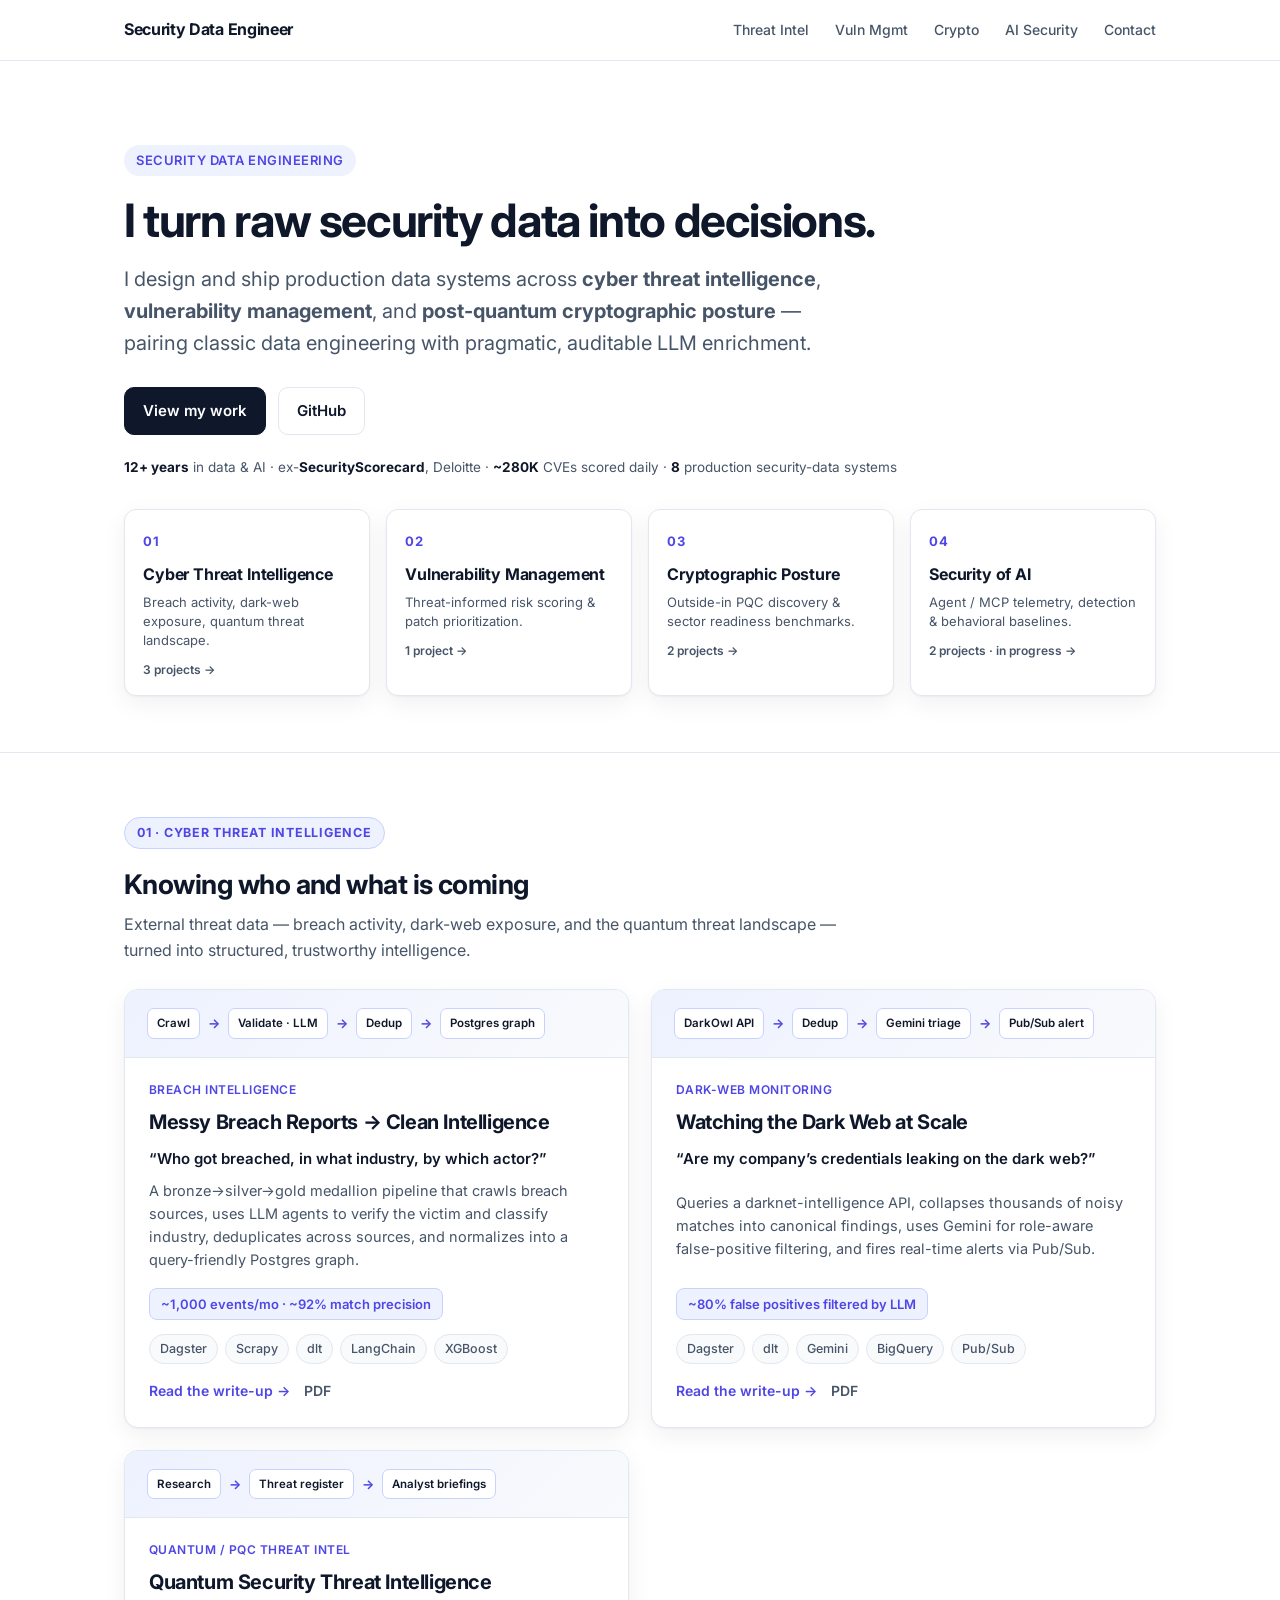
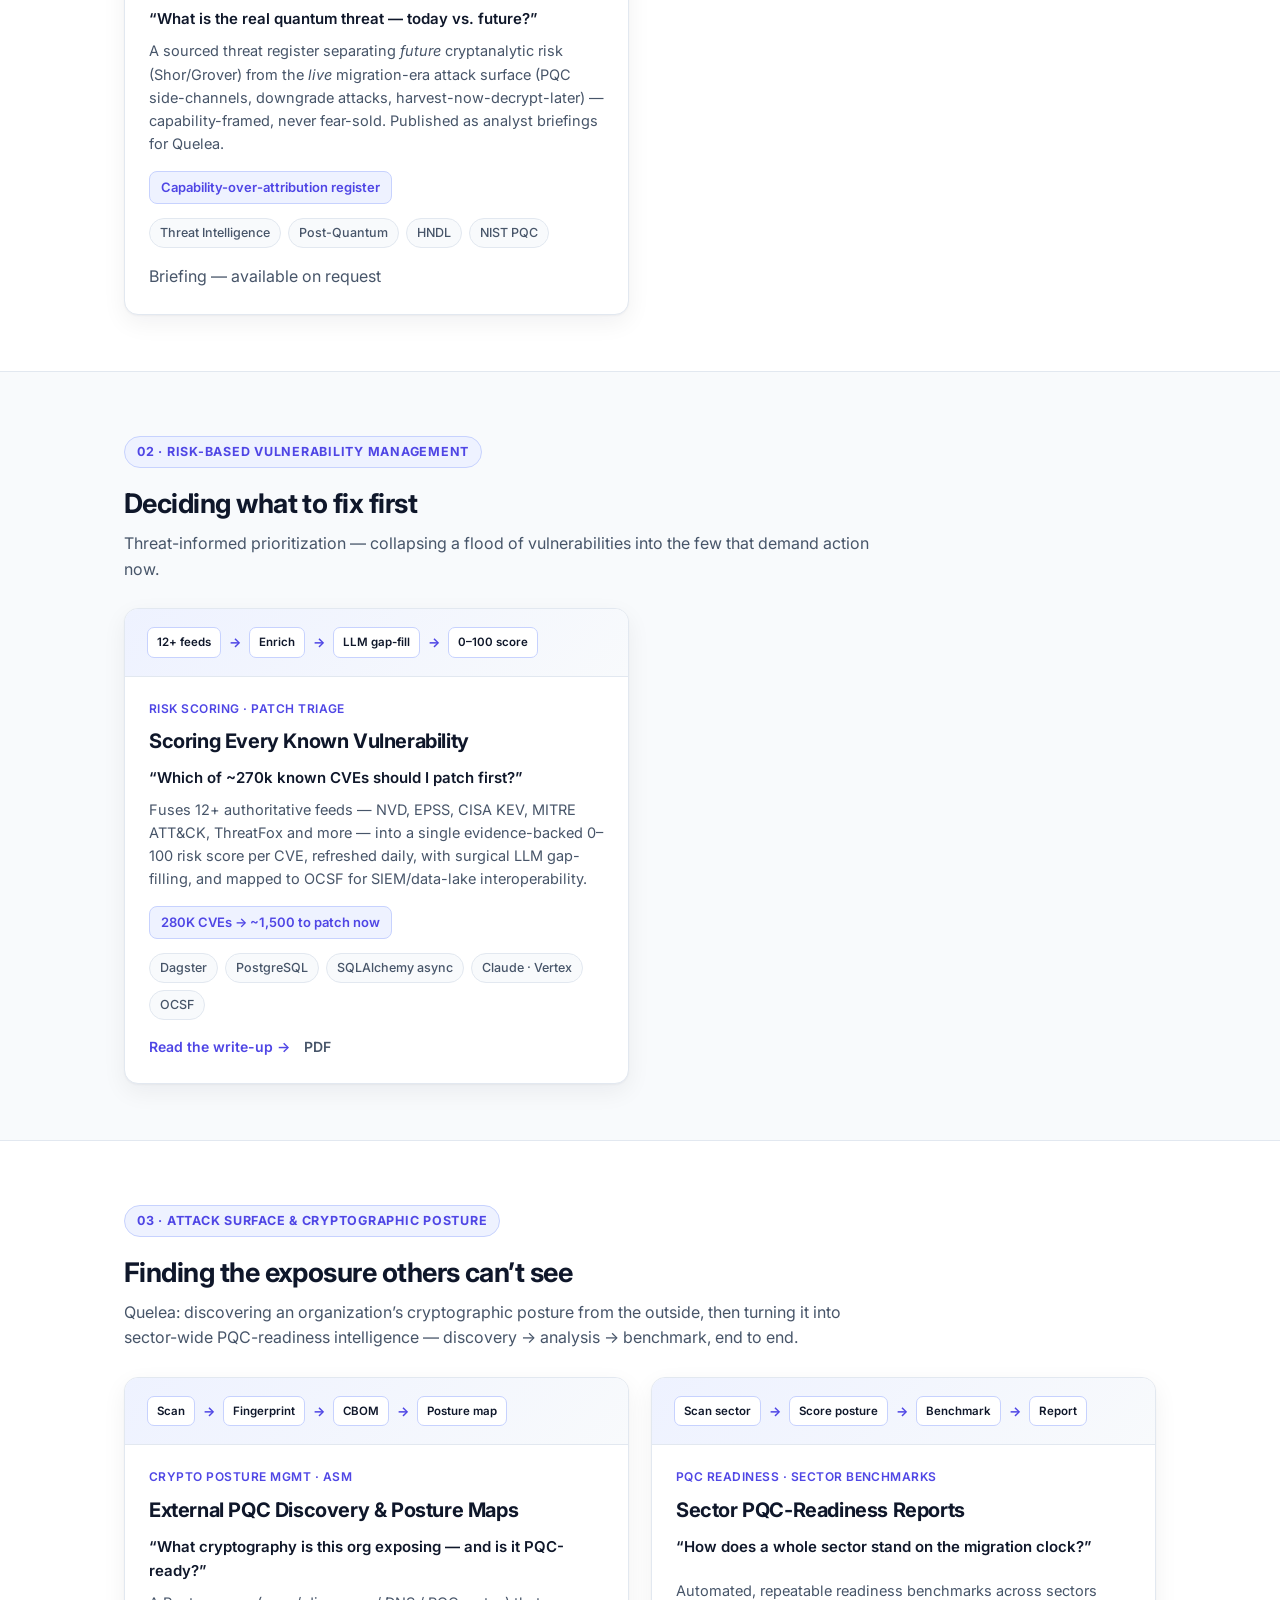
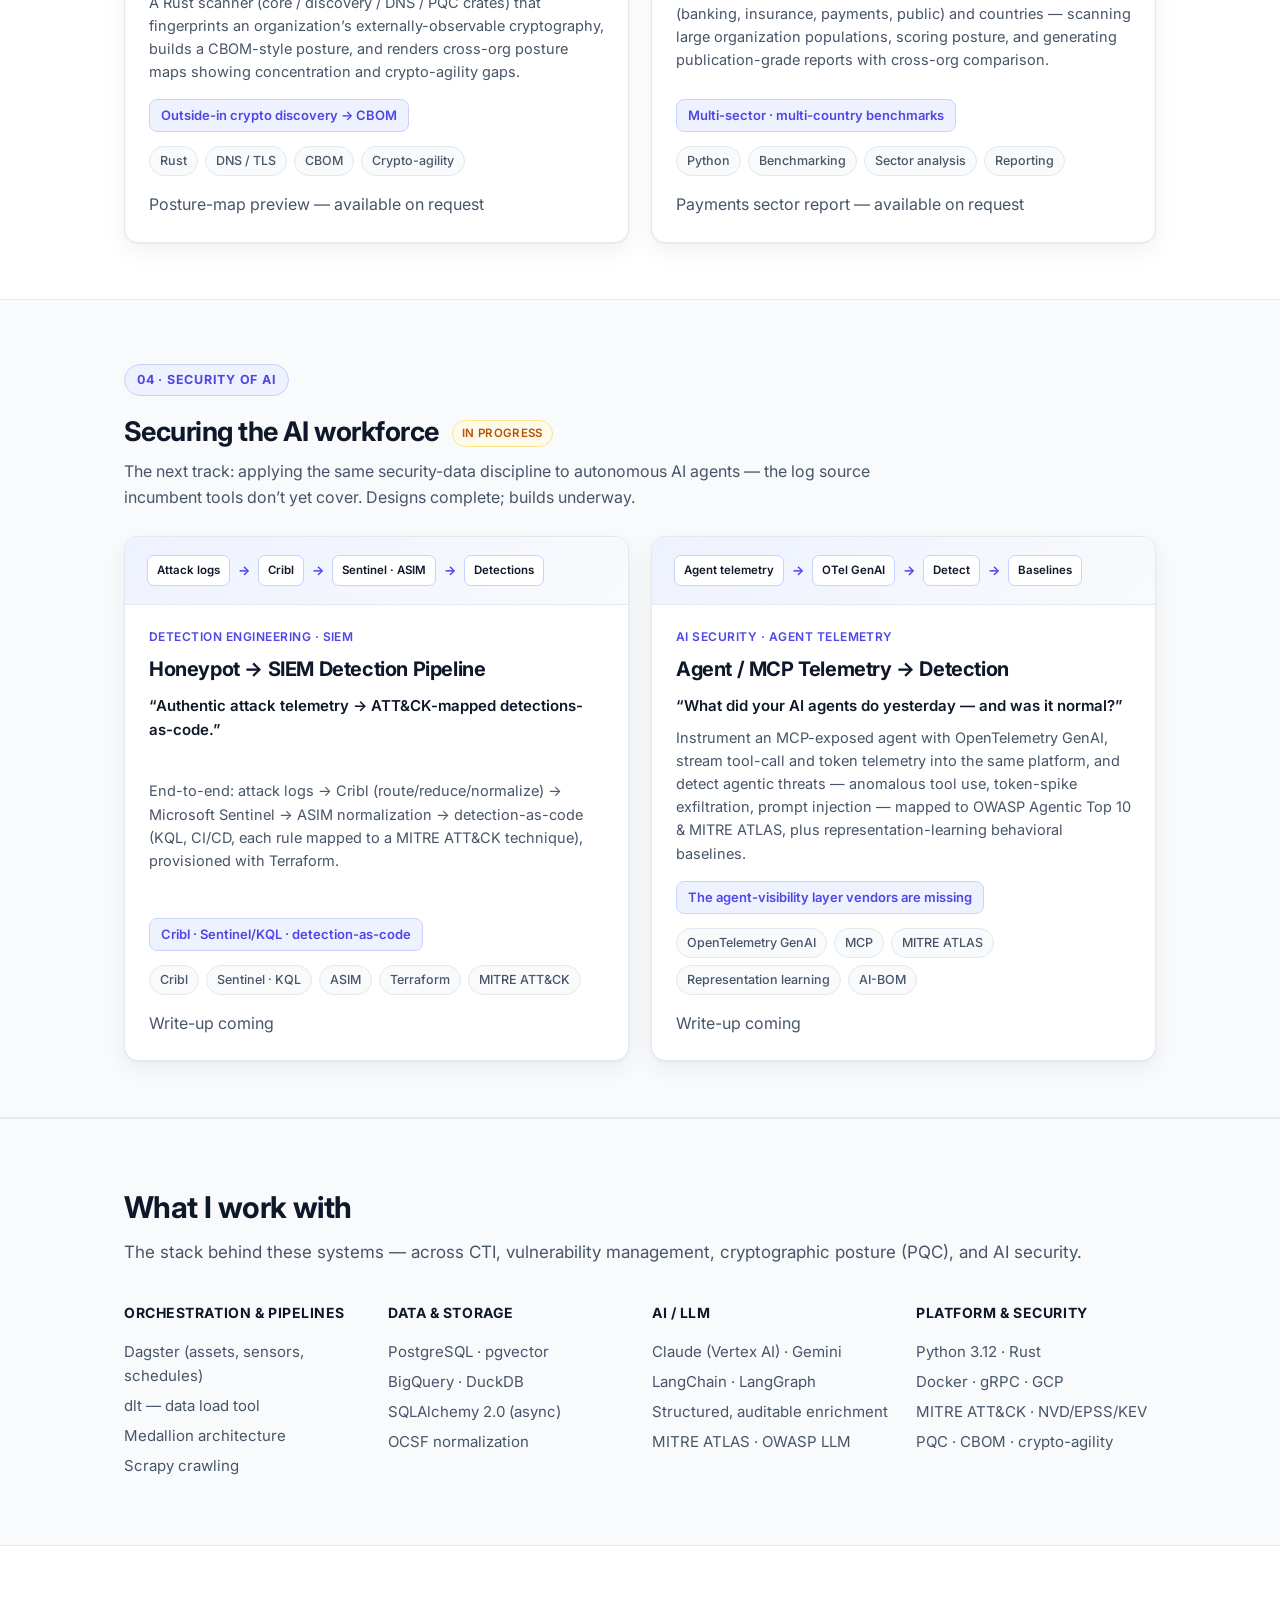
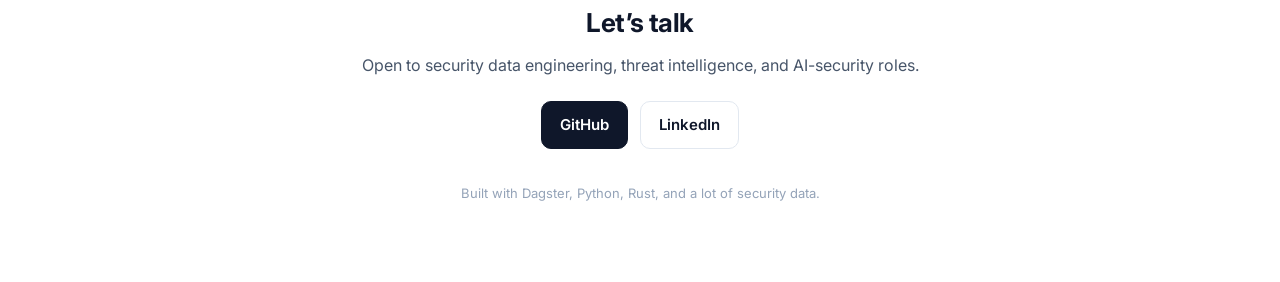
==== index.html @ 12ab4ff9 "Security data engineering portfolio Co-Authored-By: Claude Opus 4.8 (1M context) <noreply@anthropic." ====
<!DOCTYPE html>
<html lang="en">
<head>
<meta charset="utf-8" />
<meta name="viewport" content="width=device-width, initial-scale=1" />
<title>Security Data Engineer — Portfolio</title>
<meta name="description" content="Security data engineer building production pipelines across threat intelligence, vulnerability management, post-quantum cryptographic posture, and the security of AI systems — with pragmatic, auditable LLM enrichment." />
<link rel="preconnect" href="https://fonts.googleapis.com" />
<link rel="preconnect" href="https://fonts.gstatic.com" crossorigin />
<link href="https://fonts.googleapis.com/css2?family=Inter:wght@400;500;600;700&display=swap" rel="stylesheet" />
<link rel="stylesheet" href="style.css" />
</head>
<body>

<nav class="nav">
  <div class="wrap">
    <span class="brand">Security Data Engineer</span>
    <span class="links">
      <a href="#cti">Threat Intel</a>
      <a href="#vm">Vuln Mgmt</a>
      <a href="#cpm">Crypto</a>
      <a href="#aisec">AI Security</a>
      <a class="contact" href="#contact">Contact</a>
    </span>
  </div>
</nav>

<header class="hero">
  <div class="wrap">
    <span class="eyebrow">Security Data Engineering</span>
    <h1>I turn raw security data into decisions.</h1>
    <p class="lead">
      I design and ship production data systems across <strong>cyber threat intelligence</strong>,
      <strong>vulnerability management</strong>, and <strong>post-quantum cryptographic posture</strong> —
      pairing classic data engineering with pragmatic, auditable LLM enrichment.
    </p>
    <div class="cta">
      <a class="btn primary" href="#cti">View my work</a>
      <a class="btn" href="https://github.com/kavi0207" target="_blank" rel="noopener">GitHub</a>
    </div>
    <p class="trust">
      <strong>12+ years</strong> in data &amp; AI · ex-<strong>SecurityScorecard</strong>, Deloitte ·
      <strong>~280K</strong> CVEs scored daily · <strong>8</strong> production security-data systems
    </p>

    <!-- domain overview: the four buckets, up front -->
    <div class="domains">
      <a class="domain" href="#cti">
        <span class="n">01</span>
        <h4>Cyber Threat Intelligence</h4>
        <p>Breach activity, dark-web exposure, quantum threat landscape.</p>
        <span class="count">3 projects →</span>
      </a>
      <a class="domain" href="#vm">
        <span class="n">02</span>
        <h4>Vulnerability Management</h4>
        <p>Threat-informed risk scoring &amp; patch prioritization.</p>
        <span class="count">1 project →</span>
      </a>
      <a class="domain" href="#cpm">
        <span class="n">03</span>
        <h4>Cryptographic Posture</h4>
        <p>Outside-in PQC discovery &amp; sector readiness benchmarks.</p>
        <span class="count">2 projects →</span>
      </a>
      <a class="domain" href="#aisec">
        <span class="n">04</span>
        <h4>Security of AI</h4>
        <p>Agent / MCP telemetry, detection &amp; behavioral baselines.</p>
        <span class="count">2 projects · in progress →</span>
      </a>
    </div>
  </div>
</header>

<!-- ============ BUCKET 1 — CTI ============ -->
<section id="cti" class="domain-section">
  <div class="wrap">
    <div class="cat">
      <span class="cat-label">01 · Cyber Threat Intelligence</span>
      <h2 class="cat-title">Knowing who and what is coming</h2>
      <p class="cat-desc">External threat data — breach activity, dark-web exposure, and the quantum threat landscape — turned into structured, trustworthy intelligence.</p>
    </div>
    <div class="grid">

      <article class="tile">
        <div class="pipe">
          <span class="stage">Crawl</span><span class="arrow">→</span>
          <span class="stage">Validate · LLM</span><span class="arrow">→</span>
          <span class="stage">Dedup</span><span class="arrow">→</span>
          <span class="stage">Postgres graph</span>
        </div>
        <div class="tile-body">
          <span class="kicker">Breach Intelligence</span>
          <h3>Messy Breach Reports → Clean Intelligence</h3>
          <p class="usecase">“Who got breached, in what industry, by which actor?”</p>
          <p>A bronze→silver→gold medallion pipeline that crawls breach sources, uses LLM agents to verify the victim and classify industry, deduplicates across sources, and normalizes into a query-friendly Postgres graph.</p>
          <span class="card-stat">~1,000 events/mo · ~92% match precision</span>
          <div class="chips">
            <span class="chip">Dagster</span><span class="chip">Scrapy</span><span class="chip">dlt</span>
            <span class="chip">LangChain</span><span class="chip">XGBoost</span>
          </div>
          <div class="card-links">
            <a href="threat-event.html">Read the write-up →</a>
            <a class="pdf" href="pdf/threat-event.pdf" target="_blank" rel="noopener">PDF</a>
          </div>
        </div>
      </article>

      <article class="tile">
        <div class="pipe">
          <span class="stage">DarkOwl API</span><span class="arrow">→</span>
          <span class="stage">Dedup</span><span class="arrow">→</span>
          <span class="stage">Gemini triage</span><span class="arrow">→</span>
          <span class="stage">Pub/Sub alert</span>
        </div>
        <div class="tile-body">
          <span class="kicker">Dark-Web Monitoring</span>
          <h3>Watching the Dark Web at Scale</h3>
          <p class="usecase">“Are my company’s credentials leaking on the dark web?”</p>
          <p>Queries a darknet-intelligence API, collapses thousands of noisy matches into canonical findings, uses Gemini for role-aware false-positive filtering, and fires real-time alerts via Pub/Sub.</p>
          <span class="card-stat">~80% false positives filtered by LLM</span>
          <div class="chips">
            <span class="chip">Dagster</span><span class="chip">dlt</span><span class="chip">Gemini</span>
            <span class="chip">BigQuery</span><span class="chip">Pub/Sub</span>
          </div>
          <div class="card-links">
            <a href="dark-owl.html">Read the write-up →</a>
            <a class="pdf" href="pdf/dark-owl.pdf" target="_blank" rel="noopener">PDF</a>
          </div>
        </div>
      </article>

      <article class="tile">
        <div class="pipe">
          <span class="stage">Research</span><span class="arrow">→</span>
          <span class="stage">Threat register</span><span class="arrow">→</span>
          <span class="stage">Analyst briefings</span>
        </div>
        <div class="tile-body">
          <span class="kicker">Quantum / PQC Threat Intel</span>
          <h3>Quantum Security Threat Intelligence</h3>
          <p class="usecase">“What is the real quantum threat — today vs. future?”</p>
          <p>A sourced threat register separating <em>future</em> cryptanalytic risk (Shor/Grover) from the <em>live</em> migration-era attack surface (PQC side-channels, downgrade attacks, harvest-now-decrypt-later) — capability-framed, never fear-sold. Published as analyst briefings for Quelea.</p>
          <span class="card-stat">Capability-over-attribution register</span>
          <div class="chips">
            <span class="chip">Threat Intelligence</span><span class="chip">Post-Quantum</span>
            <span class="chip">HNDL</span><span class="chip">NIST PQC</span>
          </div>
          <div class="card-links">
            <span class="pdf">Briefing — available on request</span>
          </div>
        </div>
      </article>

    </div>
  </div>
</section>

<!-- ============ BUCKET 2 — VULN MGMT ============ -->
<section id="vm" class="domain-section alt">
  <div class="wrap">
    <div class="cat">
      <span class="cat-label">02 · Risk-Based Vulnerability Management</span>
      <h2 class="cat-title">Deciding what to fix first</h2>
      <p class="cat-desc">Threat-informed prioritization — collapsing a flood of vulnerabilities into the few that demand action now.</p>
    </div>
    <div class="grid">

      <article class="tile">
        <div class="pipe">
          <span class="stage">12+ feeds</span><span class="arrow">→</span>
          <span class="stage">Enrich</span><span class="arrow">→</span>
          <span class="stage">LLM gap-fill</span><span class="arrow">→</span>
          <span class="stage">0–100 score</span>
        </div>
        <div class="tile-body">
          <span class="kicker">Risk Scoring · Patch Triage</span>
          <h3>Scoring Every Known Vulnerability</h3>
          <p class="usecase">“Which of ~270k known CVEs should I patch first?”</p>
          <p>Fuses 12+ authoritative feeds — NVD, EPSS, CISA KEV, MITRE ATT&amp;CK, ThreatFox and more — into a single evidence-backed 0–100 risk score per CVE, refreshed daily, with surgical LLM gap-filling, and mapped to OCSF for SIEM/data-lake interoperability.</p>
          <span class="card-stat">280K CVEs → ~1,500 to patch now</span>
          <div class="chips">
            <span class="chip">Dagster</span><span class="chip">PostgreSQL</span><span class="chip">SQLAlchemy async</span>
            <span class="chip">Claude · Vertex</span><span class="chip">OCSF</span>
          </div>
          <div class="card-links">
            <a href="threat-intel.html">Read the write-up →</a>
            <a class="pdf" href="pdf/threat-intel.pdf" target="_blank" rel="noopener">PDF</a>
          </div>
        </div>
      </article>

    </div>
  </div>
</section>

<!-- ============ BUCKET 3 — CPM / PQC ============ -->
<section id="cpm" class="domain-section">
  <div class="wrap">
    <div class="cat">
      <span class="cat-label">03 · Attack Surface &amp; Cryptographic Posture</span>
      <h2 class="cat-title">Finding the exposure others can’t see</h2>
      <p class="cat-desc">Quelea: discovering an organization’s cryptographic posture from the outside, then turning it into sector-wide PQC-readiness intelligence — discovery → analysis → benchmark, end to end.</p>
    </div>
    <div class="grid">

      <article class="tile">
        <div class="pipe">
          <span class="stage">Scan</span><span class="arrow">→</span>
          <span class="stage">Fingerprint</span><span class="arrow">→</span>
          <span class="stage">CBOM</span><span class="arrow">→</span>
          <span class="stage">Posture map</span>
        </div>
        <div class="tile-body">
          <span class="kicker">Crypto Posture Mgmt · ASM</span>
          <h3>External PQC Discovery &amp; Posture Maps</h3>
          <p class="usecase">“What cryptography is this org exposing — and is it PQC-ready?”</p>
          <p>A Rust scanner (core / discovery / DNS / PQC crates) that fingerprints an organization’s externally-observable cryptography, builds a CBOM-style posture, and renders cross-org posture maps showing concentration and crypto-agility gaps.</p>
          <span class="card-stat">Outside-in crypto discovery → CBOM</span>
          <div class="chips">
            <span class="chip">Rust</span><span class="chip">DNS / TLS</span><span class="chip">CBOM</span>
            <span class="chip">Crypto-agility</span>
          </div>
          <div class="card-links">
            <span class="pdf">Posture-map preview — available on request</span>
          </div>
        </div>
      </article>

      <article class="tile">
        <div class="pipe">
          <span class="stage">Scan sector</span><span class="arrow">→</span>
          <span class="stage">Score posture</span><span class="arrow">→</span>
          <span class="stage">Benchmark</span><span class="arrow">→</span>
          <span class="stage">Report</span>
        </div>
        <div class="tile-body">
          <span class="kicker">PQC Readiness · Sector Benchmarks</span>
          <h3>Sector PQC-Readiness Reports</h3>
          <p class="usecase">“How does a whole sector stand on the migration clock?”</p>
          <p>Automated, repeatable readiness benchmarks across sectors (banking, insurance, payments, public) and countries — scanning large organization populations, scoring posture, and generating publication-grade reports with cross-org comparison.</p>
          <span class="card-stat">Multi-sector · multi-country benchmarks</span>
          <div class="chips">
            <span class="chip">Python</span><span class="chip">Benchmarking</span>
            <span class="chip">Sector analysis</span><span class="chip">Reporting</span>
          </div>
          <div class="card-links">
            <span class="pdf">Payments sector report — available on request</span>
          </div>
        </div>
      </article>

    </div>
  </div>
</section>

<!-- ============ BUCKET 4 — SECURITY OF AI ============ -->
<section id="aisec" class="domain-section alt">
  <div class="wrap">
    <div class="cat">
      <span class="cat-label">04 · Security of AI</span>
      <h2 class="cat-title">Securing the AI workforce <span class="badge">In progress</span></h2>
      <p class="cat-desc">The next track: applying the same security-data discipline to autonomous AI agents — the log source incumbent tools don’t yet cover. Designs complete; builds underway.</p>
    </div>
    <div class="grid">

      <article class="tile">
        <div class="pipe">
          <span class="stage">Attack logs</span><span class="arrow">→</span>
          <span class="stage">Cribl</span><span class="arrow">→</span>
          <span class="stage">Sentinel · ASIM</span><span class="arrow">→</span>
          <span class="stage">Detections</span>
        </div>
        <div class="tile-body">
          <span class="kicker">Detection Engineering · SIEM</span>
          <h3>Honeypot → SIEM Detection Pipeline</h3>
          <p class="usecase">“Authentic attack telemetry → ATT&amp;CK-mapped detections-as-code.”</p>
          <p>End-to-end: attack logs → Cribl (route/reduce/normalize) → Microsoft Sentinel → ASIM normalization → detection-as-code (KQL, CI/CD, each rule mapped to a MITRE ATT&amp;CK technique), provisioned with Terraform.</p>
          <span class="card-stat">Cribl · Sentinel/KQL · detection-as-code</span>
          <div class="chips">
            <span class="chip">Cribl</span><span class="chip">Sentinel · KQL</span><span class="chip">ASIM</span>
            <span class="chip">Terraform</span><span class="chip">MITRE ATT&amp;CK</span>
          </div>
          <div class="card-links"><span class="pdf">Write-up coming</span></div>
        </div>
      </article>

      <article class="tile">
        <div class="pipe">
          <span class="stage">Agent telemetry</span><span class="arrow">→</span>
          <span class="stage">OTel GenAI</span><span class="arrow">→</span>
          <span class="stage">Detect</span><span class="arrow">→</span>
          <span class="stage">Baselines</span>
        </div>
        <div class="tile-body">
          <span class="kicker">AI Security · Agent Telemetry</span>
          <h3>Agent / MCP Telemetry → Detection</h3>
          <p class="usecase">“What did your AI agents do yesterday — and was it normal?”</p>
          <p>Instrument an MCP-exposed agent with OpenTelemetry GenAI, stream tool-call and token telemetry into the same platform, and detect agentic threats — anomalous tool use, token-spike exfiltration, prompt injection — mapped to OWASP Agentic Top 10 &amp; MITRE ATLAS, plus representation-learning behavioral baselines.</p>
          <span class="card-stat">The agent-visibility layer vendors are missing</span>
          <div class="chips">
            <span class="chip">OpenTelemetry GenAI</span><span class="chip">MCP</span><span class="chip">MITRE ATLAS</span>
            <span class="chip">Representation learning</span><span class="chip">AI-BOM</span>
          </div>
          <div class="card-links"><span class="pdf">Write-up coming</span></div>
        </div>
      </article>

    </div>
  </div>
</section>

<section id="skills" class="skills">
  <div class="wrap">
    <div class="section-head">
      <h2>What I work with</h2>
      <p>The stack behind these systems — across CTI, vulnerability management, cryptographic posture (PQC), and AI security.</p>
    </div>
    <div class="skill-grid">
      <div>
        <h4>Orchestration &amp; Pipelines</h4>
        <ul>
          <li>Dagster (assets, sensors, schedules)</li>
          <li>dlt — data load tool</li>
          <li>Medallion architecture</li>
          <li>Scrapy crawling</li>
        </ul>
      </div>
      <div>
        <h4>Data &amp; Storage</h4>
        <ul>
          <li>PostgreSQL · pgvector</li>
          <li>BigQuery · DuckDB</li>
          <li>SQLAlchemy 2.0 (async)</li>
          <li>OCSF normalization</li>
        </ul>
      </div>
      <div>
        <h4>AI / LLM</h4>
        <ul>
          <li>Claude (Vertex AI) · Gemini</li>
          <li>LangChain · LangGraph</li>
          <li>Structured, auditable enrichment</li>
          <li>MITRE ATLAS · OWASP LLM</li>
        </ul>
      </div>
      <div>
        <h4>Platform &amp; Security</h4>
        <ul>
          <li>Python 3.12 · Rust</li>
          <li>Docker · gRPC · GCP</li>
          <li>MITRE ATT&amp;CK · NVD/EPSS/KEV</li>
          <li>PQC · CBOM · crypto-agility</li>
        </ul>
      </div>
    </div>
  </div>
</section>

<footer id="contact">
  <div class="wrap">
    <h2>Let’s talk</h2>
    <p>Open to security data engineering, threat intelligence, and AI-security roles.</p>
    <div class="cta" style="justify-content:center;">
      <a class="btn primary" href="https://github.com/kavi0207" target="_blank" rel="noopener">GitHub</a>
      <a class="btn" href="https://www.linkedin.com/" target="_blank" rel="noopener">LinkedIn</a>
    </div>
    <p class="muted">Built with Dagster, Python, Rust, and a lot of security data.</p>
  </div>
</footer>

</body>
</html>
---- style.css ----
:root {
  --bg: #ffffff;
  --bg-soft: #f8fafc;
  --ink: #0f172a;
  --ink-soft: #475569;
  --line: #e2e8f0;
  --accent: #4f46e5;
  --accent-soft: #eef2ff;
  --maxw: 1080px;
  --radius: 14px;
  --shadow: 0 1px 2px rgba(15,23,42,.04), 0 8px 24px rgba(15,23,42,.06);
}

* { box-sizing: border-box; }
html { scroll-behavior: smooth; }
body {
  margin: 0;
  font-family: "Inter", -apple-system, BlinkMacSystemFont, "Segoe UI", Roboto, Helvetica, Arial, sans-serif;
  color: var(--ink);
  background: var(--bg);
  line-height: 1.6;
  -webkit-font-smoothing: antialiased;
}
a { color: var(--accent); text-decoration: none; }
a:hover { text-decoration: underline; }

.wrap { max-width: var(--maxw); margin: 0 auto; padding: 0 24px; }

/* ---- nav ---- */
.nav {
  position: sticky; top: 0; z-index: 20;
  background: rgba(255,255,255,.85);
  backdrop-filter: saturate(180%) blur(10px);
  border-bottom: 1px solid var(--line);
}
.nav .wrap { display: flex; align-items: center; justify-content: space-between; height: 60px; }
.nav .brand { font-weight: 700; letter-spacing: -.02em; color: var(--ink); }
.nav .links a { color: var(--ink-soft); margin-left: 22px; font-size: 14px; font-weight: 500; }
.nav .links a:hover { color: var(--accent); text-decoration: none; }

/* ---- hero ---- */
.hero { padding: 84px 0 56px; border-bottom: 1px solid var(--line); }
.hero .eyebrow {
  display: inline-block; font-size: 13px; font-weight: 600; letter-spacing: .04em;
  text-transform: uppercase; color: var(--accent);
  background: var(--accent-soft); padding: 5px 12px; border-radius: 999px; margin-bottom: 20px;
}
.hero h1 { font-size: 46px; line-height: 1.08; letter-spacing: -.03em; margin: 0 0 18px; }
.hero p.lead { font-size: 20px; color: var(--ink-soft); max-width: 720px; margin: 0 0 28px; }
.cta { display: flex; gap: 12px; flex-wrap: wrap; }
.btn {
  display: inline-flex; align-items: center; gap: 8px;
  padding: 11px 18px; border-radius: 10px; font-weight: 600; font-size: 15px;
  border: 1px solid var(--line); color: var(--ink); background: #fff;
}
.btn:hover { text-decoration: none; border-color: var(--accent); color: var(--accent); }
.btn.primary { background: var(--ink); color: #fff; border-color: var(--ink); }
.btn.primary:hover { background: var(--accent); border-color: var(--accent); color: #fff; }

/* ---- sections ---- */
section { padding: 64px 0; }
.section-head { margin-bottom: 36px; }
.section-head h2 { font-size: 30px; letter-spacing: -.02em; margin: 0 0 8px; }
.section-head p { color: var(--ink-soft); margin: 0; font-size: 17px; }

/* ---- category groups ---- */
.cat { margin: 44px 0 22px; }
.cat:first-of-type { margin-top: 8px; }
.cat .cat-label {
  display: inline-block; font-size: 12.5px; font-weight: 700; letter-spacing: .06em;
  text-transform: uppercase; color: var(--accent);
  background: var(--accent-soft); border: 1px solid #c7d2fe;
  padding: 5px 12px; border-radius: 999px;
}
.cat h3.cat-title { font-size: 22px; letter-spacing: -.02em; margin: 14px 0 4px; }
.cat p.cat-desc { color: var(--ink-soft); margin: 0; font-size: 15.5px; max-width: 760px; }
.badge {
  display: inline-block; font-size: 11.5px; font-weight: 600; letter-spacing: .03em;
  text-transform: uppercase; color: #b45309; background: #fffbeb; border: 1px solid #fde68a;
  padding: 3px 9px; border-radius: 999px; vertical-align: middle; margin-left: 8px;
}

/* ---- domain overview tiles ---- */
.domains { display: grid; grid-template-columns: repeat(4, 1fr); gap: 16px; margin-top: 30px; }
.domain {
  display: block; border: 1px solid var(--line); border-radius: 12px; padding: 18px 18px 16px;
  background: #fff; box-shadow: var(--shadow); color: var(--ink);
}
.domain:hover { border-color: var(--accent); text-decoration: none; transform: translateY(-2px); transition: .15s; }
.domain .n { font-size: 13px; font-weight: 700; color: var(--accent); letter-spacing: .04em; }
.domain h4 { margin: 8px 0 6px; font-size: 16px; letter-spacing: -.01em; }
.domain p { margin: 0; font-size: 13px; color: var(--ink-soft); line-height: 1.45; }
.domain .count { display: block; margin-top: 10px; font-size: 12px; font-weight: 600; color: var(--ink-soft); }

/* ---- domain sections (the buckets) ---- */
.domain-section { padding: 56px 0; border-bottom: 1px solid var(--line); }
.domain-section.alt { background: var(--bg-soft); }
.cat { margin: 0 0 26px; }
.cat .cat-label {
  display: inline-block; font-size: 12.5px; font-weight: 700; letter-spacing: .06em;
  text-transform: uppercase; color: var(--accent);
  background: var(--accent-soft); border: 1px solid #c7d2fe;
  padding: 5px 12px; border-radius: 999px;
}
.cat h2.cat-title { font-size: 27px; letter-spacing: -.02em; margin: 14px 0 6px; }
.cat p.cat-desc { color: var(--ink-soft); margin: 0; font-size: 16px; max-width: 760px; }
.badge {
  display: inline-block; font-size: 11.5px; font-weight: 600; letter-spacing: .03em;
  text-transform: uppercase; color: #b45309; background: #fffbeb; border: 1px solid #fde68a;
  padding: 3px 9px; border-radius: 999px; vertical-align: middle; margin-left: 8px;
}

/* ---- uniform project tiles (inside a bucket) ---- */
.grid { display: grid; grid-template-columns: repeat(2, 1fr); gap: 22px; }
.tile {
  display: flex; flex-direction: column; overflow: hidden;
  border: 1px solid var(--line); border-radius: var(--radius);
  background: #fff; box-shadow: var(--shadow); transition: .15s;
}
.tile:hover { transform: translateY(-3px); box-shadow: 0 2px 6px rgba(15,23,42,.06), 0 16px 40px rgba(15,23,42,.10); }

/* visual entry point: a "pipeline strip" showing the architecture at a glance */
.pipe {
  display: flex; align-items: center; gap: 8px; flex-wrap: wrap;
  padding: 18px 22px; background: linear-gradient(135deg, #eef2ff 0%, #f8fafc 100%);
  border-bottom: 1px solid var(--line);
}
.pipe .stage {
  font-size: 11.5px; font-weight: 600; color: var(--ink);
  background: #fff; border: 1px solid #c7d2fe; border-radius: 7px; padding: 5px 9px; white-space: nowrap;
}
.pipe .arrow { color: var(--accent); font-weight: 700; font-size: 13px; }

.tile-body { padding: 22px 24px 24px; display: flex; flex-direction: column; flex: 1 1 auto; }
.tile .kicker { font-size: 12px; font-weight: 600; color: var(--accent); text-transform: uppercase; letter-spacing: .04em; }
.tile h3 { font-size: 20px; letter-spacing: -.02em; margin: 7px 0 9px; }
.tile .usecase { font-weight: 600; color: var(--ink); margin: 0 0 8px; font-size: 15px; }
.tile p { color: var(--ink-soft); margin: 0 0 16px; font-size: 14.5px; flex: 1 1 auto; }
.tile .card-stat {
  display: inline-block; align-self: flex-start; font-size: 13px; font-weight: 600; color: var(--accent);
  background: var(--accent-soft); border: 1px solid #c7d2fe; padding: 5px 11px; border-radius: 8px; margin: 0 0 14px;
}
.tile .chips { display: flex; flex-wrap: wrap; gap: 7px; margin: 0 0 16px; }
.tile .card-links { display: flex; gap: 14px; flex-wrap: wrap; margin-top: auto; }
.tile .card-links a { font-size: 14px; font-weight: 600; }
.tile .card-links a.pdf, .tile .card-links .pdf { color: var(--ink-soft); }

/* hero trust line */
.trust { margin: 22px 0 0; font-size: 13.5px; color: var(--ink-soft); }
.trust strong { color: var(--ink); }

/* ---- (legacy) project cards ---- */
.cards { display: grid; gap: 28px; }
.card.no-media, .card.no-media:nth-child(even) { grid-template-columns: 1fr; }
.card {
  border: 1px solid var(--line); border-radius: var(--radius); overflow: hidden;
  background: #fff; box-shadow: var(--shadow); display: grid;
  grid-template-columns: 1.15fr 1fr; align-items: stretch;
}
.card:nth-child(even) { grid-template-columns: 1fr 1.15fr; }
.card:nth-child(even) .card-media { order: 2; border-left: 1px solid var(--line); border-right: 0; }
.card-media {
  background: var(--bg-soft); border-right: 1px solid var(--line);
  display: flex; align-items: center; justify-content: center; padding: 22px;
}
.card-media img { width: 100%; height: auto; max-height: 240px; object-fit: contain; }
.card-body { padding: 30px 32px; }
.card-body .kicker { font-size: 13px; font-weight: 600; color: var(--accent); text-transform: uppercase; letter-spacing: .04em; }
.card-body h3 { font-size: 23px; letter-spacing: -.02em; margin: 6px 0 10px; }
.card-body .usecase { font-weight: 600; color: var(--ink); margin: 0 0 8px; }
.card-body p { color: var(--ink-soft); margin: 0 0 16px; font-size: 15.5px; }
.chips { display: flex; flex-wrap: wrap; gap: 7px; margin: 0 0 20px; }
.chip {
  font-size: 12.5px; font-weight: 500; color: var(--ink-soft);
  background: var(--bg-soft); border: 1px solid var(--line);
  padding: 4px 10px; border-radius: 999px;
}
.card-stat {
  display: inline-block; font-size: 13.5px; font-weight: 600; color: var(--accent);
  background: var(--accent-soft); border: 1px solid #c7d2fe;
  padding: 6px 12px; border-radius: 8px; margin: 0 0 16px;
}
.card-links { display: flex; gap: 10px; flex-wrap: wrap; }
.card-links a { font-size: 14px; font-weight: 600; }
.card-links a.pdf { color: var(--ink-soft); }

/* ---- stat strip (article "by the numbers") ---- */
.stats {
  display: grid; grid-template-columns: repeat(4, 1fr); gap: 14px;
  margin: 28px 0; padding: 0;
}
.stats .stat {
  background: var(--bg-soft); border: 1px solid var(--line);
  border-radius: 12px; padding: 18px 16px; text-align: center;
}
.stats .stat .num { display: block; font-size: 26px; font-weight: 700; letter-spacing: -.02em; color: var(--ink); line-height: 1.1; }
.stats .stat .lab { display: block; font-size: 13px; color: var(--ink-soft); margin-top: 6px; line-height: 1.35; }
@media (max-width: 640px) { .stats { grid-template-columns: repeat(2, 1fr); } }

/* ---- skills ---- */
.skills { background: var(--bg-soft); border-top: 1px solid var(--line); border-bottom: 1px solid var(--line); }
.skill-grid { display: grid; grid-template-columns: repeat(4, 1fr); gap: 24px; }
.skill-grid h4 { margin: 0 0 12px; font-size: 14px; text-transform: uppercase; letter-spacing: .04em; color: var(--ink); }
.skill-grid ul { list-style: none; margin: 0; padding: 0; }
.skill-grid li { color: var(--ink-soft); font-size: 15px; padding: 3px 0; }

/* ---- footer ---- */
footer { padding: 56px 0; text-align: center; }
footer h2 { font-size: 26px; letter-spacing: -.02em; margin: 0 0 10px; }
footer p { color: var(--ink-soft); margin: 0 0 22px; }
footer .muted { margin-top: 34px; font-size: 13px; color: #94a3b8; }

/* ---- article pages ---- */
.article { max-width: 760px; margin: 0 auto; padding: 48px 24px 80px; }
.article .back { font-size: 14px; font-weight: 600; color: var(--ink-soft); display: inline-block; margin-bottom: 28px; }
.article h1 { font-size: 36px; line-height: 1.12; letter-spacing: -.03em; margin: 0 0 18px; }
.article h2 { font-size: 25px; letter-spacing: -.02em; margin: 44px 0 14px; }
.article h3 { font-size: 19px; margin: 30px 0 10px; }
.article p, .article li { font-size: 17px; color: #1e293b; }
.article blockquote {
  border-left: 3px solid var(--accent); background: var(--accent-soft);
  margin: 24px 0; padding: 14px 20px; border-radius: 0 10px 10px 0; color: var(--ink);
}
.article blockquote p { margin: 6px 0; }
.article img { width: 100%; height: auto; border: 1px solid var(--line); border-radius: 10px; margin: 24px 0; background: #fff; }
.article table { width: 100%; border-collapse: collapse; margin: 22px 0; font-size: 15px; }
.article th, .article td { border: 1px solid var(--line); padding: 9px 12px; text-align: left; vertical-align: top; }
.article th { background: var(--bg-soft); font-weight: 600; }
.article code { background: var(--bg-soft); border: 1px solid var(--line); border-radius: 5px; padding: 1px 6px; font-size: 14px; }
.article pre { background: #0f172a; color: #e2e8f0; padding: 18px 20px; border-radius: 10px; overflow-x: auto; font-size: 14px; }
.article pre code { background: none; border: 0; color: inherit; padding: 0; }
.article hr { border: 0; border-top: 1px solid var(--line); margin: 36px 0; }
.article em { color: var(--ink-soft); }

/* ---- responsive ---- */
@media (max-width: 820px) {
  .card, .card:nth-child(even) { grid-template-columns: 1fr; }
  .card:nth-child(even) .card-media { order: 0; border-left: 0; border-bottom: 1px solid var(--line); }
  .card-media { border-right: 0; border-bottom: 1px solid var(--line); }
  .skill-grid { grid-template-columns: repeat(2, 1fr); }
  .domains { grid-template-columns: repeat(2, 1fr); }
  .grid { grid-template-columns: 1fr; }
  .hero h1 { font-size: 36px; }
  .nav .links a { margin-left: 14px; }
}
@media (max-width: 480px) {
  .skill-grid { grid-template-columns: 1fr; }
  .domains { grid-template-columns: 1fr; }
  .nav .links a:not(.contact) { display: none; }
}
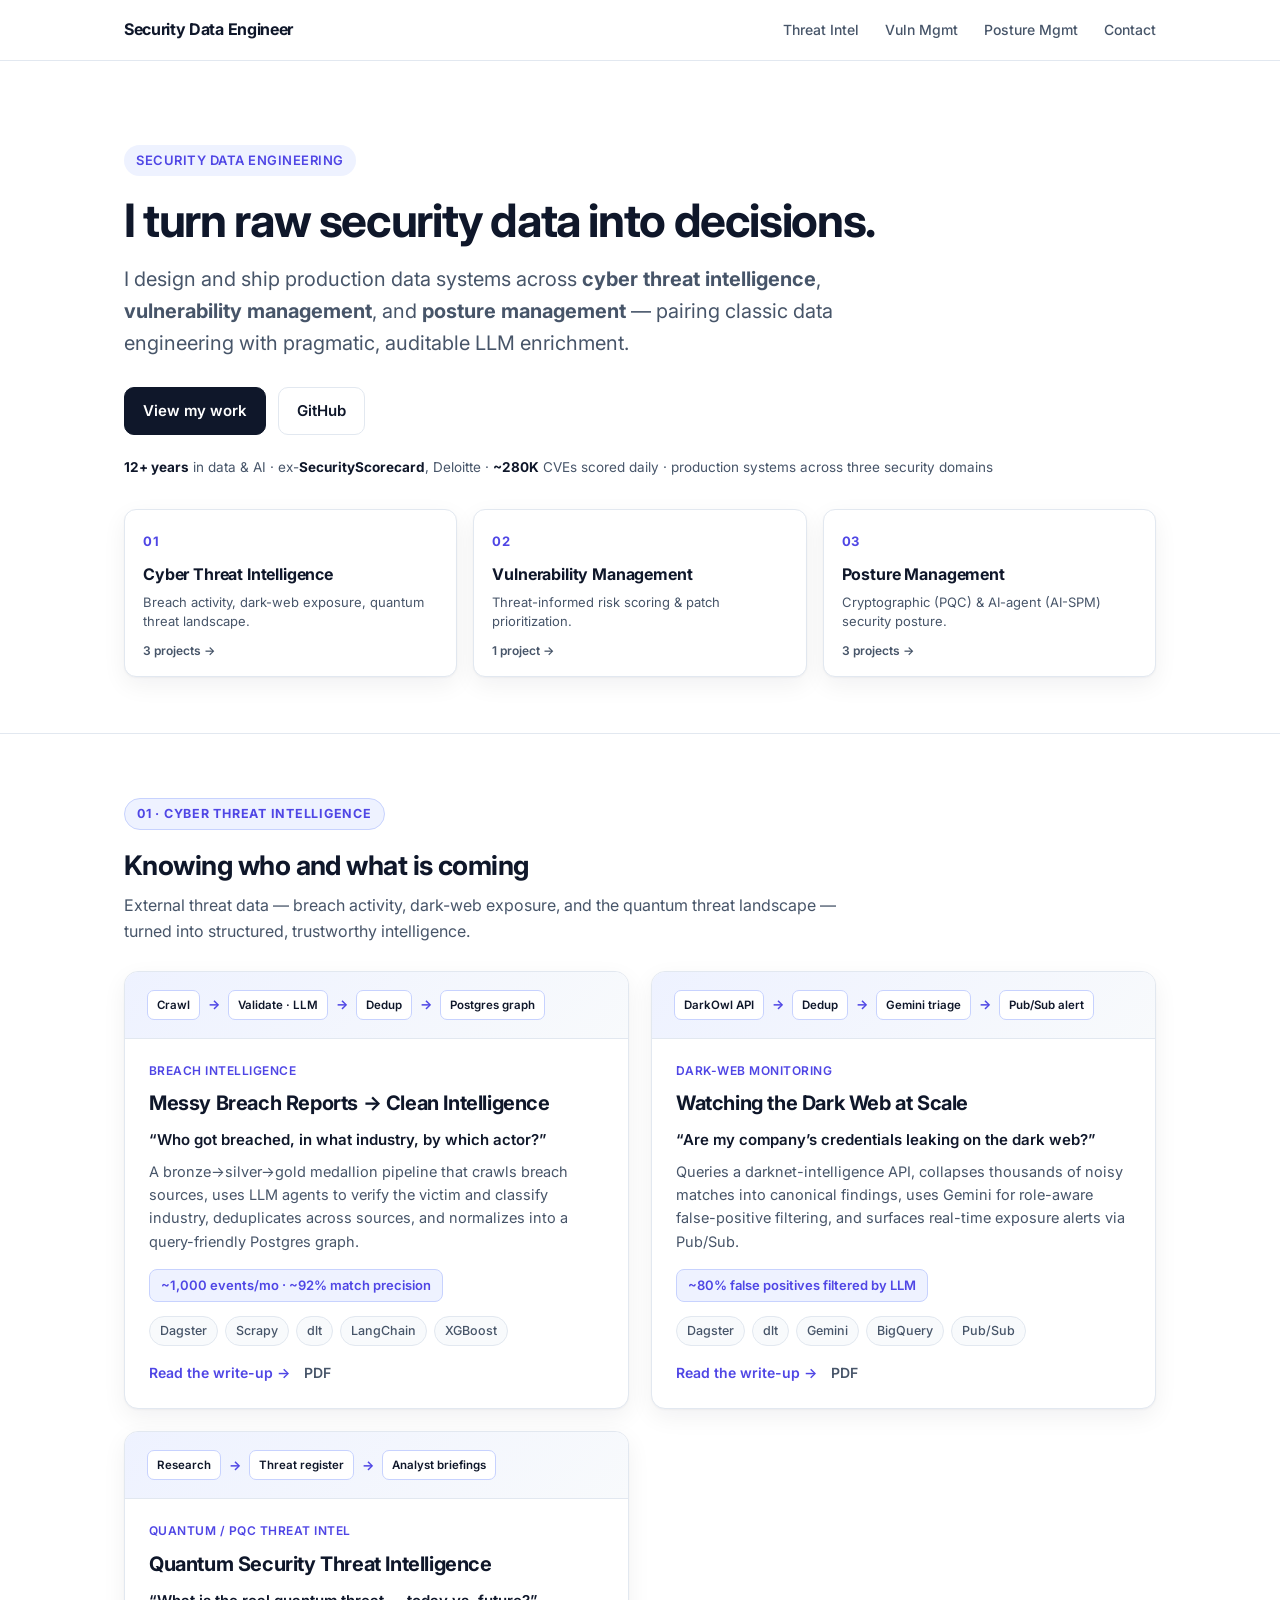
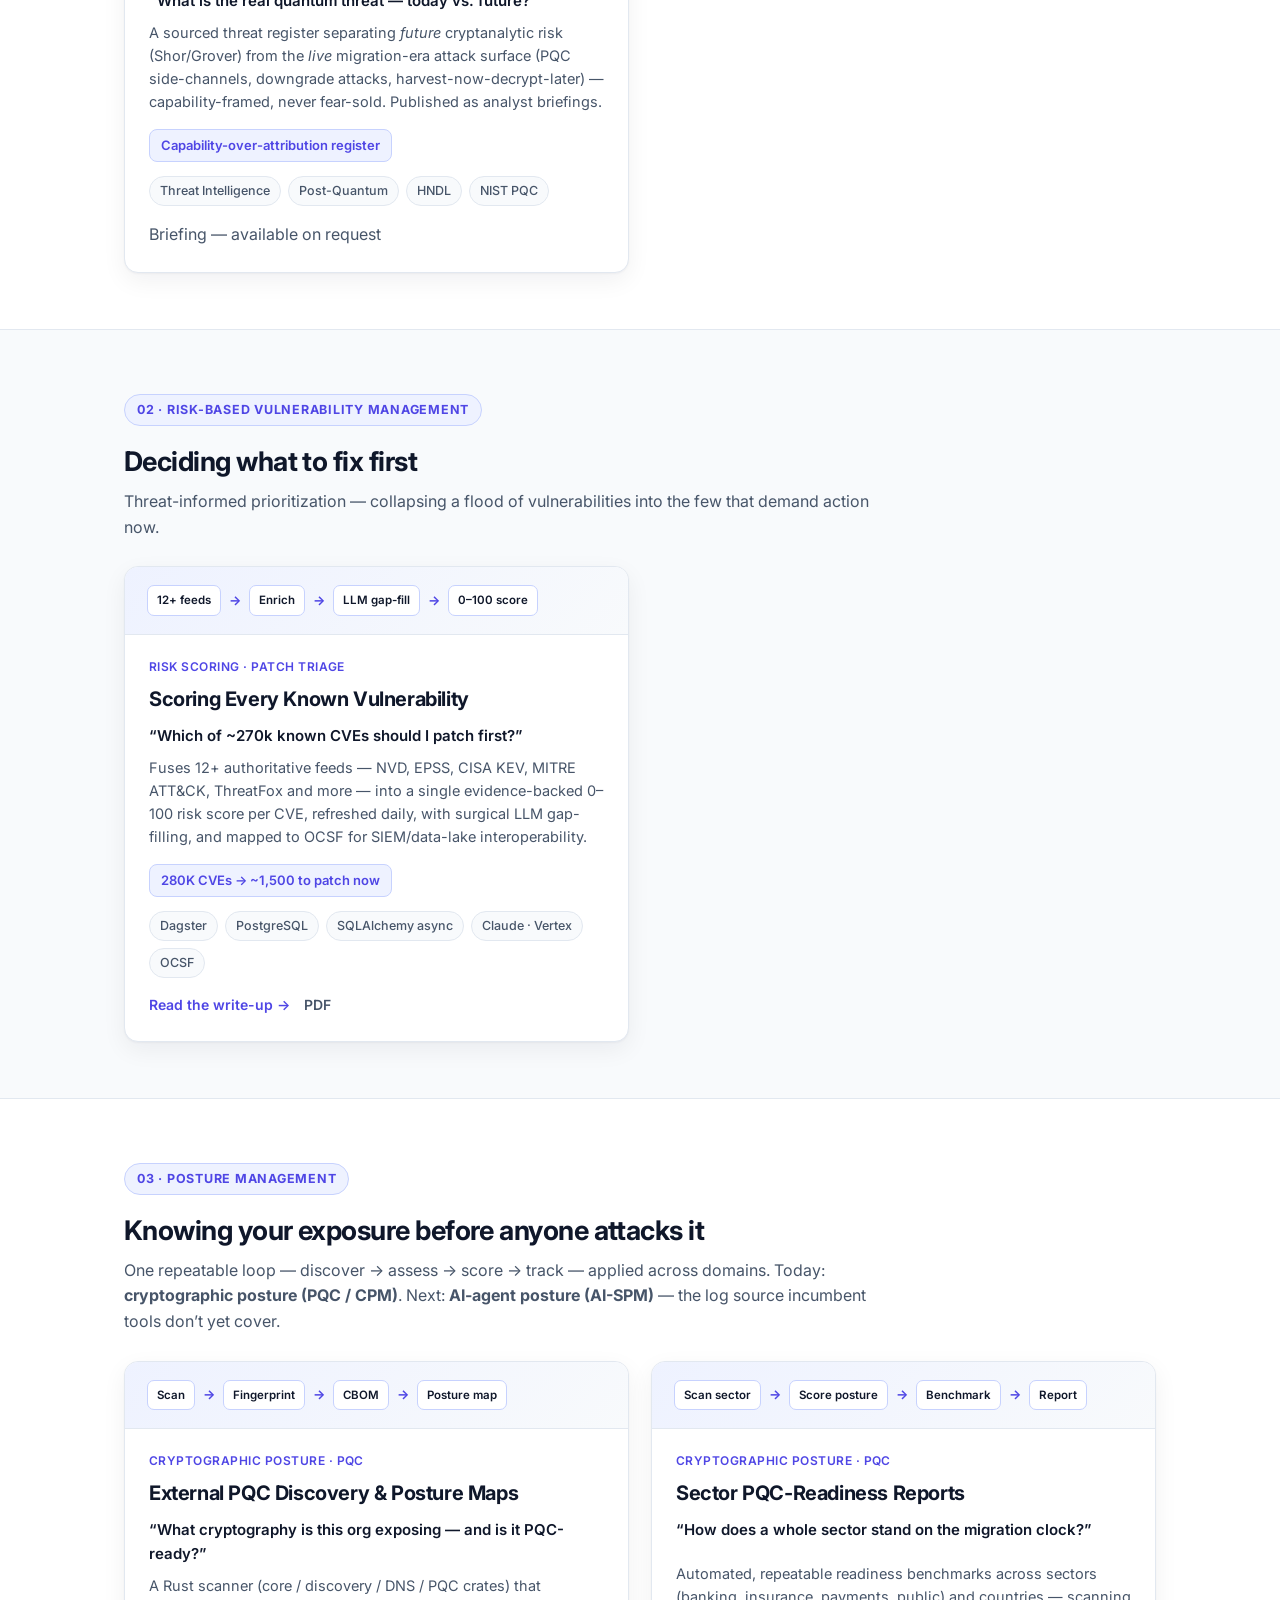
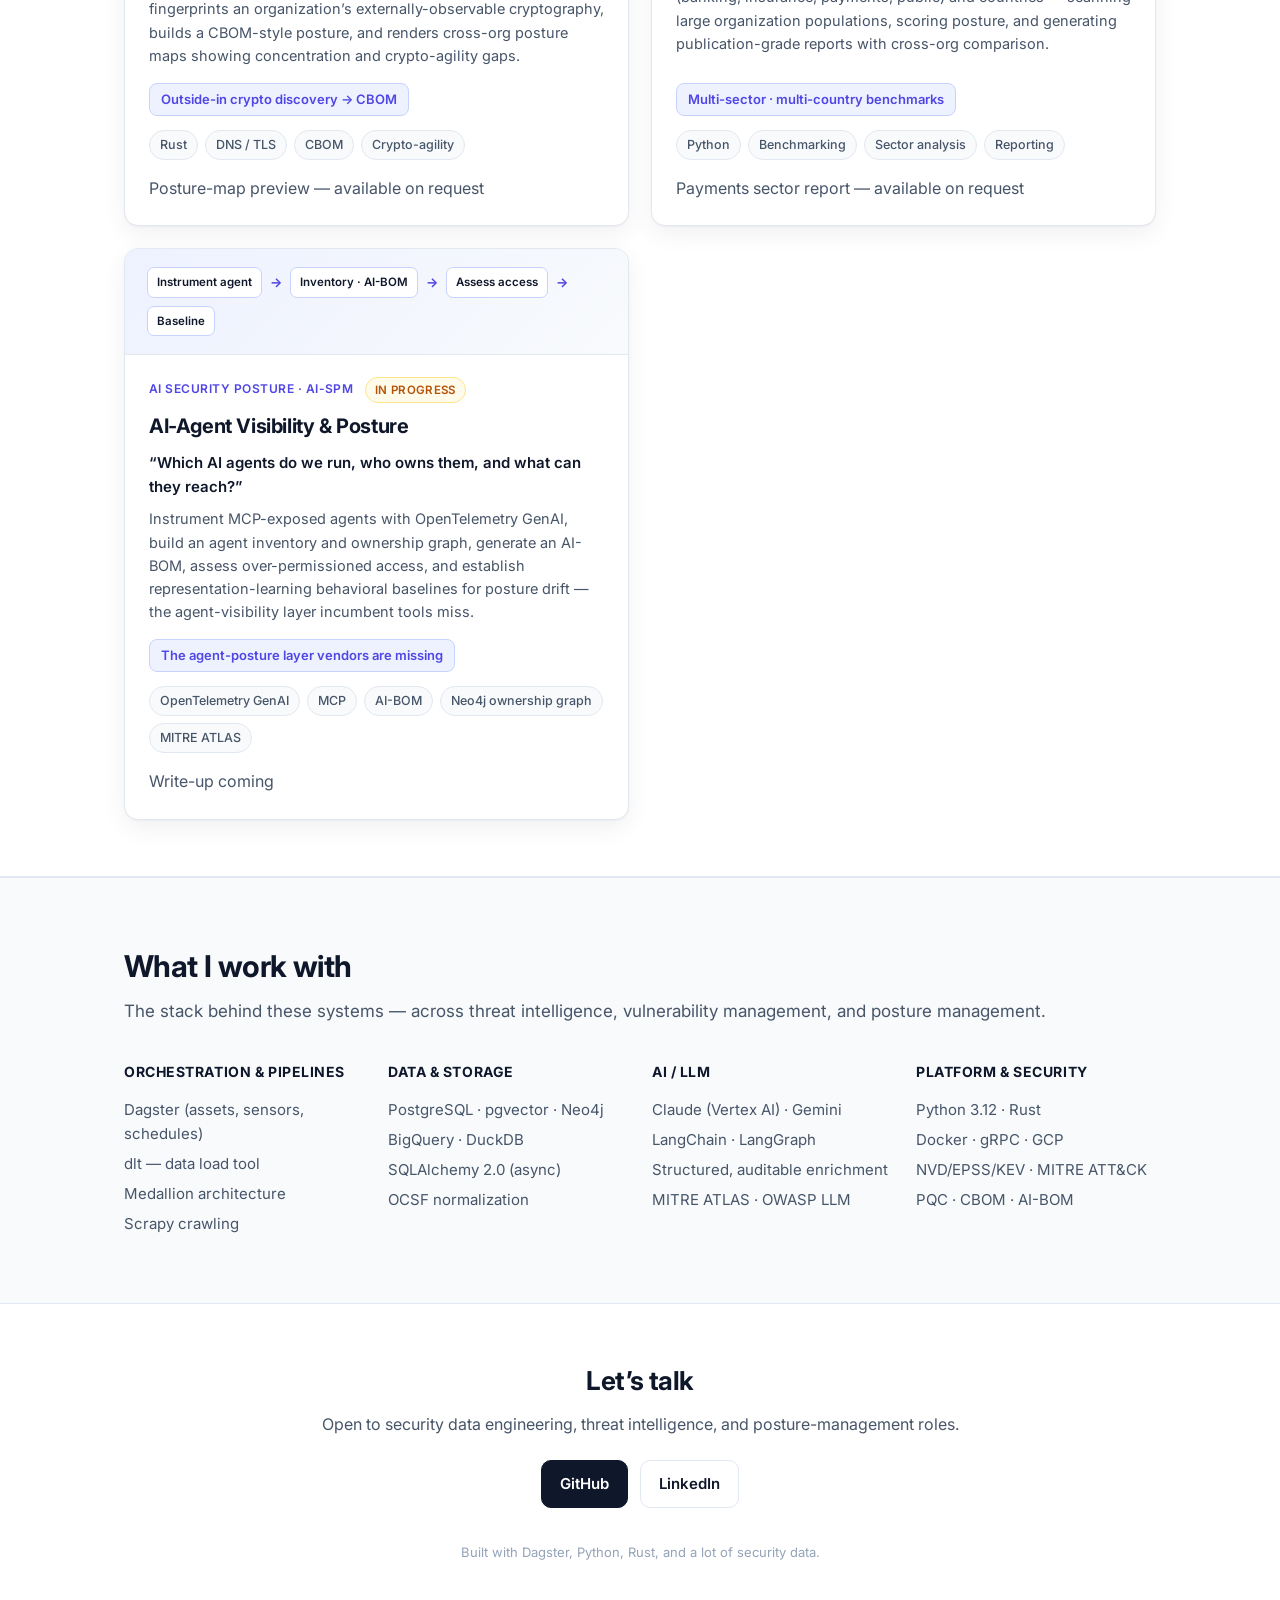
==== commit ca28afd1: "Restructure to three domains: CTI, vuln mgmt, posture mgmt (PQC + AI-SPM) Co-Authored-By: Claude Opu" ====
--- a/index.html
+++ b/index.html
@@ -4,7 +4,7 @@
 <meta charset="utf-8" />
 <meta name="viewport" content="width=device-width, initial-scale=1" />
 <title>Security Data Engineer — Portfolio</title>
-<meta name="description" content="Security data engineer building production pipelines across threat intelligence, vulnerability management, post-quantum cryptographic posture, and the security of AI systems — with pragmatic, auditable LLM enrichment." />
+<meta name="description" content="Security data engineer building production pipelines across cyber threat intelligence, vulnerability management, and posture management (cryptographic / PQC and AI agents) — with pragmatic, auditable LLM enrichment." />
 <link rel="preconnect" href="https://fonts.googleapis.com" />
 <link rel="preconnect" href="https://fonts.gstatic.com" crossorigin />
 <link href="https://fonts.googleapis.com/css2?family=Inter:wght@400;500;600;700&display=swap" rel="stylesheet" />
@@ -18,8 +18,7 @@
     <span class="links">
       <a href="#cti">Threat Intel</a>
       <a href="#vm">Vuln Mgmt</a>
-      <a href="#cpm">Crypto</a>
-      <a href="#aisec">AI Security</a>
+      <a href="#posture">Posture Mgmt</a>
       <a class="contact" href="#contact">Contact</a>
     </span>
   </div>
@@ -31,7 +30,7 @@
     <h1>I turn raw security data into decisions.</h1>
     <p class="lead">
       I design and ship production data systems across <strong>cyber threat intelligence</strong>,
-      <strong>vulnerability management</strong>, and <strong>post-quantum cryptographic posture</strong> —
+      <strong>vulnerability management</strong>, and <strong>posture management</strong> —
       pairing classic data engineering with pragmatic, auditable LLM enrichment.
     </p>
     <div class="cta">
@@ -40,10 +39,10 @@
     </div>
     <p class="trust">
       <strong>12+ years</strong> in data &amp; AI · ex-<strong>SecurityScorecard</strong>, Deloitte ·
-      <strong>~280K</strong> CVEs scored daily · <strong>8</strong> production security-data systems
+      <strong>~280K</strong> CVEs scored daily · production systems across three security domains
     </p>
 
-    <!-- domain overview: the four buckets, up front -->
+    <!-- domain overview: the three buckets, up front -->
     <div class="domains">
       <a class="domain" href="#cti">
         <span class="n">01</span>
@@ -57,17 +56,11 @@
         <p>Threat-informed risk scoring &amp; patch prioritization.</p>
         <span class="count">1 project →</span>
       </a>
-      <a class="domain" href="#cpm">
+      <a class="domain" href="#posture">
         <span class="n">03</span>
-        <h4>Cryptographic Posture</h4>
-        <p>Outside-in PQC discovery &amp; sector readiness benchmarks.</p>
-        <span class="count">2 projects →</span>
-      </a>
-      <a class="domain" href="#aisec">
-        <span class="n">04</span>
-        <h4>Security of AI</h4>
-        <p>Agent / MCP telemetry, detection &amp; behavioral baselines.</p>
-        <span class="count">2 projects · in progress →</span>
+        <h4>Posture Management</h4>
+        <p>Cryptographic (PQC) &amp; AI-agent (AI-SPM) security posture.</p>
+        <span class="count">3 projects →</span>
       </a>
     </div>
   </div>
@@ -118,7 +111,7 @@
           <span class="kicker">Dark-Web Monitoring</span>
           <h3>Watching the Dark Web at Scale</h3>
           <p class="usecase">“Are my company’s credentials leaking on the dark web?”</p>
-          <p>Queries a darknet-intelligence API, collapses thousands of noisy matches into canonical findings, uses Gemini for role-aware false-positive filtering, and fires real-time alerts via Pub/Sub.</p>
+          <p>Queries a darknet-intelligence API, collapses thousands of noisy matches into canonical findings, uses Gemini for role-aware false-positive filtering, and surfaces real-time exposure alerts via Pub/Sub.</p>
           <span class="card-stat">~80% false positives filtered by LLM</span>
           <div class="chips">
             <span class="chip">Dagster</span><span class="chip">dlt</span><span class="chip">Gemini</span>
@@ -141,7 +134,7 @@
           <span class="kicker">Quantum / PQC Threat Intel</span>
           <h3>Quantum Security Threat Intelligence</h3>
           <p class="usecase">“What is the real quantum threat — today vs. future?”</p>
-          <p>A sourced threat register separating <em>future</em> cryptanalytic risk (Shor/Grover) from the <em>live</em> migration-era attack surface (PQC side-channels, downgrade attacks, harvest-now-decrypt-later) — capability-framed, never fear-sold. Published as analyst briefings for Quelea.</p>
+          <p>A sourced threat register separating <em>future</em> cryptanalytic risk (Shor/Grover) from the <em>live</em> migration-era attack surface (PQC side-channels, downgrade attacks, harvest-now-decrypt-later) — capability-framed, never fear-sold. Published as analyst briefings.</p>
           <span class="card-stat">Capability-over-attribution register</span>
           <div class="chips">
             <span class="chip">Threat Intelligence</span><span class="chip">Post-Quantum</span>
@@ -195,16 +188,17 @@
   </div>
 </section>
 
-<!-- ============ BUCKET 3 — CPM / PQC ============ -->
-<section id="cpm" class="domain-section">
+<!-- ============ BUCKET 3 — POSTURE MANAGEMENT (PQC + AI-SPM) ============ -->
+<section id="posture" class="domain-section">
   <div class="wrap">
     <div class="cat">
-      <span class="cat-label">03 · Attack Surface &amp; Cryptographic Posture</span>
-      <h2 class="cat-title">Finding the exposure others can’t see</h2>
-      <p class="cat-desc">Quelea: discovering an organization’s cryptographic posture from the outside, then turning it into sector-wide PQC-readiness intelligence — discovery → analysis → benchmark, end to end.</p>
+      <span class="cat-label">03 · Posture Management</span>
+      <h2 class="cat-title">Knowing your exposure before anyone attacks it</h2>
+      <p class="cat-desc">One repeatable loop — discover → assess → score → track — applied across domains. Today: <strong>cryptographic posture (PQC / CPM)</strong>. Next: <strong>AI-agent posture (AI-SPM)</strong> — the log source incumbent tools don’t yet cover.</p>
     </div>
     <div class="grid">
 
+      <!-- Cryptographic posture: scanner -->
       <article class="tile">
         <div class="pipe">
           <span class="stage">Scan</span><span class="arrow">→</span>
@@ -213,7 +207,7 @@
           <span class="stage">Posture map</span>
         </div>
         <div class="tile-body">
-          <span class="kicker">Crypto Posture Mgmt · ASM</span>
+          <span class="kicker">Cryptographic Posture · PQC</span>
           <h3>External PQC Discovery &amp; Posture Maps</h3>
           <p class="usecase">“What cryptography is this org exposing — and is it PQC-ready?”</p>
           <p>A Rust scanner (core / discovery / DNS / PQC crates) that fingerprints an organization’s externally-observable cryptography, builds a CBOM-style posture, and renders cross-org posture maps showing concentration and crypto-agility gaps.</p>
@@ -228,6 +222,7 @@
         </div>
       </article>
 
+      <!-- Cryptographic posture: sector benchmarks -->
       <article class="tile">
         <div class="pipe">
           <span class="stage">Scan sector</span><span class="arrow">→</span>
@@ -236,7 +231,7 @@
           <span class="stage">Report</span>
         </div>
         <div class="tile-body">
-          <span class="kicker">PQC Readiness · Sector Benchmarks</span>
+          <span class="kicker">Cryptographic Posture · PQC</span>
           <h3>Sector PQC-Readiness Reports</h3>
           <p class="usecase">“How does a whole sector stand on the migration clock?”</p>
           <p>Automated, repeatable readiness benchmarks across sectors (banking, insurance, payments, public) and countries — scanning large organization populations, scoring posture, and generating publication-grade reports with cross-org comparison.</p>
@@ -251,57 +246,23 @@
         </div>
       </article>
 
-    </div>
-  </div>
-</section>
-
-<!-- ============ BUCKET 4 — SECURITY OF AI ============ -->
-<section id="aisec" class="domain-section alt">
-  <div class="wrap">
-    <div class="cat">
-      <span class="cat-label">04 · Security of AI</span>
-      <h2 class="cat-title">Securing the AI workforce <span class="badge">In progress</span></h2>
-      <p class="cat-desc">The next track: applying the same security-data discipline to autonomous AI agents — the log source incumbent tools don’t yet cover. Designs complete; builds underway.</p>
-    </div>
-    <div class="grid">
-
-      <article class="tile">
-        <div class="pipe">
-          <span class="stage">Attack logs</span><span class="arrow">→</span>
-          <span class="stage">Cribl</span><span class="arrow">→</span>
-          <span class="stage">Sentinel · ASIM</span><span class="arrow">→</span>
-          <span class="stage">Detections</span>
-        </div>
-        <div class="tile-body">
-          <span class="kicker">Detection Engineering · SIEM</span>
-          <h3>Honeypot → SIEM Detection Pipeline</h3>
-          <p class="usecase">“Authentic attack telemetry → ATT&amp;CK-mapped detections-as-code.”</p>
-          <p>End-to-end: attack logs → Cribl (route/reduce/normalize) → Microsoft Sentinel → ASIM normalization → detection-as-code (KQL, CI/CD, each rule mapped to a MITRE ATT&amp;CK technique), provisioned with Terraform.</p>
-          <span class="card-stat">Cribl · Sentinel/KQL · detection-as-code</span>
-          <div class="chips">
-            <span class="chip">Cribl</span><span class="chip">Sentinel · KQL</span><span class="chip">ASIM</span>
-            <span class="chip">Terraform</span><span class="chip">MITRE ATT&amp;CK</span>
-          </div>
-          <div class="card-links"><span class="pdf">Write-up coming</span></div>
-        </div>
-      </article>
-
-      <article class="tile">
-        <div class="pipe">
-          <span class="stage">Agent telemetry</span><span class="arrow">→</span>
-          <span class="stage">OTel GenAI</span><span class="arrow">→</span>
-          <span class="stage">Detect</span><span class="arrow">→</span>
-          <span class="stage">Baselines</span>
-        </div>
-        <div class="tile-body">
-          <span class="kicker">AI Security · Agent Telemetry</span>
-          <h3>Agent / MCP Telemetry → Detection</h3>
-          <p class="usecase">“What did your AI agents do yesterday — and was it normal?”</p>
-          <p>Instrument an MCP-exposed agent with OpenTelemetry GenAI, stream tool-call and token telemetry into the same platform, and detect agentic threats — anomalous tool use, token-spike exfiltration, prompt injection — mapped to OWASP Agentic Top 10 &amp; MITRE ATLAS, plus representation-learning behavioral baselines.</p>
-          <span class="card-stat">The agent-visibility layer vendors are missing</span>
-          <div class="chips">
-            <span class="chip">OpenTelemetry GenAI</span><span class="chip">MCP</span><span class="chip">MITRE ATLAS</span>
-            <span class="chip">Representation learning</span><span class="chip">AI-BOM</span>
+      <!-- AI posture: AI-SPM -->
+      <article class="tile">
+        <div class="pipe">
+          <span class="stage">Instrument agent</span><span class="arrow">→</span>
+          <span class="stage">Inventory · AI-BOM</span><span class="arrow">→</span>
+          <span class="stage">Assess access</span><span class="arrow">→</span>
+          <span class="stage">Baseline</span>
+        </div>
+        <div class="tile-body">
+          <span class="kicker">AI Security Posture · AI-SPM <span class="badge">In progress</span></span>
+          <h3>AI-Agent Visibility &amp; Posture</h3>
+          <p class="usecase">“Which AI agents do we run, who owns them, and what can they reach?”</p>
+          <p>Instrument MCP-exposed agents with OpenTelemetry GenAI, build an agent inventory and ownership graph, generate an AI-BOM, assess over-permissioned access, and establish representation-learning behavioral baselines for posture drift — the agent-visibility layer incumbent tools miss.</p>
+          <span class="card-stat">The agent-posture layer vendors are missing</span>
+          <div class="chips">
+            <span class="chip">OpenTelemetry GenAI</span><span class="chip">MCP</span><span class="chip">AI-BOM</span>
+            <span class="chip">Neo4j ownership graph</span><span class="chip">MITRE ATLAS</span>
           </div>
           <div class="card-links"><span class="pdf">Write-up coming</span></div>
         </div>
@@ -315,7 +276,7 @@
   <div class="wrap">
     <div class="section-head">
       <h2>What I work with</h2>
-      <p>The stack behind these systems — across CTI, vulnerability management, cryptographic posture (PQC), and AI security.</p>
+      <p>The stack behind these systems — across threat intelligence, vulnerability management, and posture management.</p>
     </div>
     <div class="skill-grid">
       <div>
@@ -330,7 +291,7 @@
       <div>
         <h4>Data &amp; Storage</h4>
         <ul>
-          <li>PostgreSQL · pgvector</li>
+          <li>PostgreSQL · pgvector · Neo4j</li>
           <li>BigQuery · DuckDB</li>
           <li>SQLAlchemy 2.0 (async)</li>
           <li>OCSF normalization</li>
@@ -350,8 +311,8 @@
         <ul>
           <li>Python 3.12 · Rust</li>
           <li>Docker · gRPC · GCP</li>
-          <li>MITRE ATT&amp;CK · NVD/EPSS/KEV</li>
-          <li>PQC · CBOM · crypto-agility</li>
+          <li>NVD/EPSS/KEV · MITRE ATT&amp;CK</li>
+          <li>PQC · CBOM · AI-BOM</li>
         </ul>
       </div>
     </div>
@@ -361,7 +322,7 @@
 <footer id="contact">
   <div class="wrap">
     <h2>Let’s talk</h2>
-    <p>Open to security data engineering, threat intelligence, and AI-security roles.</p>
+    <p>Open to security data engineering, threat intelligence, and posture-management roles.</p>
     <div class="cta" style="justify-content:center;">
       <a class="btn primary" href="https://github.com/kavi0207" target="_blank" rel="noopener">GitHub</a>
       <a class="btn" href="https://www.linkedin.com/" target="_blank" rel="noopener">LinkedIn</a>
--- a/style.css
+++ b/style.css
@@ -81,7 +81,7 @@
 }
 
 /* ---- domain overview tiles ---- */
-.domains { display: grid; grid-template-columns: repeat(4, 1fr); gap: 16px; margin-top: 30px; }
+.domains { display: grid; grid-template-columns: repeat(3, 1fr); gap: 16px; margin-top: 30px; }
 .domain {
   display: block; border: 1px solid var(--line); border-radius: 12px; padding: 18px 18px 16px;
   background: #fff; box-shadow: var(--shadow); color: var(--ink);
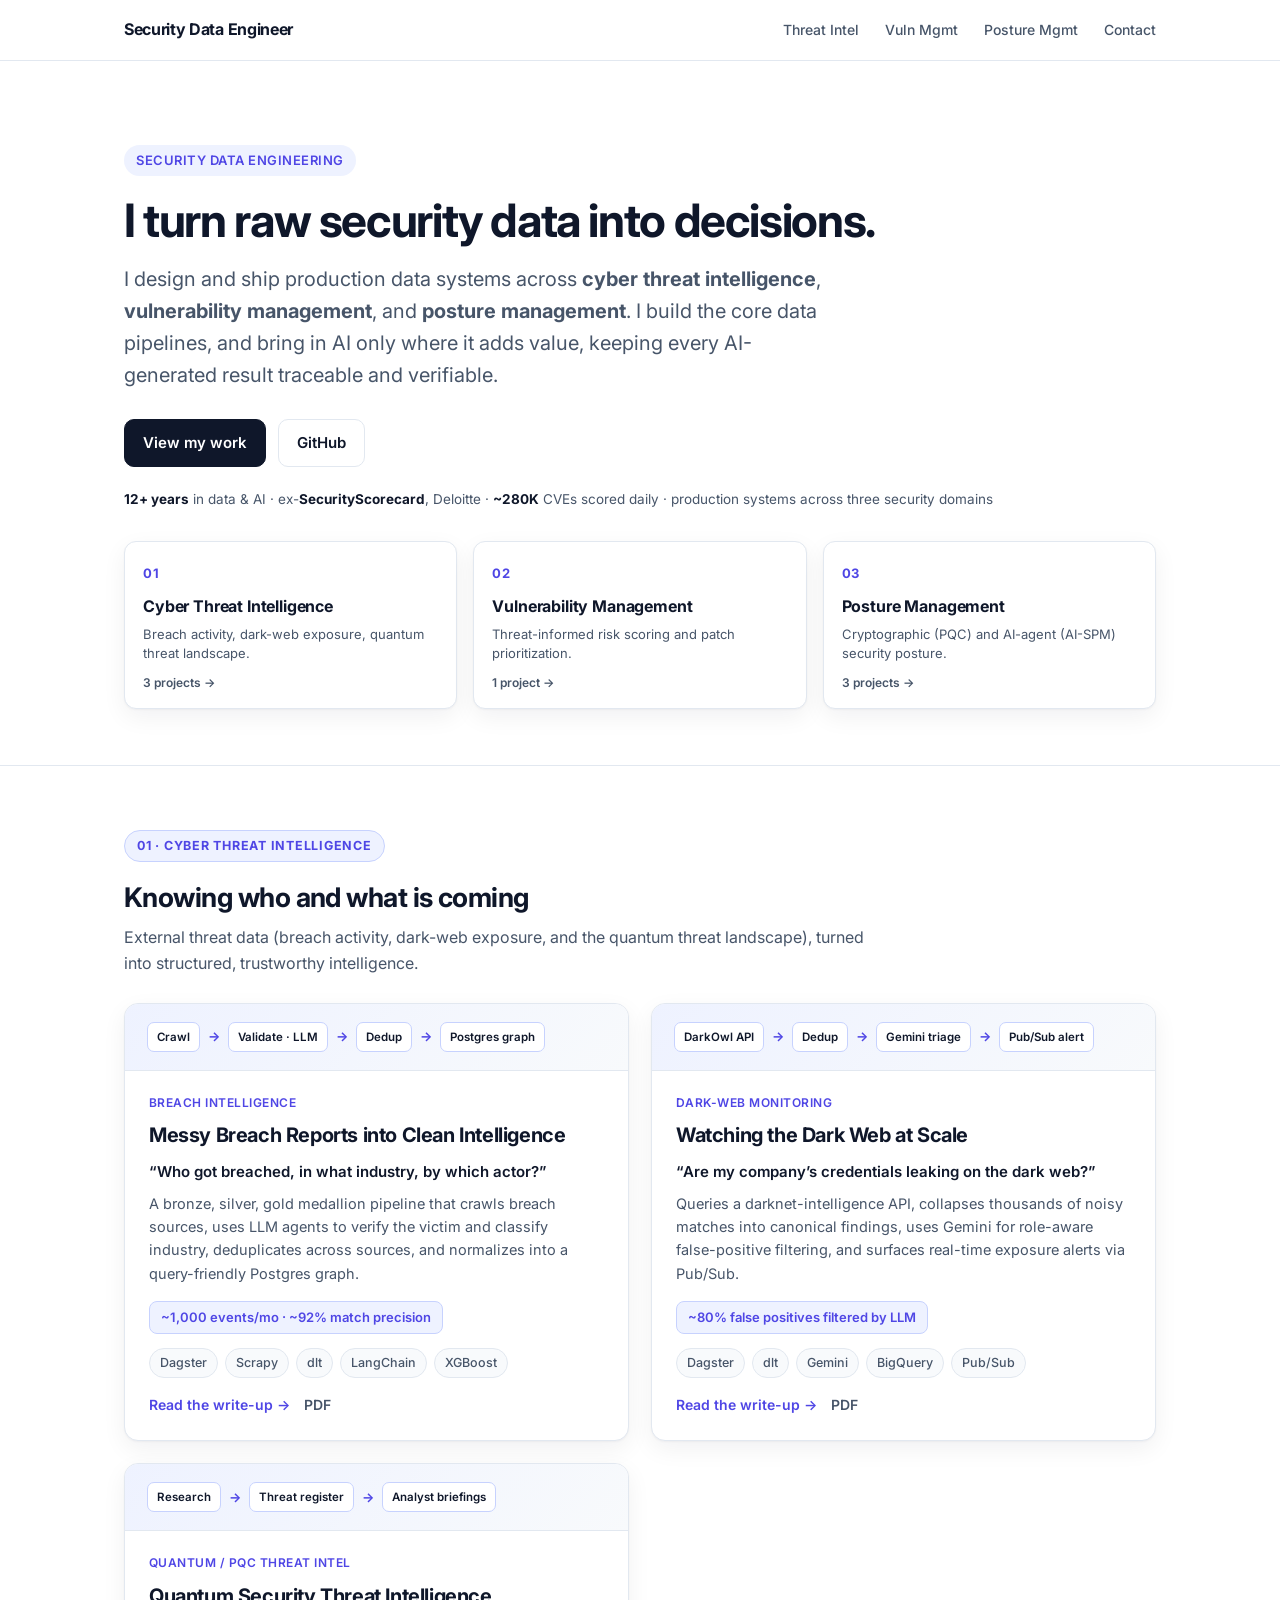
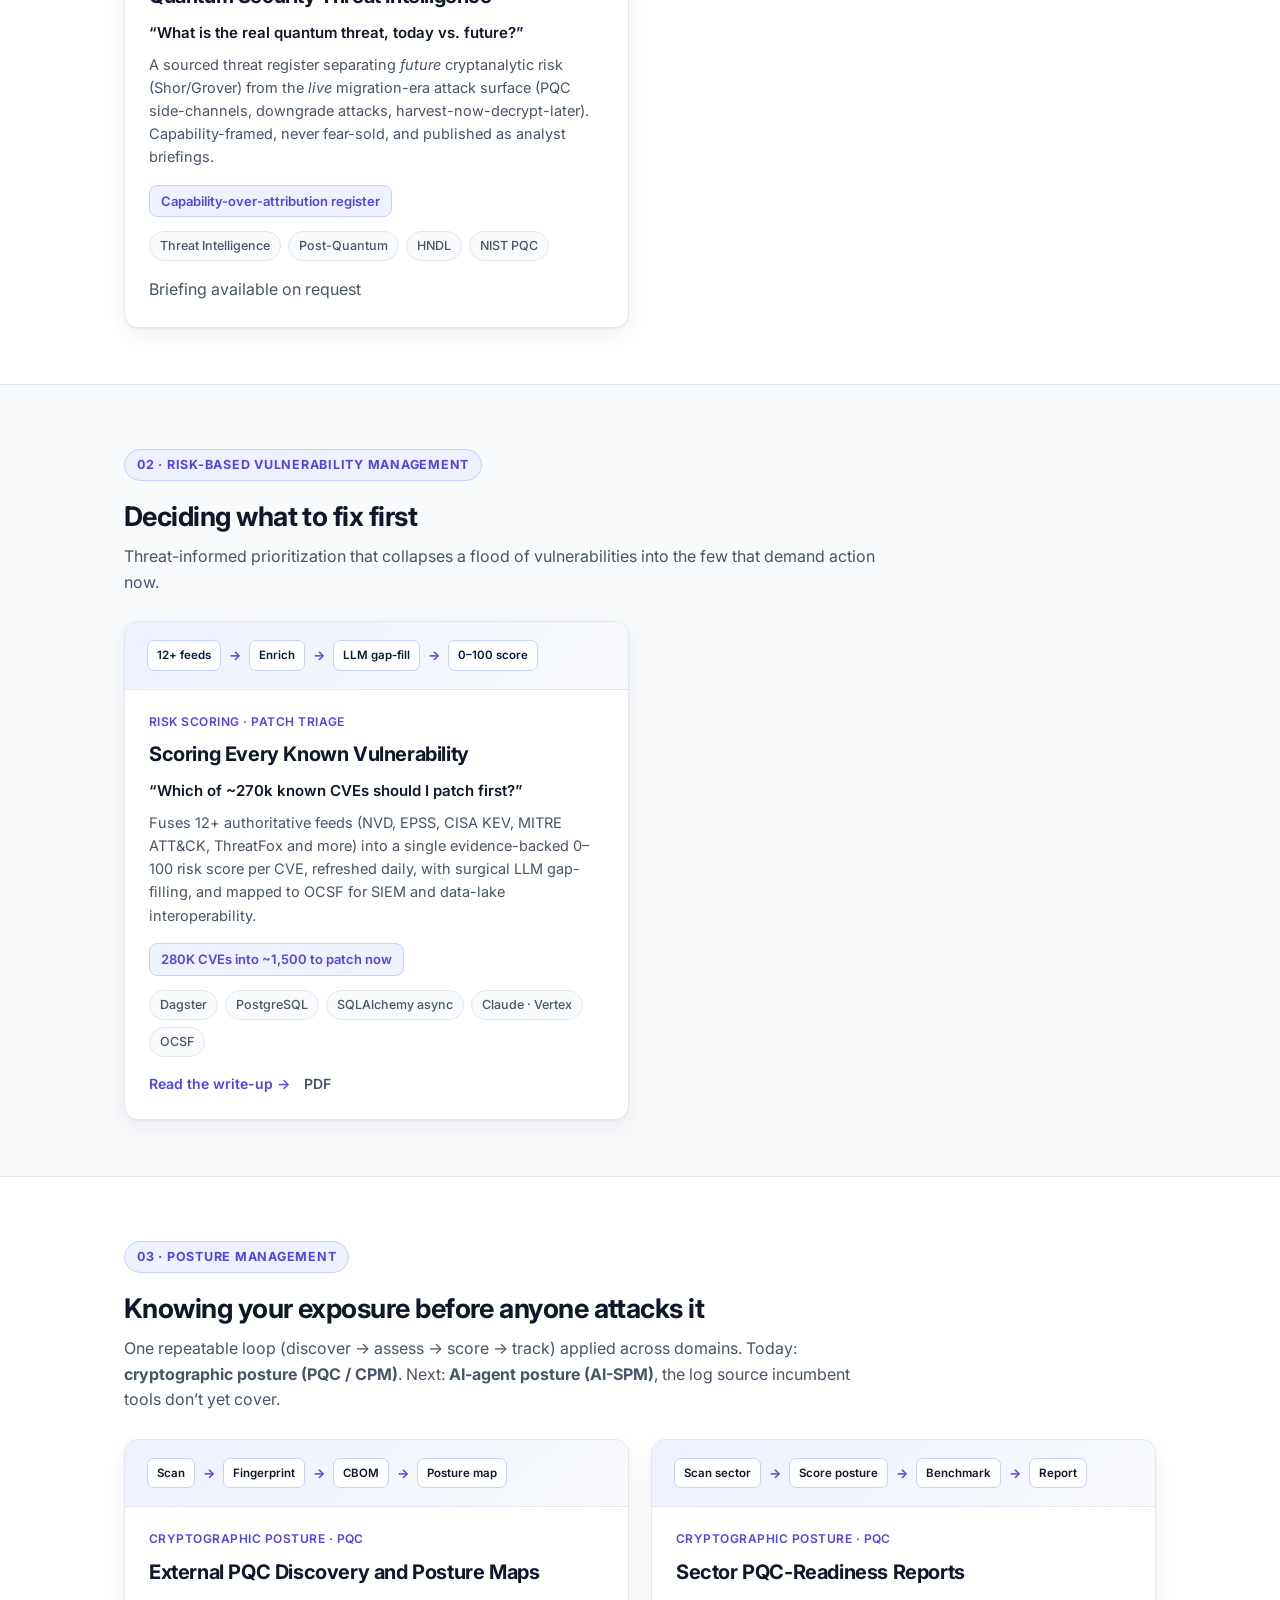
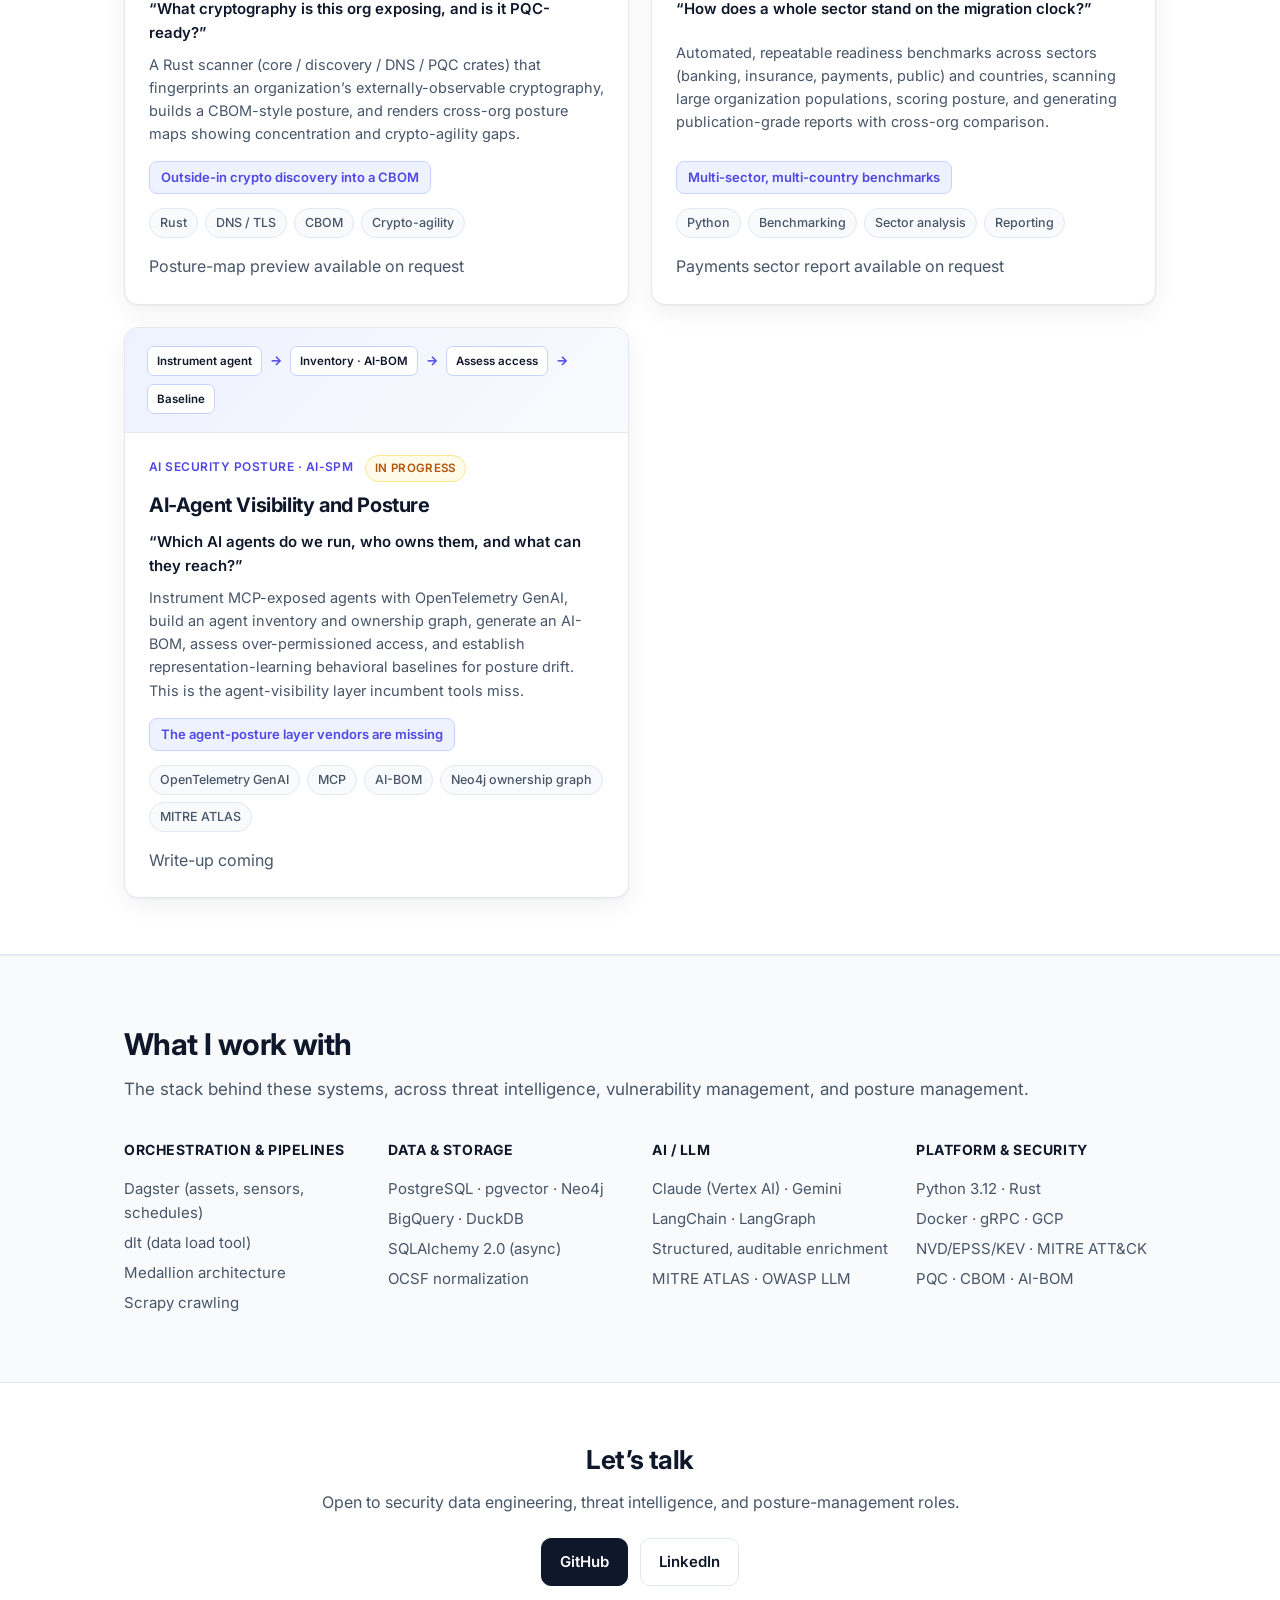
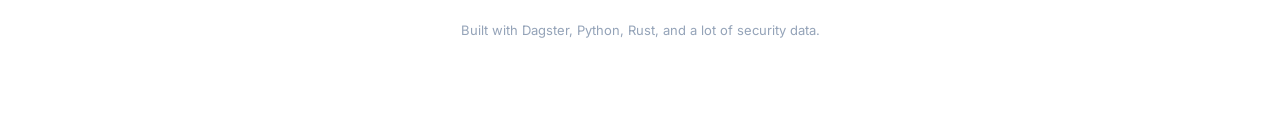
==== commit 9e1c377a: "Remove em-dashes everywhere; plainer hero copy (de-jargoned) Co-Authored-By: Claude Opus 4.8 (1M con" ====
--- a/index.html
+++ b/index.html
@@ -3,8 +3,8 @@
 <head>
 <meta charset="utf-8" />
 <meta name="viewport" content="width=device-width, initial-scale=1" />
-<title>Security Data Engineer — Portfolio</title>
-<meta name="description" content="Security data engineer building production pipelines across cyber threat intelligence, vulnerability management, and posture management (cryptographic / PQC and AI agents) — with pragmatic, auditable LLM enrichment." />
+<title>Security Data Engineer Portfolio</title>
+<meta name="description" content="Security data engineer building production pipelines across cyber threat intelligence, vulnerability management, and posture management (cryptographic / PQC and AI agents), with targeted, verifiable use of AI." />
 <link rel="preconnect" href="https://fonts.googleapis.com" />
 <link rel="preconnect" href="https://fonts.gstatic.com" crossorigin />
 <link href="https://fonts.googleapis.com/css2?family=Inter:wght@400;500;600;700&display=swap" rel="stylesheet" />
@@ -30,8 +30,9 @@
     <h1>I turn raw security data into decisions.</h1>
     <p class="lead">
       I design and ship production data systems across <strong>cyber threat intelligence</strong>,
-      <strong>vulnerability management</strong>, and <strong>posture management</strong> —
-      pairing classic data engineering with pragmatic, auditable LLM enrichment.
+      <strong>vulnerability management</strong>, and <strong>posture management</strong>.
+      I build the core data pipelines, and bring in AI only where it adds value, keeping every
+      AI-generated result traceable and verifiable.
     </p>
     <div class="cta">
       <a class="btn primary" href="#cti">View my work</a>
@@ -53,26 +54,26 @@
       <a class="domain" href="#vm">
         <span class="n">02</span>
         <h4>Vulnerability Management</h4>
-        <p>Threat-informed risk scoring &amp; patch prioritization.</p>
+        <p>Threat-informed risk scoring and patch prioritization.</p>
         <span class="count">1 project →</span>
       </a>
       <a class="domain" href="#posture">
         <span class="n">03</span>
         <h4>Posture Management</h4>
-        <p>Cryptographic (PQC) &amp; AI-agent (AI-SPM) security posture.</p>
+        <p>Cryptographic (PQC) and AI-agent (AI-SPM) security posture.</p>
         <span class="count">3 projects →</span>
       </a>
     </div>
   </div>
 </header>
 
-<!-- ============ BUCKET 1 — CTI ============ -->
+<!-- BUCKET 1 / CTI -->
 <section id="cti" class="domain-section">
   <div class="wrap">
     <div class="cat">
       <span class="cat-label">01 · Cyber Threat Intelligence</span>
       <h2 class="cat-title">Knowing who and what is coming</h2>
-      <p class="cat-desc">External threat data — breach activity, dark-web exposure, and the quantum threat landscape — turned into structured, trustworthy intelligence.</p>
+      <p class="cat-desc">External threat data (breach activity, dark-web exposure, and the quantum threat landscape), turned into structured, trustworthy intelligence.</p>
     </div>
     <div class="grid">
 
@@ -85,9 +86,9 @@
         </div>
         <div class="tile-body">
           <span class="kicker">Breach Intelligence</span>
-          <h3>Messy Breach Reports → Clean Intelligence</h3>
+          <h3>Messy Breach Reports into Clean Intelligence</h3>
           <p class="usecase">“Who got breached, in what industry, by which actor?”</p>
-          <p>A bronze→silver→gold medallion pipeline that crawls breach sources, uses LLM agents to verify the victim and classify industry, deduplicates across sources, and normalizes into a query-friendly Postgres graph.</p>
+          <p>A bronze, silver, gold medallion pipeline that crawls breach sources, uses LLM agents to verify the victim and classify industry, deduplicates across sources, and normalizes into a query-friendly Postgres graph.</p>
           <span class="card-stat">~1,000 events/mo · ~92% match precision</span>
           <div class="chips">
             <span class="chip">Dagster</span><span class="chip">Scrapy</span><span class="chip">dlt</span>
@@ -133,15 +134,15 @@
         <div class="tile-body">
           <span class="kicker">Quantum / PQC Threat Intel</span>
           <h3>Quantum Security Threat Intelligence</h3>
-          <p class="usecase">“What is the real quantum threat — today vs. future?”</p>
-          <p>A sourced threat register separating <em>future</em> cryptanalytic risk (Shor/Grover) from the <em>live</em> migration-era attack surface (PQC side-channels, downgrade attacks, harvest-now-decrypt-later) — capability-framed, never fear-sold. Published as analyst briefings.</p>
+          <p class="usecase">“What is the real quantum threat, today vs. future?”</p>
+          <p>A sourced threat register separating <em>future</em> cryptanalytic risk (Shor/Grover) from the <em>live</em> migration-era attack surface (PQC side-channels, downgrade attacks, harvest-now-decrypt-later). Capability-framed, never fear-sold, and published as analyst briefings.</p>
           <span class="card-stat">Capability-over-attribution register</span>
           <div class="chips">
             <span class="chip">Threat Intelligence</span><span class="chip">Post-Quantum</span>
             <span class="chip">HNDL</span><span class="chip">NIST PQC</span>
           </div>
           <div class="card-links">
-            <span class="pdf">Briefing — available on request</span>
+            <span class="pdf">Briefing available on request</span>
           </div>
         </div>
       </article>
@@ -150,13 +151,13 @@
   </div>
 </section>
 
-<!-- ============ BUCKET 2 — VULN MGMT ============ -->
+<!-- BUCKET 2 / VULN MGMT -->
 <section id="vm" class="domain-section alt">
   <div class="wrap">
     <div class="cat">
       <span class="cat-label">02 · Risk-Based Vulnerability Management</span>
       <h2 class="cat-title">Deciding what to fix first</h2>
-      <p class="cat-desc">Threat-informed prioritization — collapsing a flood of vulnerabilities into the few that demand action now.</p>
+      <p class="cat-desc">Threat-informed prioritization that collapses a flood of vulnerabilities into the few that demand action now.</p>
     </div>
     <div class="grid">
 
@@ -165,14 +166,14 @@
           <span class="stage">12+ feeds</span><span class="arrow">→</span>
           <span class="stage">Enrich</span><span class="arrow">→</span>
           <span class="stage">LLM gap-fill</span><span class="arrow">→</span>
-          <span class="stage">0–100 score</span>
+          <span class="stage">0&ndash;100 score</span>
         </div>
         <div class="tile-body">
           <span class="kicker">Risk Scoring · Patch Triage</span>
           <h3>Scoring Every Known Vulnerability</h3>
           <p class="usecase">“Which of ~270k known CVEs should I patch first?”</p>
-          <p>Fuses 12+ authoritative feeds — NVD, EPSS, CISA KEV, MITRE ATT&amp;CK, ThreatFox and more — into a single evidence-backed 0–100 risk score per CVE, refreshed daily, with surgical LLM gap-filling, and mapped to OCSF for SIEM/data-lake interoperability.</p>
-          <span class="card-stat">280K CVEs → ~1,500 to patch now</span>
+          <p>Fuses 12+ authoritative feeds (NVD, EPSS, CISA KEV, MITRE ATT&amp;CK, ThreatFox and more) into a single evidence-backed 0&ndash;100 risk score per CVE, refreshed daily, with surgical LLM gap-filling, and mapped to OCSF for SIEM and data-lake interoperability.</p>
+          <span class="card-stat">280K CVEs into ~1,500 to patch now</span>
           <div class="chips">
             <span class="chip">Dagster</span><span class="chip">PostgreSQL</span><span class="chip">SQLAlchemy async</span>
             <span class="chip">Claude · Vertex</span><span class="chip">OCSF</span>
@@ -188,13 +189,13 @@
   </div>
 </section>
 
-<!-- ============ BUCKET 3 — POSTURE MANAGEMENT (PQC + AI-SPM) ============ -->
+<!-- BUCKET 3 / POSTURE MANAGEMENT (PQC + AI-SPM) -->
 <section id="posture" class="domain-section">
   <div class="wrap">
     <div class="cat">
       <span class="cat-label">03 · Posture Management</span>
       <h2 class="cat-title">Knowing your exposure before anyone attacks it</h2>
-      <p class="cat-desc">One repeatable loop — discover → assess → score → track — applied across domains. Today: <strong>cryptographic posture (PQC / CPM)</strong>. Next: <strong>AI-agent posture (AI-SPM)</strong> — the log source incumbent tools don’t yet cover.</p>
+      <p class="cat-desc">One repeatable loop (discover → assess → score → track) applied across domains. Today: <strong>cryptographic posture (PQC / CPM)</strong>. Next: <strong>AI-agent posture (AI-SPM)</strong>, the log source incumbent tools don’t yet cover.</p>
     </div>
     <div class="grid">
 
@@ -208,16 +209,16 @@
         </div>
         <div class="tile-body">
           <span class="kicker">Cryptographic Posture · PQC</span>
-          <h3>External PQC Discovery &amp; Posture Maps</h3>
-          <p class="usecase">“What cryptography is this org exposing — and is it PQC-ready?”</p>
+          <h3>External PQC Discovery and Posture Maps</h3>
+          <p class="usecase">“What cryptography is this org exposing, and is it PQC-ready?”</p>
           <p>A Rust scanner (core / discovery / DNS / PQC crates) that fingerprints an organization’s externally-observable cryptography, builds a CBOM-style posture, and renders cross-org posture maps showing concentration and crypto-agility gaps.</p>
-          <span class="card-stat">Outside-in crypto discovery → CBOM</span>
+          <span class="card-stat">Outside-in crypto discovery into a CBOM</span>
           <div class="chips">
             <span class="chip">Rust</span><span class="chip">DNS / TLS</span><span class="chip">CBOM</span>
             <span class="chip">Crypto-agility</span>
           </div>
           <div class="card-links">
-            <span class="pdf">Posture-map preview — available on request</span>
+            <span class="pdf">Posture-map preview available on request</span>
           </div>
         </div>
       </article>
@@ -234,14 +235,14 @@
           <span class="kicker">Cryptographic Posture · PQC</span>
           <h3>Sector PQC-Readiness Reports</h3>
           <p class="usecase">“How does a whole sector stand on the migration clock?”</p>
-          <p>Automated, repeatable readiness benchmarks across sectors (banking, insurance, payments, public) and countries — scanning large organization populations, scoring posture, and generating publication-grade reports with cross-org comparison.</p>
-          <span class="card-stat">Multi-sector · multi-country benchmarks</span>
+          <p>Automated, repeatable readiness benchmarks across sectors (banking, insurance, payments, public) and countries, scanning large organization populations, scoring posture, and generating publication-grade reports with cross-org comparison.</p>
+          <span class="card-stat">Multi-sector, multi-country benchmarks</span>
           <div class="chips">
             <span class="chip">Python</span><span class="chip">Benchmarking</span>
             <span class="chip">Sector analysis</span><span class="chip">Reporting</span>
           </div>
           <div class="card-links">
-            <span class="pdf">Payments sector report — available on request</span>
+            <span class="pdf">Payments sector report available on request</span>
           </div>
         </div>
       </article>
@@ -256,9 +257,9 @@
         </div>
         <div class="tile-body">
           <span class="kicker">AI Security Posture · AI-SPM <span class="badge">In progress</span></span>
-          <h3>AI-Agent Visibility &amp; Posture</h3>
+          <h3>AI-Agent Visibility and Posture</h3>
           <p class="usecase">“Which AI agents do we run, who owns them, and what can they reach?”</p>
-          <p>Instrument MCP-exposed agents with OpenTelemetry GenAI, build an agent inventory and ownership graph, generate an AI-BOM, assess over-permissioned access, and establish representation-learning behavioral baselines for posture drift — the agent-visibility layer incumbent tools miss.</p>
+          <p>Instrument MCP-exposed agents with OpenTelemetry GenAI, build an agent inventory and ownership graph, generate an AI-BOM, assess over-permissioned access, and establish representation-learning behavioral baselines for posture drift. This is the agent-visibility layer incumbent tools miss.</p>
           <span class="card-stat">The agent-posture layer vendors are missing</span>
           <div class="chips">
             <span class="chip">OpenTelemetry GenAI</span><span class="chip">MCP</span><span class="chip">AI-BOM</span>
@@ -276,14 +277,14 @@
   <div class="wrap">
     <div class="section-head">
       <h2>What I work with</h2>
-      <p>The stack behind these systems — across threat intelligence, vulnerability management, and posture management.</p>
+      <p>The stack behind these systems, across threat intelligence, vulnerability management, and posture management.</p>
     </div>
     <div class="skill-grid">
       <div>
         <h4>Orchestration &amp; Pipelines</h4>
         <ul>
           <li>Dagster (assets, sensors, schedules)</li>
-          <li>dlt — data load tool</li>
+          <li>dlt (data load tool)</li>
           <li>Medallion architecture</li>
           <li>Scrapy crawling</li>
         </ul>
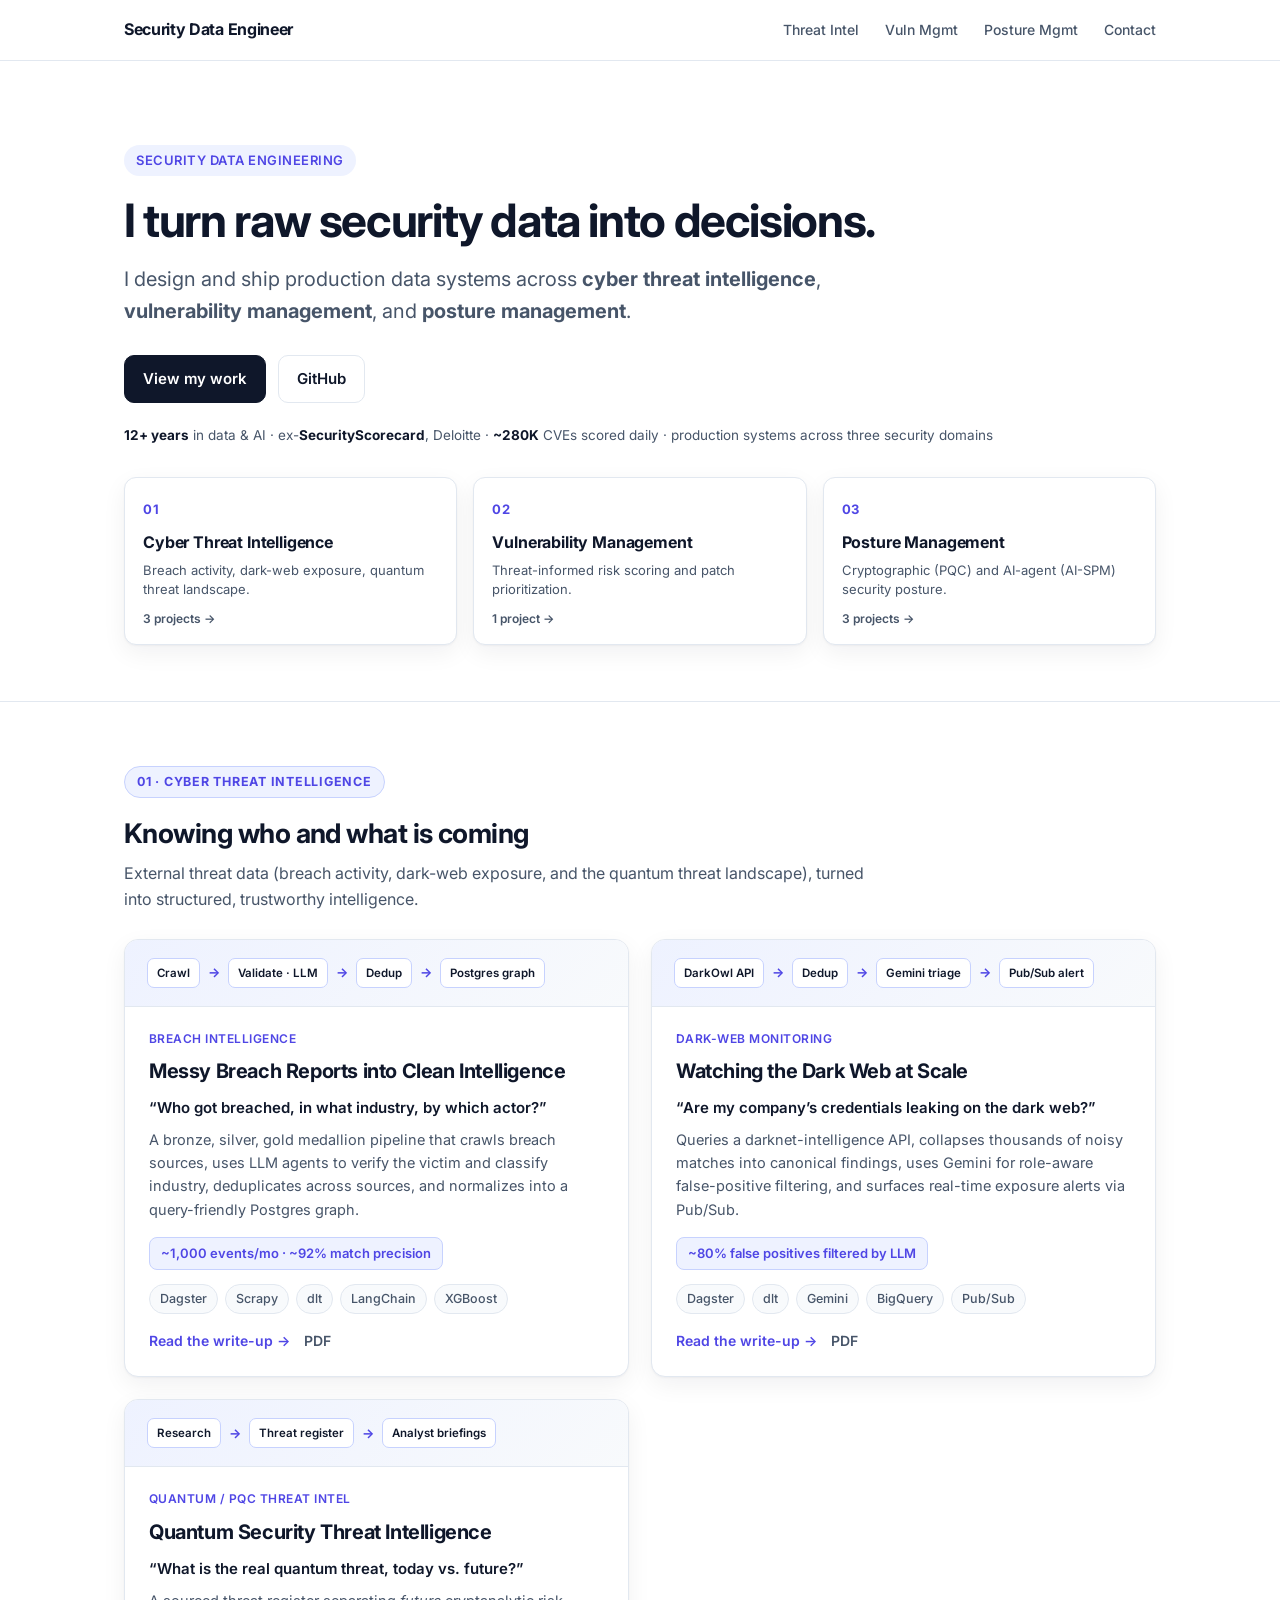
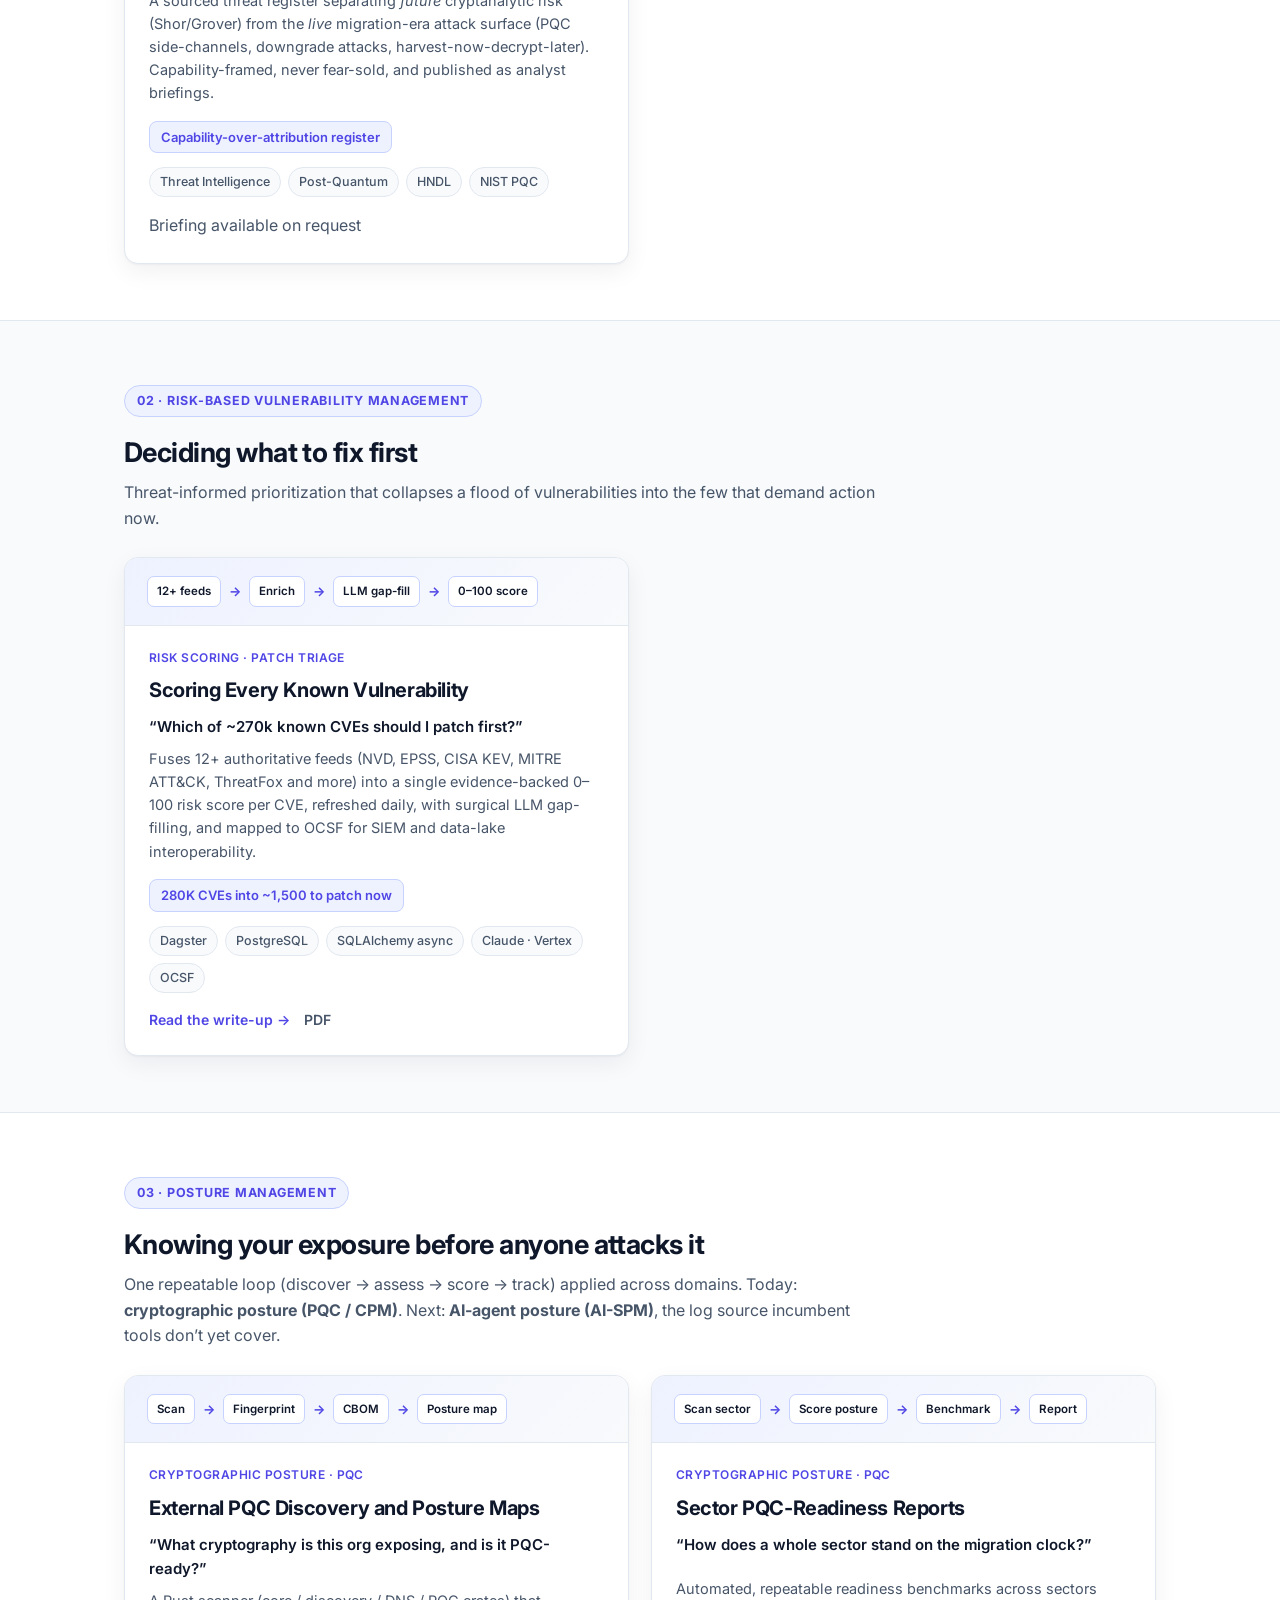
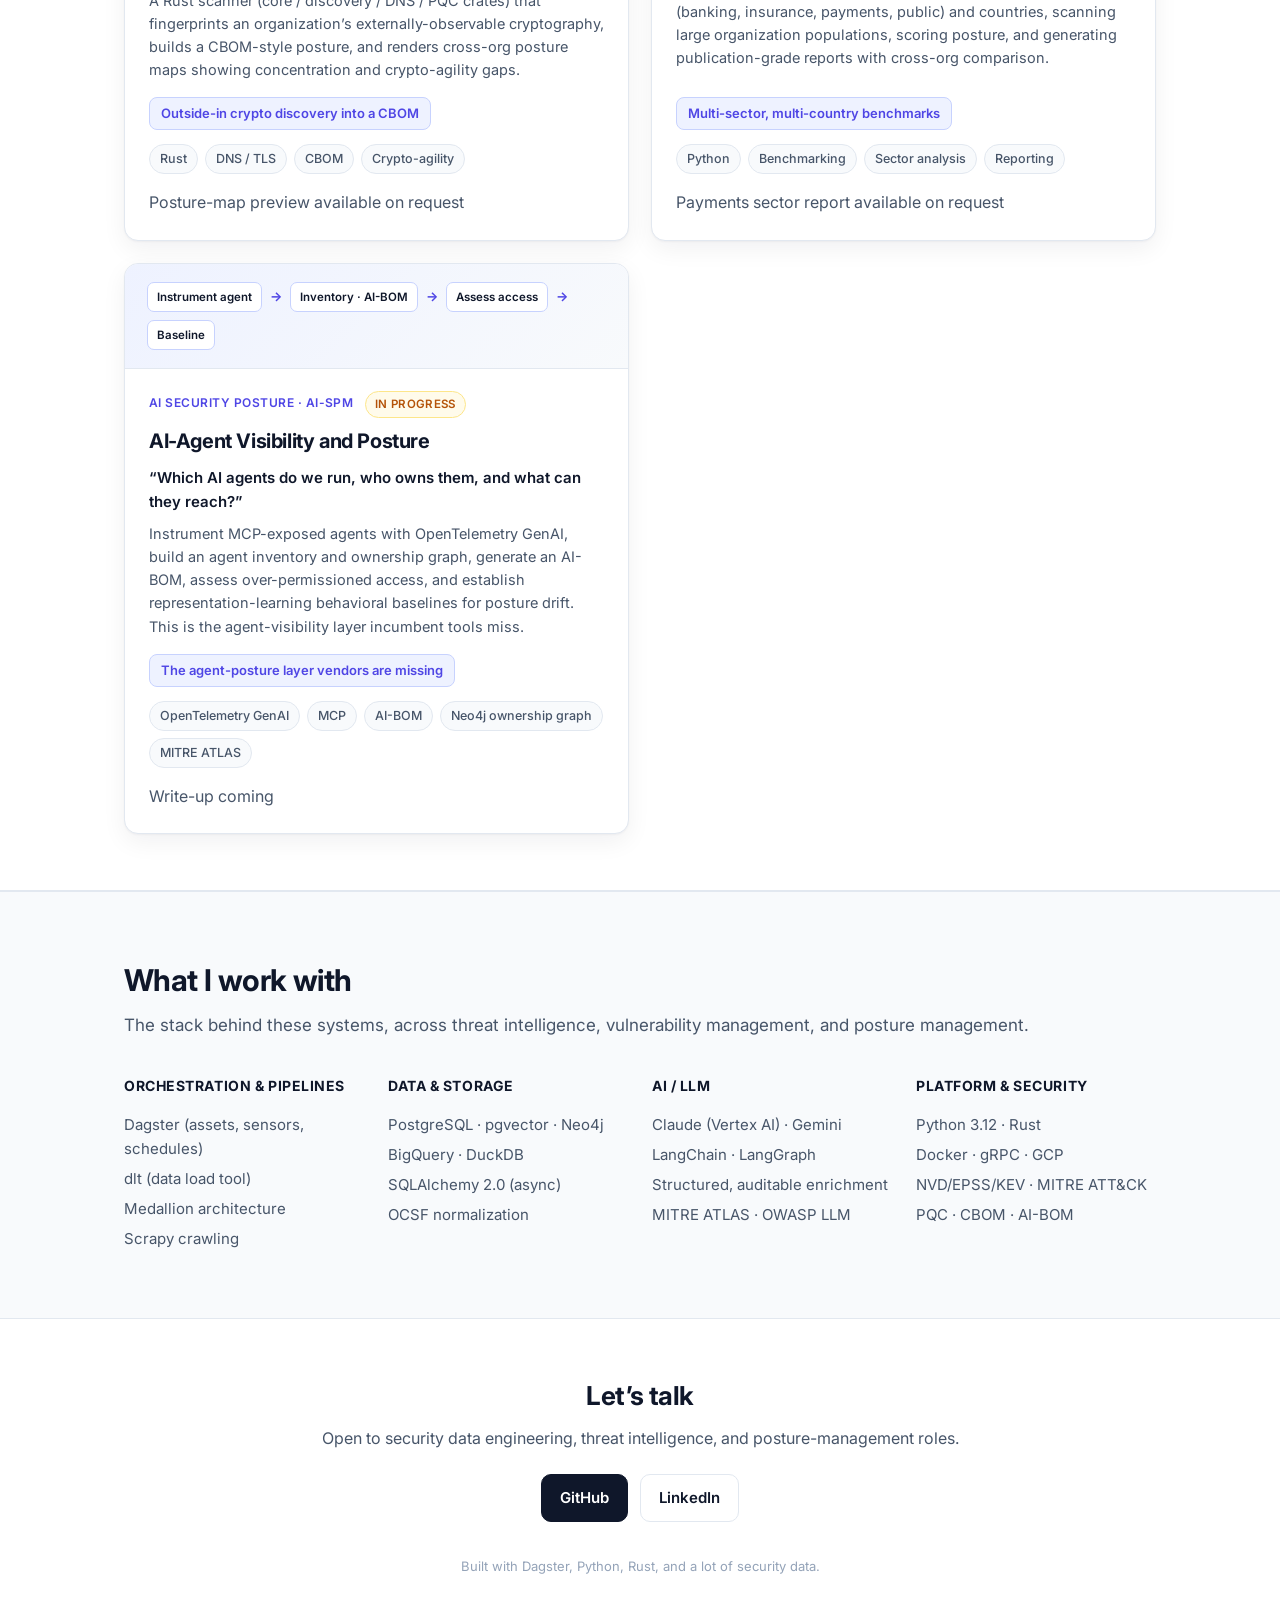
==== commit 6eb9e88d: "Cut defensive AI clause from hero" ====
--- a/index.html
+++ b/index.html
@@ -4,7 +4,7 @@
 <meta charset="utf-8" />
 <meta name="viewport" content="width=device-width, initial-scale=1" />
 <title>Security Data Engineer Portfolio</title>
-<meta name="description" content="Security data engineer building production pipelines across cyber threat intelligence, vulnerability management, and posture management (cryptographic / PQC and AI agents), with targeted, verifiable use of AI." />
+<meta name="description" content="Security data engineer building production pipelines across cyber threat intelligence, vulnerability management, and posture management (cryptographic / PQC and AI agents)." />
 <link rel="preconnect" href="https://fonts.googleapis.com" />
 <link rel="preconnect" href="https://fonts.gstatic.com" crossorigin />
 <link href="https://fonts.googleapis.com/css2?family=Inter:wght@400;500;600;700&display=swap" rel="stylesheet" />
@@ -31,8 +31,6 @@
     <p class="lead">
       I design and ship production data systems across <strong>cyber threat intelligence</strong>,
       <strong>vulnerability management</strong>, and <strong>posture management</strong>.
-      I build the core data pipelines, and bring in AI only where it adds value, keeping every
-      AI-generated result traceable and verifiable.
     </p>
     <div class="cta">
       <a class="btn primary" href="#cti">View my work</a>
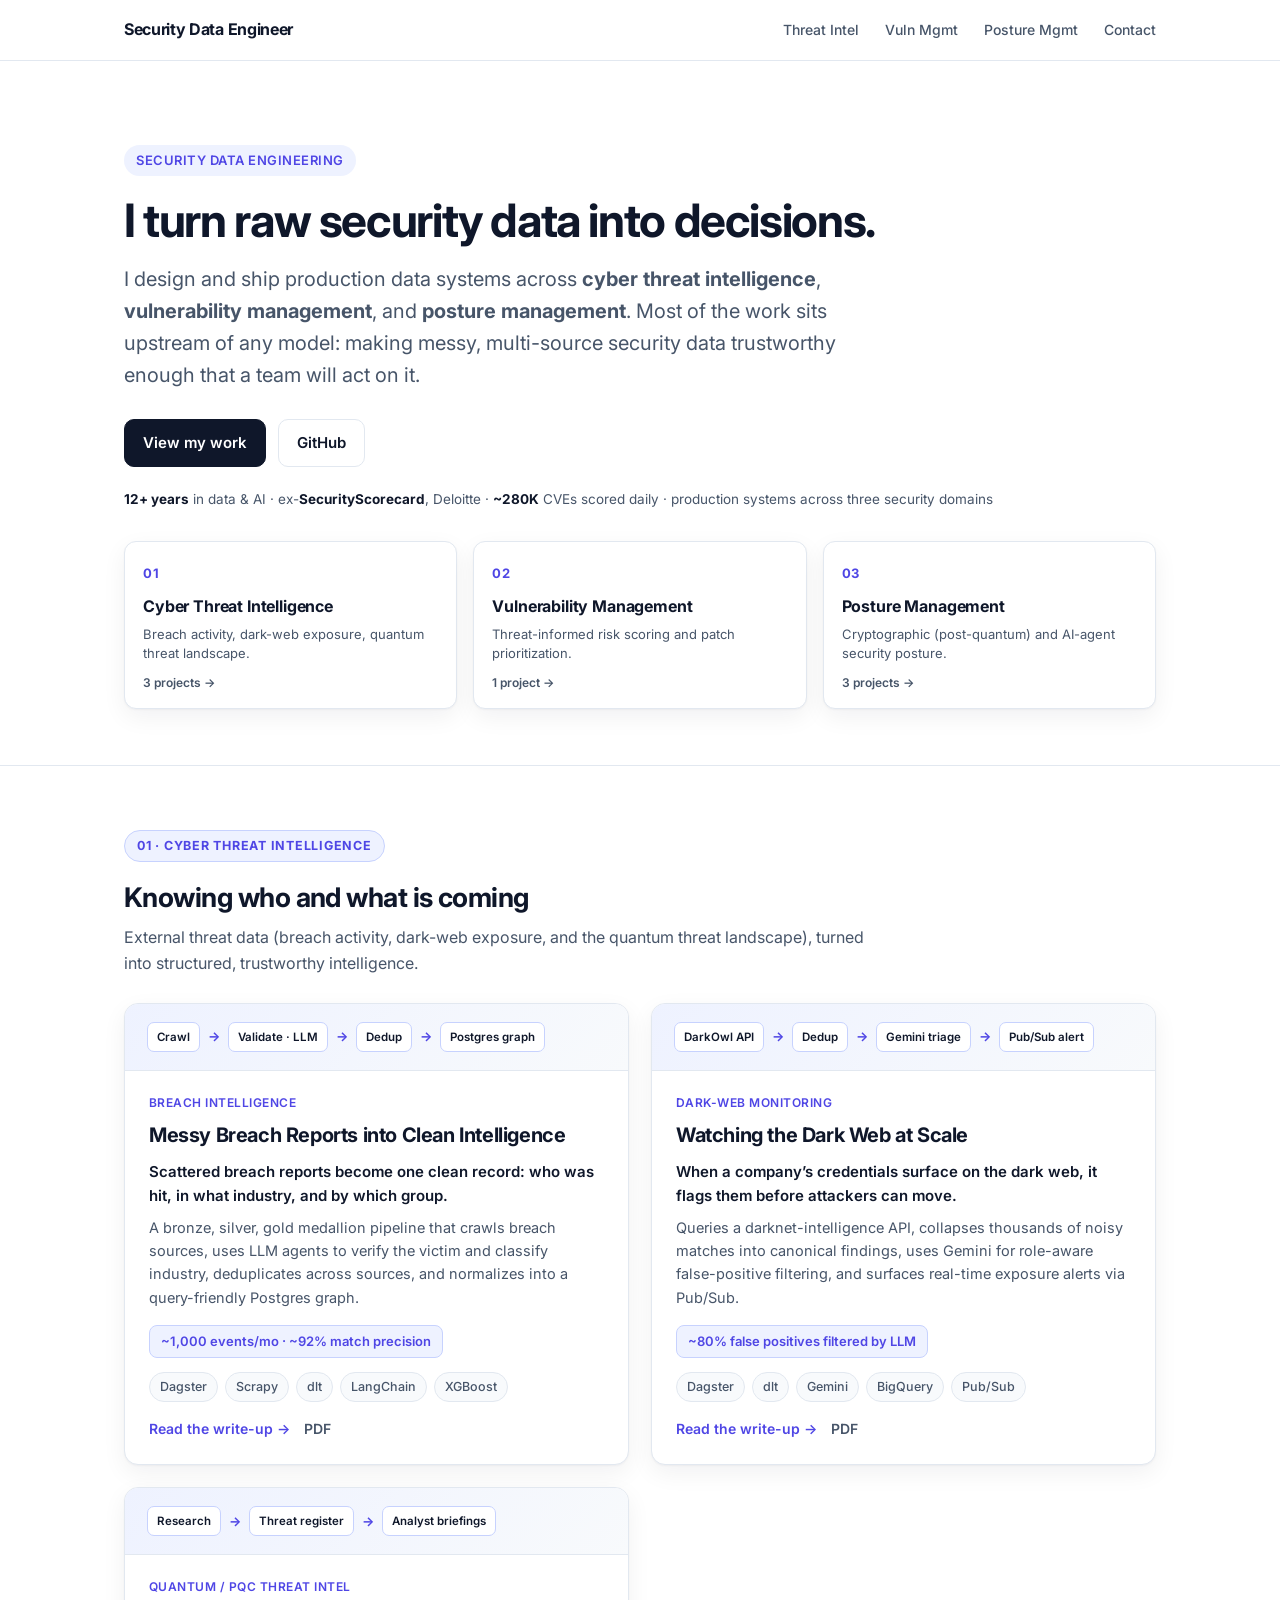
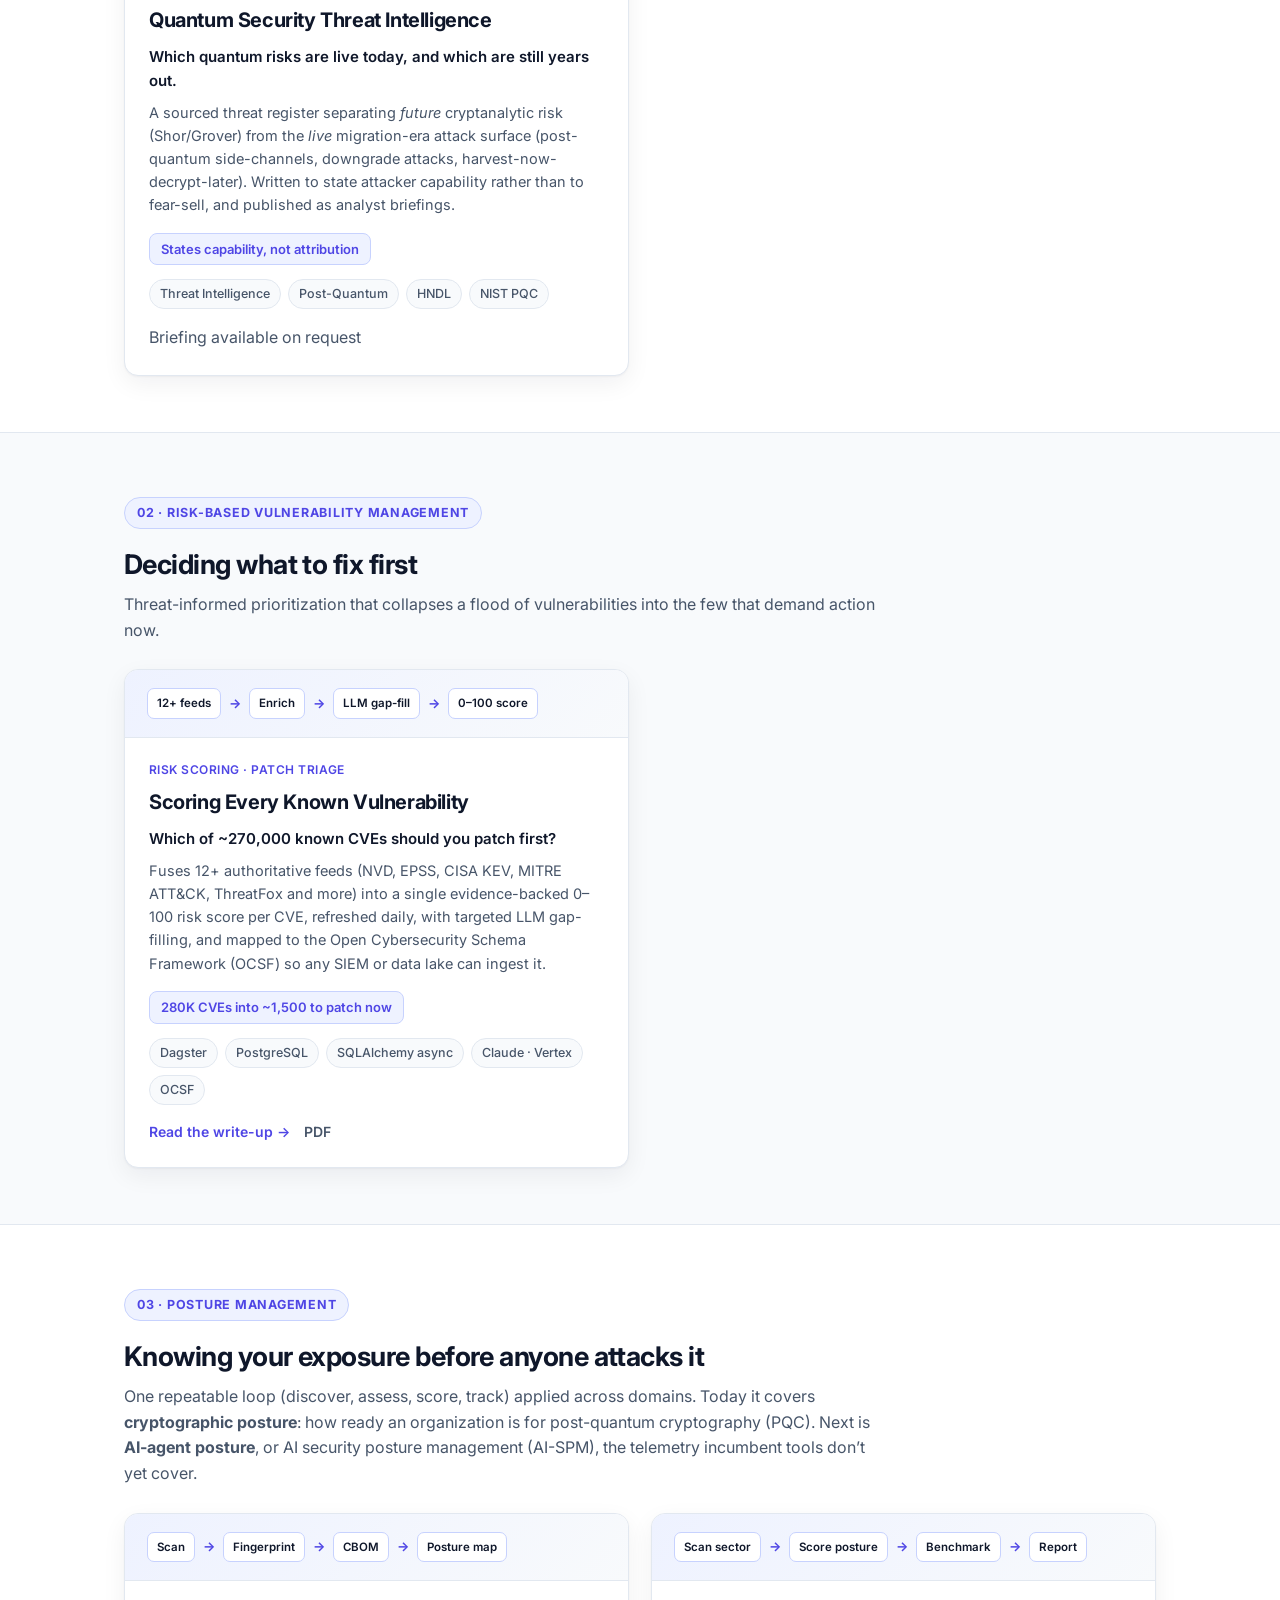
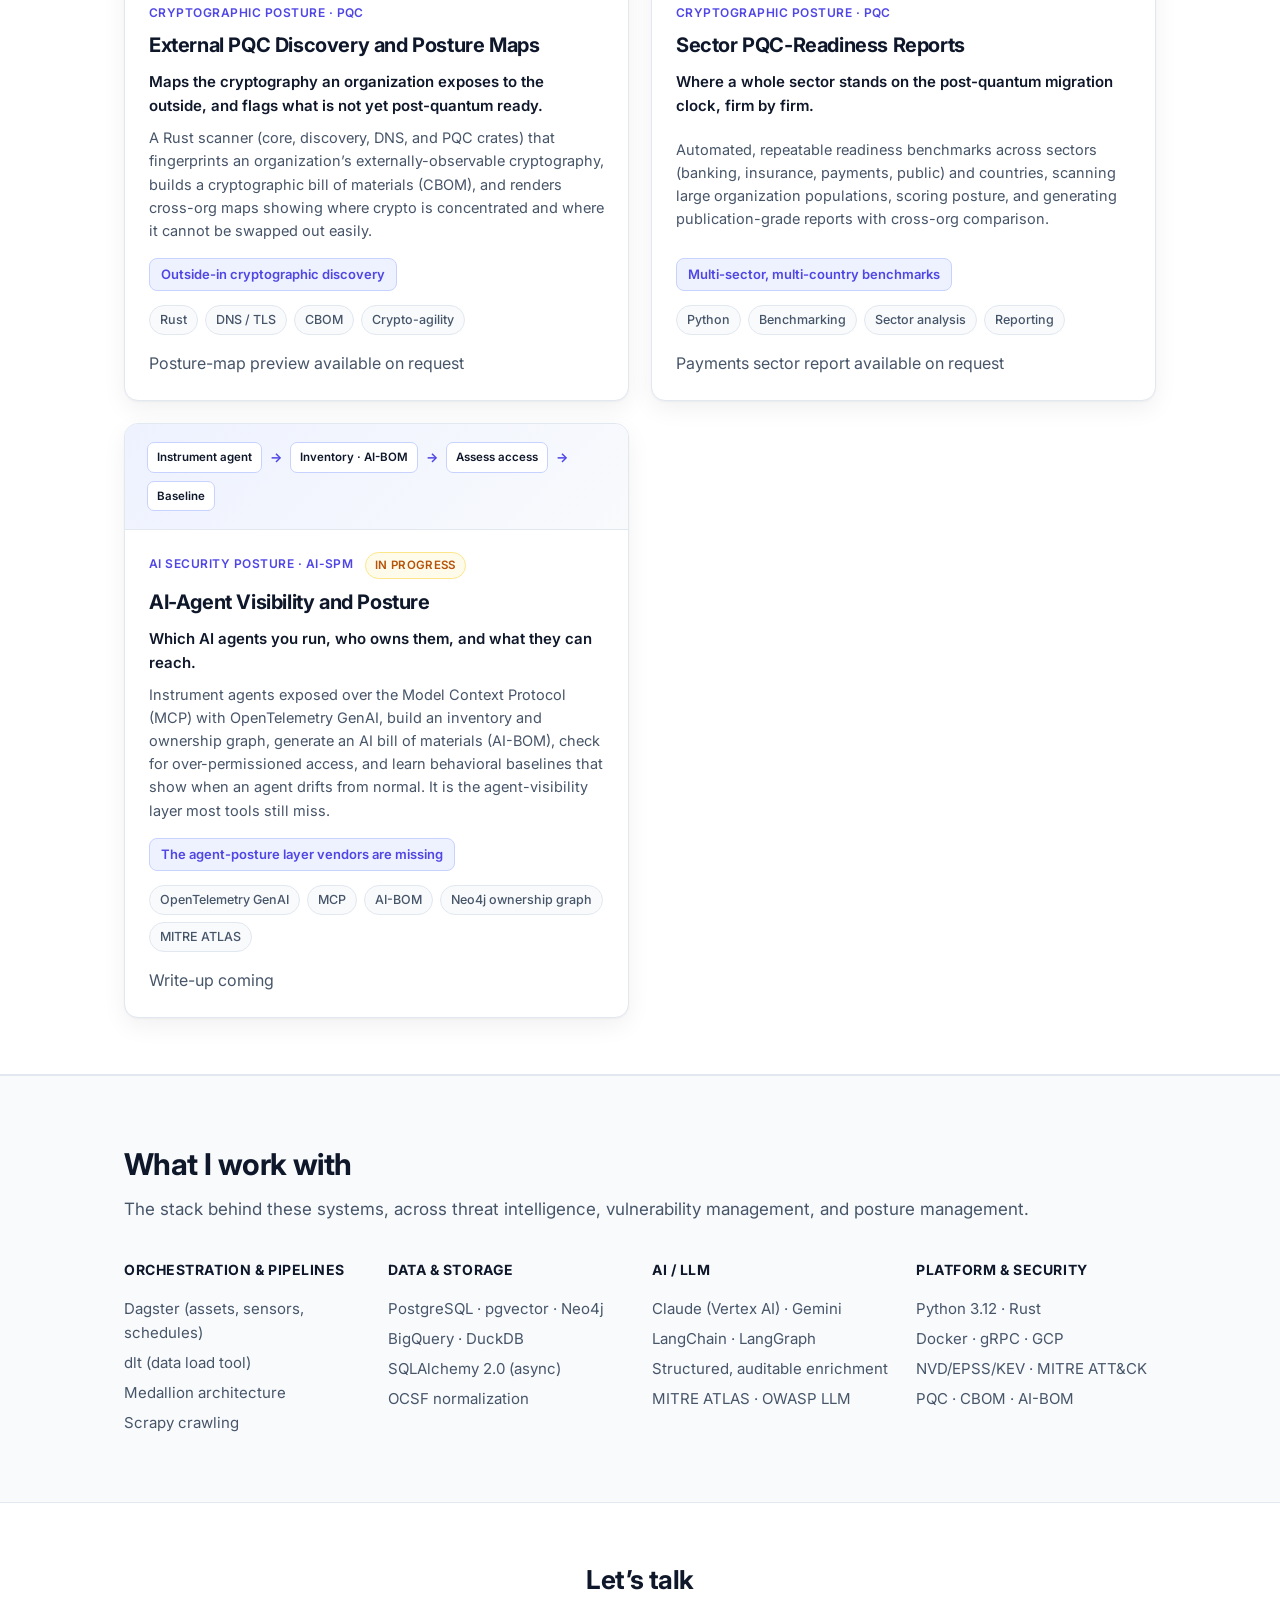
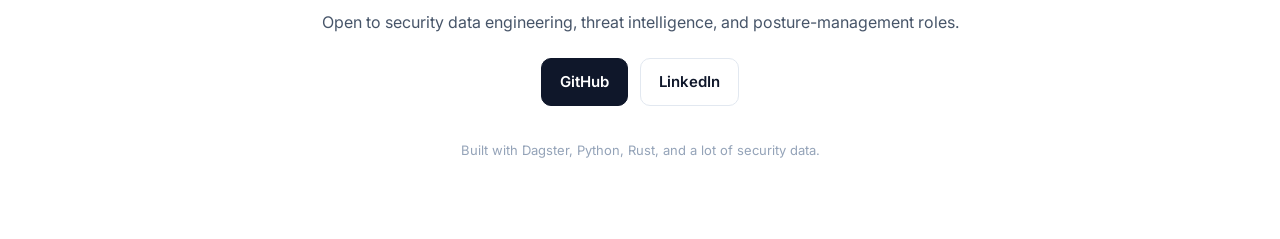
==== commit 09759e64: "Humanize portfolio copy: drop quoted-question template, gloss acronyms, add voice line" ====
--- a/index.html
+++ b/index.html
@@ -4,7 +4,7 @@
 <meta charset="utf-8" />
 <meta name="viewport" content="width=device-width, initial-scale=1" />
 <title>Security Data Engineer Portfolio</title>
-<meta name="description" content="Security data engineer building production pipelines across cyber threat intelligence, vulnerability management, and posture management (cryptographic / PQC and AI agents)." />
+<meta name="description" content="Security data engineer building production pipelines across cyber threat intelligence, vulnerability management, and posture management (cryptographic and AI-agent)." />
 <link rel="preconnect" href="https://fonts.googleapis.com" />
 <link rel="preconnect" href="https://fonts.gstatic.com" crossorigin />
 <link href="https://fonts.googleapis.com/css2?family=Inter:wght@400;500;600;700&display=swap" rel="stylesheet" />
@@ -31,6 +31,8 @@
     <p class="lead">
       I design and ship production data systems across <strong>cyber threat intelligence</strong>,
       <strong>vulnerability management</strong>, and <strong>posture management</strong>.
+      Most of the work sits upstream of any model: making messy, multi-source security data
+      trustworthy enough that a team will act on it.
     </p>
     <div class="cta">
       <a class="btn primary" href="#cti">View my work</a>
@@ -58,7 +60,7 @@
       <a class="domain" href="#posture">
         <span class="n">03</span>
         <h4>Posture Management</h4>
-        <p>Cryptographic (PQC) and AI-agent (AI-SPM) security posture.</p>
+        <p>Cryptographic (post-quantum) and AI-agent security posture.</p>
         <span class="count">3 projects →</span>
       </a>
     </div>
@@ -85,7 +87,7 @@
         <div class="tile-body">
           <span class="kicker">Breach Intelligence</span>
           <h3>Messy Breach Reports into Clean Intelligence</h3>
-          <p class="usecase">“Who got breached, in what industry, by which actor?”</p>
+          <p class="usecase">Scattered breach reports become one clean record: who was hit, in what industry, and by which group.</p>
           <p>A bronze, silver, gold medallion pipeline that crawls breach sources, uses LLM agents to verify the victim and classify industry, deduplicates across sources, and normalizes into a query-friendly Postgres graph.</p>
           <span class="card-stat">~1,000 events/mo · ~92% match precision</span>
           <div class="chips">
@@ -109,7 +111,7 @@
         <div class="tile-body">
           <span class="kicker">Dark-Web Monitoring</span>
           <h3>Watching the Dark Web at Scale</h3>
-          <p class="usecase">“Are my company’s credentials leaking on the dark web?”</p>
+          <p class="usecase">When a company’s credentials surface on the dark web, it flags them before attackers can move.</p>
           <p>Queries a darknet-intelligence API, collapses thousands of noisy matches into canonical findings, uses Gemini for role-aware false-positive filtering, and surfaces real-time exposure alerts via Pub/Sub.</p>
           <span class="card-stat">~80% false positives filtered by LLM</span>
           <div class="chips">
@@ -132,9 +134,9 @@
         <div class="tile-body">
           <span class="kicker">Quantum / PQC Threat Intel</span>
           <h3>Quantum Security Threat Intelligence</h3>
-          <p class="usecase">“What is the real quantum threat, today vs. future?”</p>
-          <p>A sourced threat register separating <em>future</em> cryptanalytic risk (Shor/Grover) from the <em>live</em> migration-era attack surface (PQC side-channels, downgrade attacks, harvest-now-decrypt-later). Capability-framed, never fear-sold, and published as analyst briefings.</p>
-          <span class="card-stat">Capability-over-attribution register</span>
+          <p class="usecase">Which quantum risks are live today, and which are still years out.</p>
+          <p>A sourced threat register separating <em>future</em> cryptanalytic risk (Shor/Grover) from the <em>live</em> migration-era attack surface (post-quantum side-channels, downgrade attacks, harvest-now-decrypt-later). Written to state attacker capability rather than to fear-sell, and published as analyst briefings.</p>
+          <span class="card-stat">States capability, not attribution</span>
           <div class="chips">
             <span class="chip">Threat Intelligence</span><span class="chip">Post-Quantum</span>
             <span class="chip">HNDL</span><span class="chip">NIST PQC</span>
@@ -169,8 +171,8 @@
         <div class="tile-body">
           <span class="kicker">Risk Scoring · Patch Triage</span>
           <h3>Scoring Every Known Vulnerability</h3>
-          <p class="usecase">“Which of ~270k known CVEs should I patch first?”</p>
-          <p>Fuses 12+ authoritative feeds (NVD, EPSS, CISA KEV, MITRE ATT&amp;CK, ThreatFox and more) into a single evidence-backed 0&ndash;100 risk score per CVE, refreshed daily, with surgical LLM gap-filling, and mapped to OCSF for SIEM and data-lake interoperability.</p>
+          <p class="usecase">Which of ~270,000 known CVEs should you patch first?</p>
+          <p>Fuses 12+ authoritative feeds (NVD, EPSS, CISA KEV, MITRE ATT&amp;CK, ThreatFox and more) into a single evidence-backed 0&ndash;100 risk score per CVE, refreshed daily, with targeted LLM gap-filling, and mapped to the Open Cybersecurity Schema Framework (OCSF) so any SIEM or data lake can ingest it.</p>
           <span class="card-stat">280K CVEs into ~1,500 to patch now</span>
           <div class="chips">
             <span class="chip">Dagster</span><span class="chip">PostgreSQL</span><span class="chip">SQLAlchemy async</span>
@@ -193,7 +195,7 @@
     <div class="cat">
       <span class="cat-label">03 · Posture Management</span>
       <h2 class="cat-title">Knowing your exposure before anyone attacks it</h2>
-      <p class="cat-desc">One repeatable loop (discover → assess → score → track) applied across domains. Today: <strong>cryptographic posture (PQC / CPM)</strong>. Next: <strong>AI-agent posture (AI-SPM)</strong>, the log source incumbent tools don’t yet cover.</p>
+      <p class="cat-desc">One repeatable loop (discover, assess, score, track) applied across domains. Today it covers <strong>cryptographic posture</strong>: how ready an organization is for post-quantum cryptography (PQC). Next is <strong>AI-agent posture</strong>, or AI security posture management (AI-SPM), the telemetry incumbent tools don’t yet cover.</p>
     </div>
     <div class="grid">
 
@@ -208,9 +210,9 @@
         <div class="tile-body">
           <span class="kicker">Cryptographic Posture · PQC</span>
           <h3>External PQC Discovery and Posture Maps</h3>
-          <p class="usecase">“What cryptography is this org exposing, and is it PQC-ready?”</p>
-          <p>A Rust scanner (core / discovery / DNS / PQC crates) that fingerprints an organization’s externally-observable cryptography, builds a CBOM-style posture, and renders cross-org posture maps showing concentration and crypto-agility gaps.</p>
-          <span class="card-stat">Outside-in crypto discovery into a CBOM</span>
+          <p class="usecase">Maps the cryptography an organization exposes to the outside, and flags what is not yet post-quantum ready.</p>
+          <p>A Rust scanner (core, discovery, DNS, and PQC crates) that fingerprints an organization’s externally-observable cryptography, builds a cryptographic bill of materials (CBOM), and renders cross-org maps showing where crypto is concentrated and where it cannot be swapped out easily.</p>
+          <span class="card-stat">Outside-in cryptographic discovery</span>
           <div class="chips">
             <span class="chip">Rust</span><span class="chip">DNS / TLS</span><span class="chip">CBOM</span>
             <span class="chip">Crypto-agility</span>
@@ -232,7 +234,7 @@
         <div class="tile-body">
           <span class="kicker">Cryptographic Posture · PQC</span>
           <h3>Sector PQC-Readiness Reports</h3>
-          <p class="usecase">“How does a whole sector stand on the migration clock?”</p>
+          <p class="usecase">Where a whole sector stands on the post-quantum migration clock, firm by firm.</p>
           <p>Automated, repeatable readiness benchmarks across sectors (banking, insurance, payments, public) and countries, scanning large organization populations, scoring posture, and generating publication-grade reports with cross-org comparison.</p>
           <span class="card-stat">Multi-sector, multi-country benchmarks</span>
           <div class="chips">
@@ -256,8 +258,8 @@
         <div class="tile-body">
           <span class="kicker">AI Security Posture · AI-SPM <span class="badge">In progress</span></span>
           <h3>AI-Agent Visibility and Posture</h3>
-          <p class="usecase">“Which AI agents do we run, who owns them, and what can they reach?”</p>
-          <p>Instrument MCP-exposed agents with OpenTelemetry GenAI, build an agent inventory and ownership graph, generate an AI-BOM, assess over-permissioned access, and establish representation-learning behavioral baselines for posture drift. This is the agent-visibility layer incumbent tools miss.</p>
+          <p class="usecase">Which AI agents you run, who owns them, and what they can reach.</p>
+          <p>Instrument agents exposed over the Model Context Protocol (MCP) with OpenTelemetry GenAI, build an inventory and ownership graph, generate an AI bill of materials (AI-BOM), check for over-permissioned access, and learn behavioral baselines that show when an agent drifts from normal. It is the agent-visibility layer most tools still miss.</p>
           <span class="card-stat">The agent-posture layer vendors are missing</span>
           <div class="chips">
             <span class="chip">OpenTelemetry GenAI</span><span class="chip">MCP</span><span class="chip">AI-BOM</span>
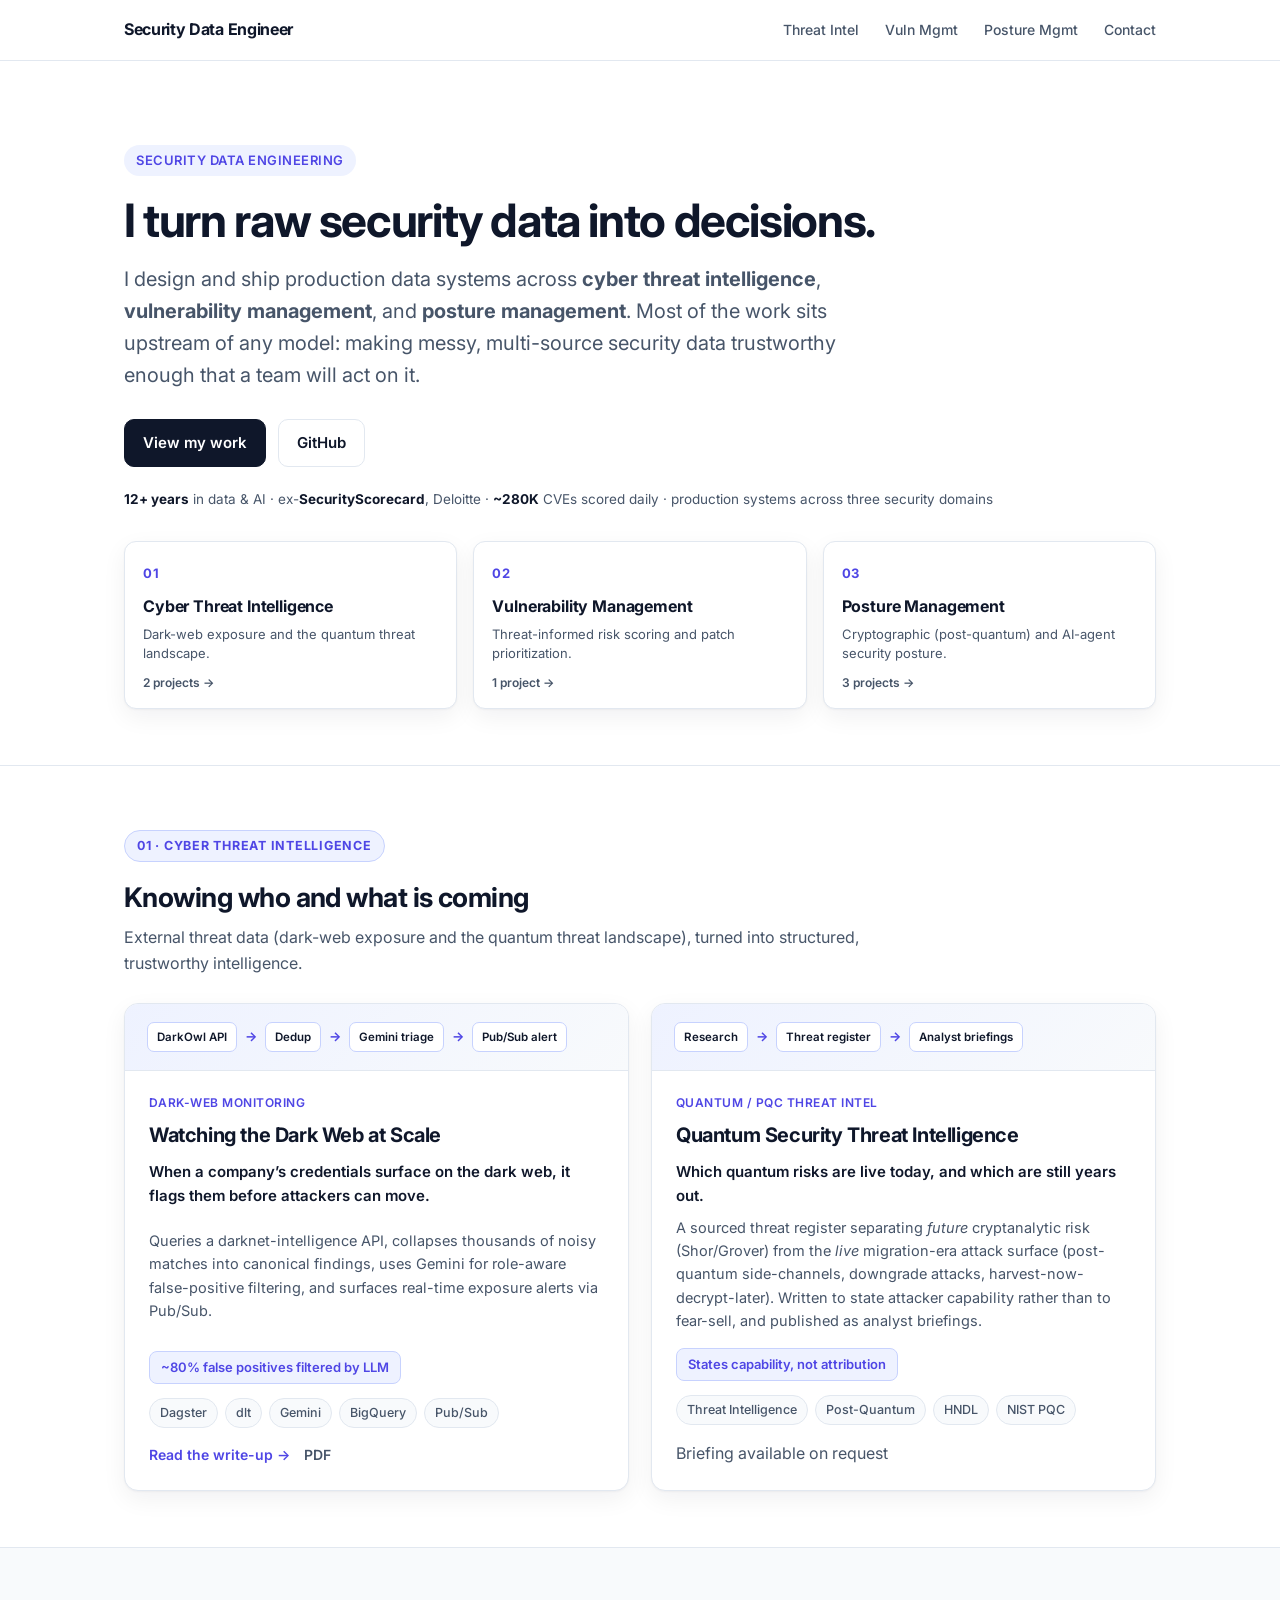
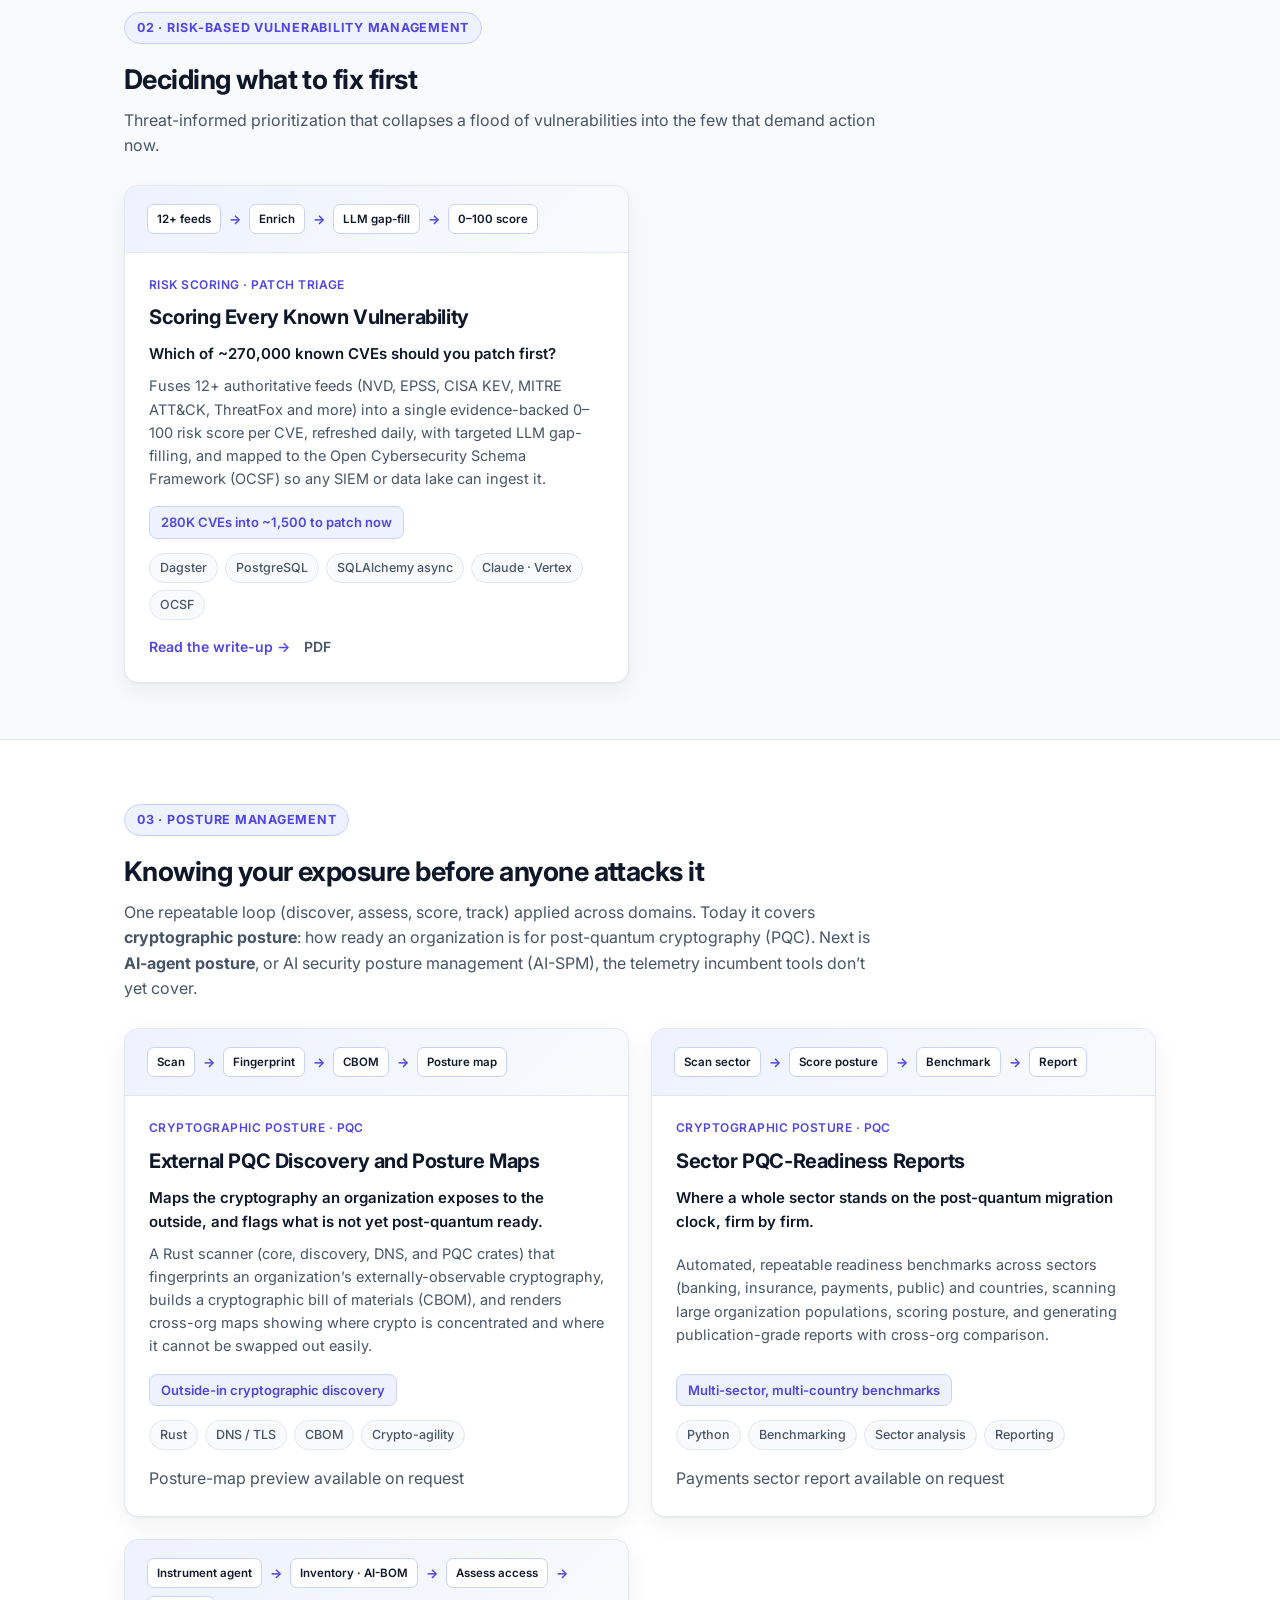
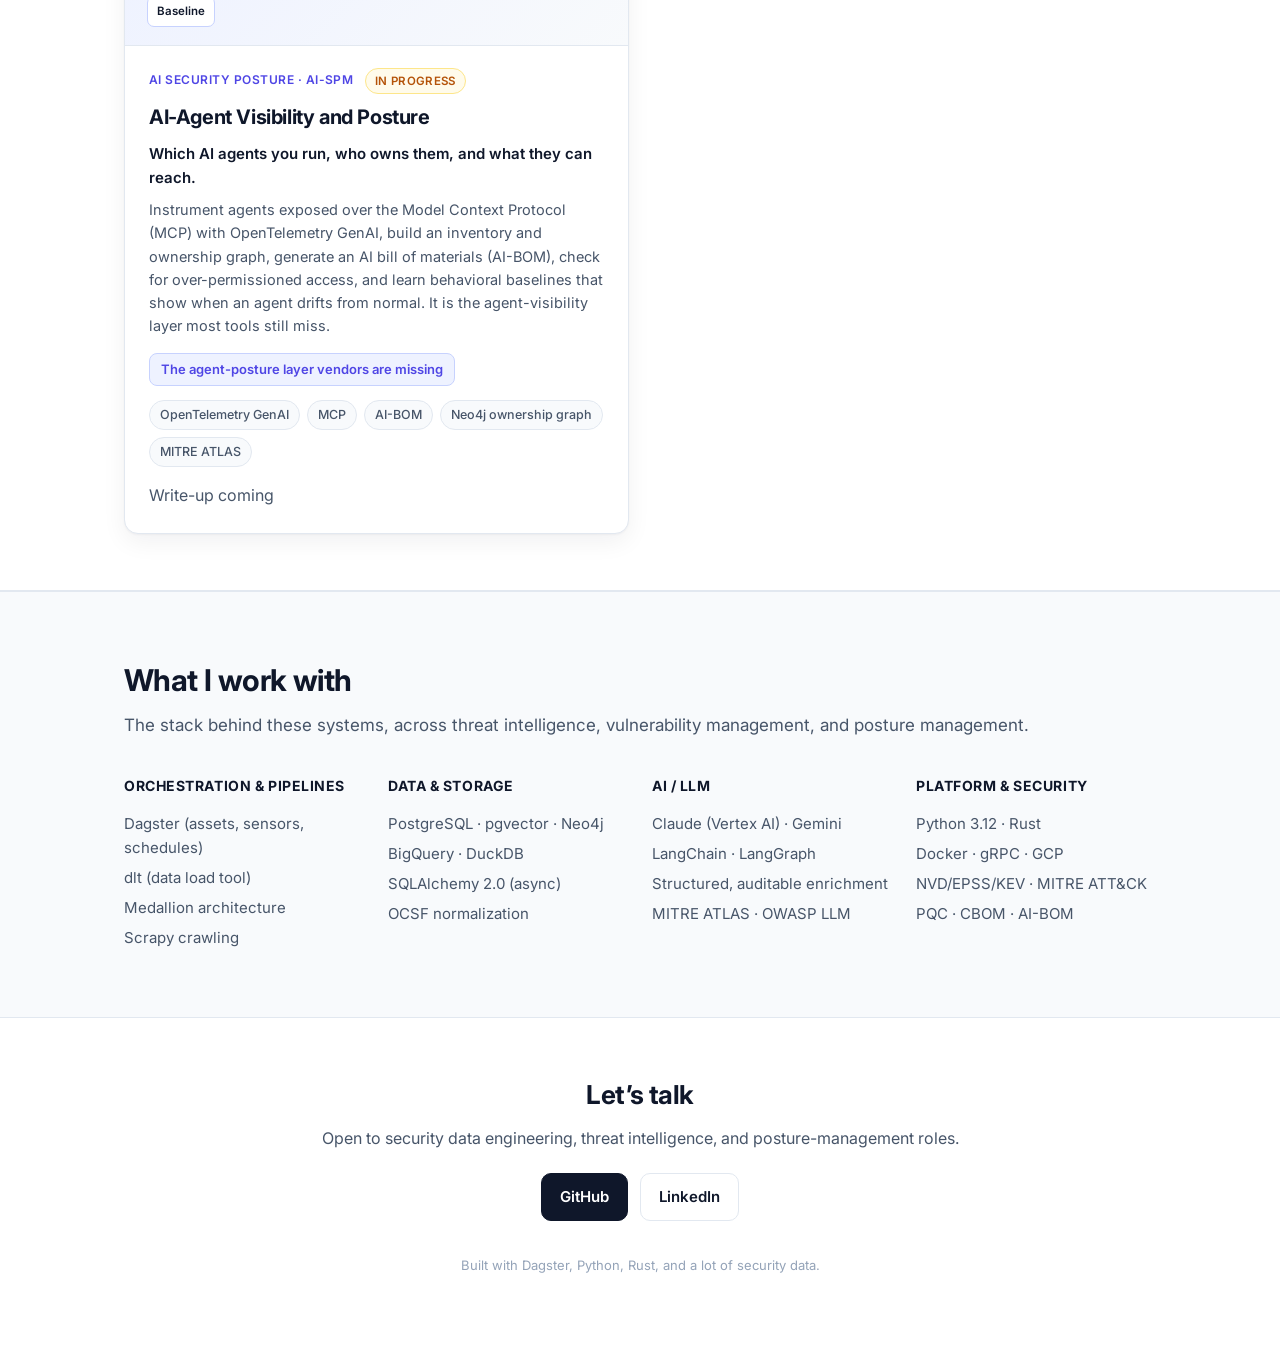
==== commit 52880d81: "Remove Threat-Event (breach reports) project: card, write-up, PDF, diagrams" ====
--- a/index.html
+++ b/index.html
@@ -48,8 +48,8 @@
       <a class="domain" href="#cti">
         <span class="n">01</span>
         <h4>Cyber Threat Intelligence</h4>
-        <p>Breach activity, dark-web exposure, quantum threat landscape.</p>
-        <span class="count">3 projects →</span>
+        <p>Dark-web exposure and the quantum threat landscape.</p>
+        <span class="count">2 projects →</span>
       </a>
       <a class="domain" href="#vm">
         <span class="n">02</span>
@@ -73,33 +73,9 @@
     <div class="cat">
       <span class="cat-label">01 · Cyber Threat Intelligence</span>
       <h2 class="cat-title">Knowing who and what is coming</h2>
-      <p class="cat-desc">External threat data (breach activity, dark-web exposure, and the quantum threat landscape), turned into structured, trustworthy intelligence.</p>
+      <p class="cat-desc">External threat data (dark-web exposure and the quantum threat landscape), turned into structured, trustworthy intelligence.</p>
     </div>
     <div class="grid">
-
-      <article class="tile">
-        <div class="pipe">
-          <span class="stage">Crawl</span><span class="arrow">→</span>
-          <span class="stage">Validate · LLM</span><span class="arrow">→</span>
-          <span class="stage">Dedup</span><span class="arrow">→</span>
-          <span class="stage">Postgres graph</span>
-        </div>
-        <div class="tile-body">
-          <span class="kicker">Breach Intelligence</span>
-          <h3>Messy Breach Reports into Clean Intelligence</h3>
-          <p class="usecase">Scattered breach reports become one clean record: who was hit, in what industry, and by which group.</p>
-          <p>A bronze, silver, gold medallion pipeline that crawls breach sources, uses LLM agents to verify the victim and classify industry, deduplicates across sources, and normalizes into a query-friendly Postgres graph.</p>
-          <span class="card-stat">~1,000 events/mo · ~92% match precision</span>
-          <div class="chips">
-            <span class="chip">Dagster</span><span class="chip">Scrapy</span><span class="chip">dlt</span>
-            <span class="chip">LangChain</span><span class="chip">XGBoost</span>
-          </div>
-          <div class="card-links">
-            <a href="threat-event.html">Read the write-up →</a>
-            <a class="pdf" href="pdf/threat-event.pdf" target="_blank" rel="noopener">PDF</a>
-          </div>
-        </div>
-      </article>
 
       <article class="tile">
         <div class="pipe">
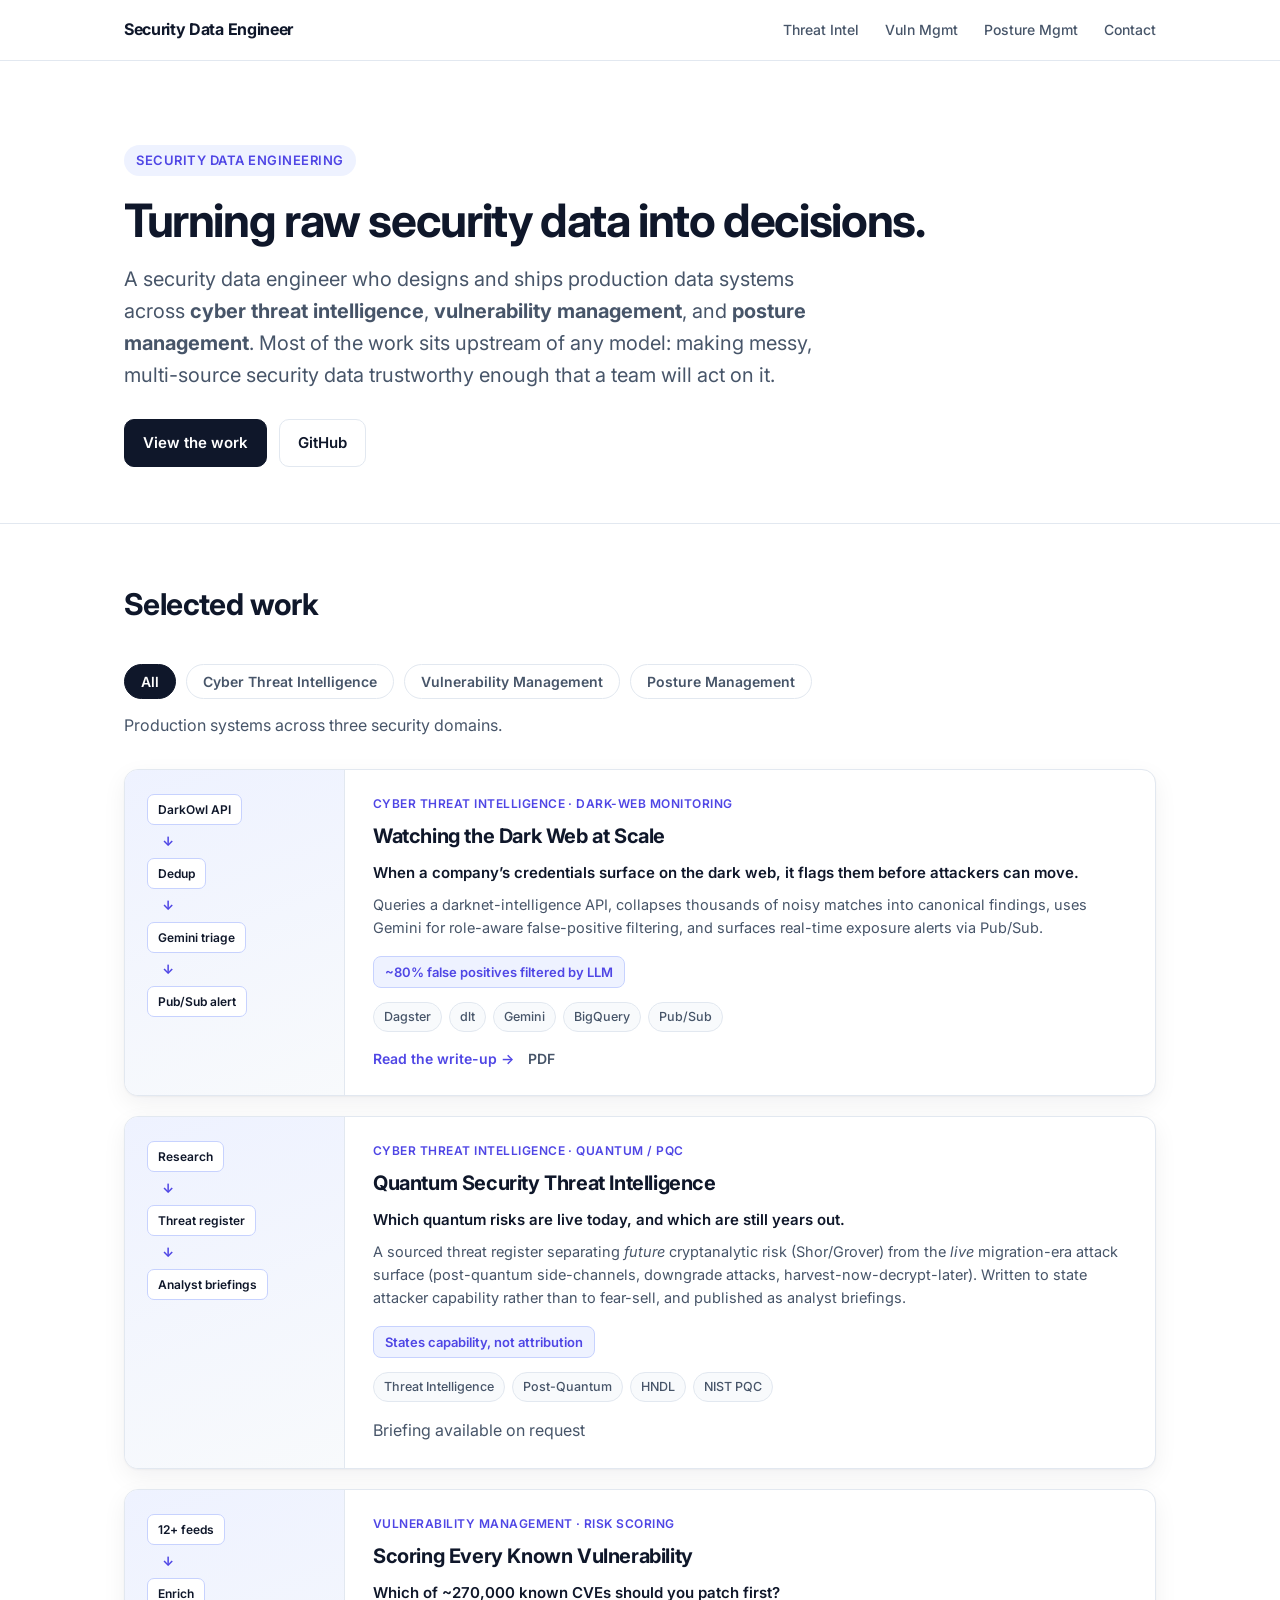
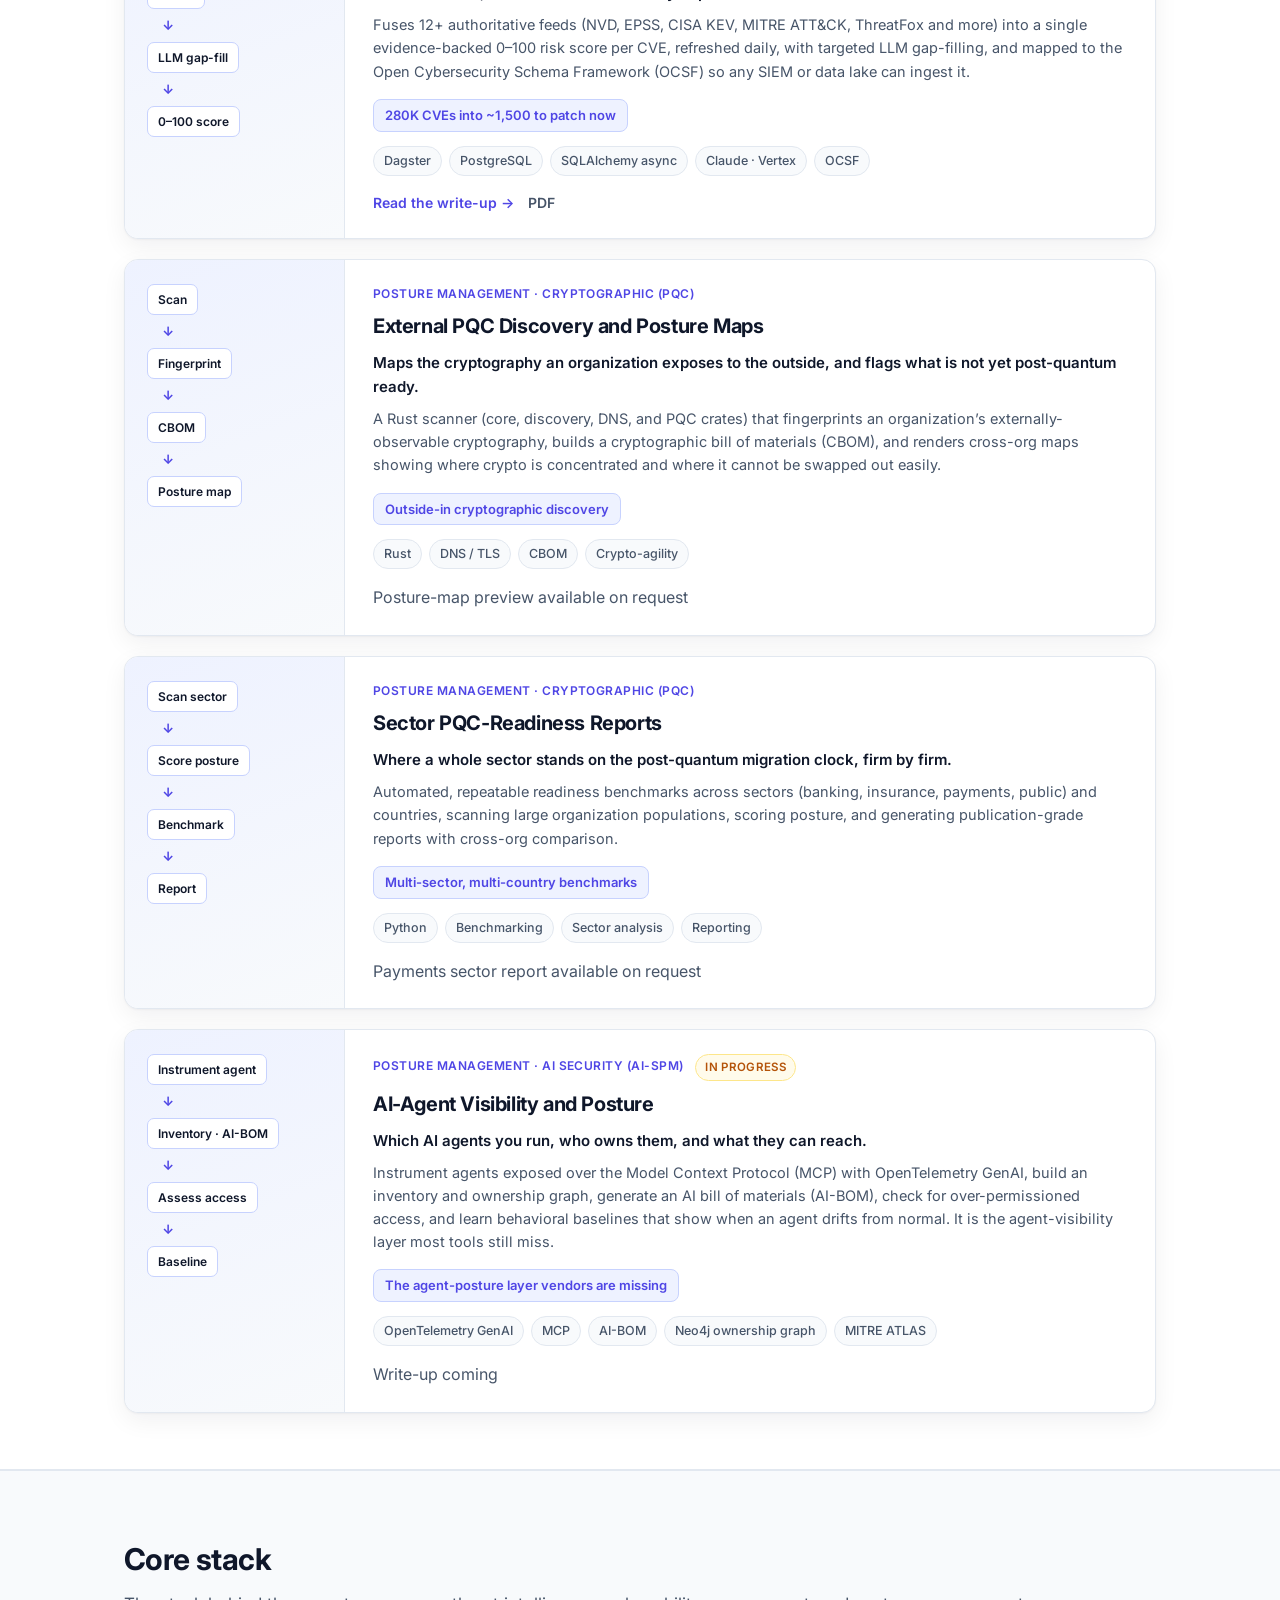
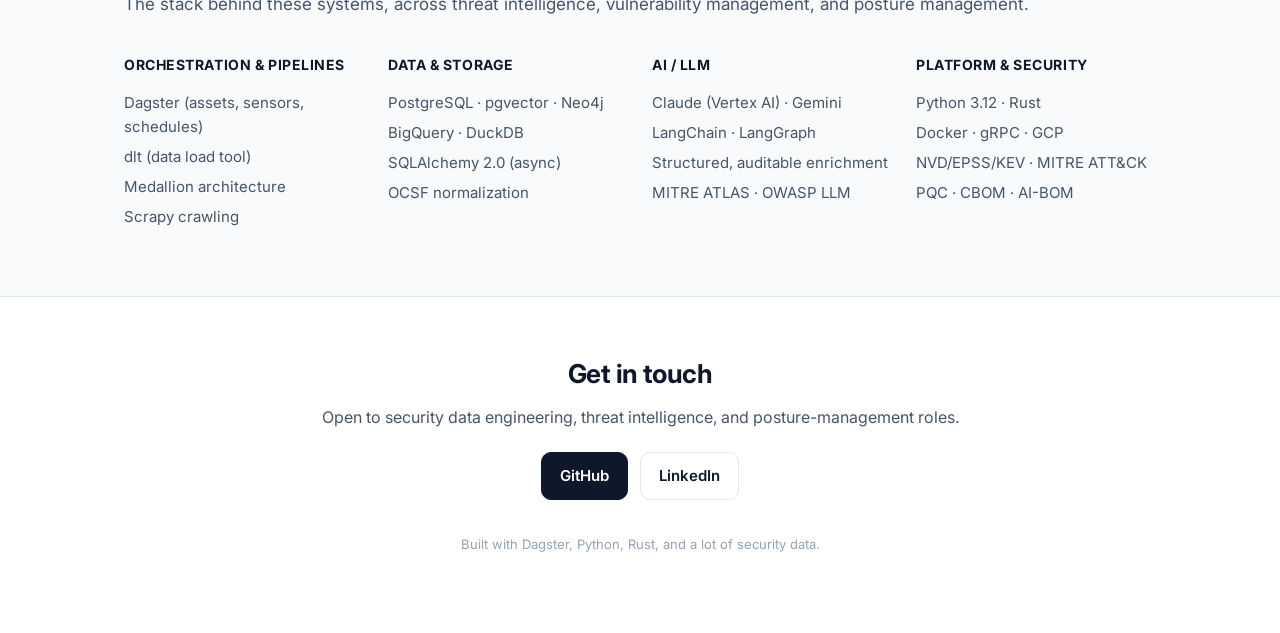
==== commit 02f978ea: "Third-person voice, drop trust line, category filters, full-width card rows" ====
--- a/index.html
+++ b/index.html
@@ -4,7 +4,7 @@
 <meta charset="utf-8" />
 <meta name="viewport" content="width=device-width, initial-scale=1" />
 <title>Security Data Engineer Portfolio</title>
-<meta name="description" content="Security data engineer building production pipelines across cyber threat intelligence, vulnerability management, and posture management (cryptographic and AI-agent)." />
+<meta name="description" content="A security data engineer building production pipelines across cyber threat intelligence, vulnerability management, and posture management (cryptographic and AI-agent)." />
 <link rel="preconnect" href="https://fonts.googleapis.com" />
 <link rel="preconnect" href="https://fonts.gstatic.com" crossorigin />
 <link href="https://fonts.googleapis.com/css2?family=Inter:wght@400;500;600;700&display=swap" rel="stylesheet" />
@@ -16,9 +16,9 @@
   <div class="wrap">
     <span class="brand">Security Data Engineer</span>
     <span class="links">
-      <a href="#cti">Threat Intel</a>
-      <a href="#vm">Vuln Mgmt</a>
-      <a href="#posture">Posture Mgmt</a>
+      <a href="#work" onclick="filterWork('cti')">Threat Intel</a>
+      <a href="#work" onclick="filterWork('vm')">Vuln Mgmt</a>
+      <a href="#work" onclick="filterWork('posture')">Posture Mgmt</a>
       <a class="contact" href="#contact">Contact</a>
     </span>
   </div>
@@ -27,57 +27,38 @@
 <header class="hero">
   <div class="wrap">
     <span class="eyebrow">Security Data Engineering</span>
-    <h1>I turn raw security data into decisions.</h1>
+    <h1>Turning raw security data into decisions.</h1>
     <p class="lead">
-      I design and ship production data systems across <strong>cyber threat intelligence</strong>,
-      <strong>vulnerability management</strong>, and <strong>posture management</strong>.
-      Most of the work sits upstream of any model: making messy, multi-source security data
-      trustworthy enough that a team will act on it.
+      A security data engineer who designs and ships production data systems across
+      <strong>cyber threat intelligence</strong>, <strong>vulnerability management</strong>,
+      and <strong>posture management</strong>. Most of the work sits upstream of any model:
+      making messy, multi-source security data trustworthy enough that a team will act on it.
     </p>
     <div class="cta">
-      <a class="btn primary" href="#cti">View my work</a>
+      <a class="btn primary" href="#work">View the work</a>
       <a class="btn" href="https://github.com/kavi0207" target="_blank" rel="noopener">GitHub</a>
     </div>
-    <p class="trust">
-      <strong>12+ years</strong> in data &amp; AI · ex-<strong>SecurityScorecard</strong>, Deloitte ·
-      <strong>~280K</strong> CVEs scored daily · production systems across three security domains
-    </p>
-
-    <!-- domain overview: the three buckets, up front -->
-    <div class="domains">
-      <a class="domain" href="#cti">
-        <span class="n">01</span>
-        <h4>Cyber Threat Intelligence</h4>
-        <p>Dark-web exposure and the quantum threat landscape.</p>
-        <span class="count">2 projects →</span>
-      </a>
-      <a class="domain" href="#vm">
-        <span class="n">02</span>
-        <h4>Vulnerability Management</h4>
-        <p>Threat-informed risk scoring and patch prioritization.</p>
-        <span class="count">1 project →</span>
-      </a>
-      <a class="domain" href="#posture">
-        <span class="n">03</span>
-        <h4>Posture Management</h4>
-        <p>Cryptographic (post-quantum) and AI-agent security posture.</p>
-        <span class="count">3 projects →</span>
-      </a>
-    </div>
   </div>
 </header>
 
-<!-- BUCKET 1 / CTI -->
-<section id="cti" class="domain-section">
-  <div class="wrap">
-    <div class="cat">
-      <span class="cat-label">01 · Cyber Threat Intelligence</span>
-      <h2 class="cat-title">Knowing who and what is coming</h2>
-      <p class="cat-desc">External threat data (dark-web exposure and the quantum threat landscape), turned into structured, trustworthy intelligence.</p>
-    </div>
+<section id="work" class="domain-section">
+  <div class="wrap">
+    <div class="section-head">
+      <h2>Selected work</h2>
+    </div>
+
+    <div class="filter-bar">
+      <button class="filter-btn active" data-filter="all" onclick="filterWork('all')">All</button>
+      <button class="filter-btn" data-filter="cti" onclick="filterWork('cti')">Cyber Threat Intelligence</button>
+      <button class="filter-btn" data-filter="vm" onclick="filterWork('vm')">Vulnerability Management</button>
+      <button class="filter-btn" data-filter="posture" onclick="filterWork('posture')">Posture Management</button>
+    </div>
+    <p id="filter-desc">Production systems across three security domains.</p>
+
     <div class="grid">
 
-      <article class="tile">
+      <!-- CTI: Dark-Web Monitoring -->
+      <article class="tile" data-cat="cti">
         <div class="pipe">
           <span class="stage">DarkOwl API</span><span class="arrow">→</span>
           <span class="stage">Dedup</span><span class="arrow">→</span>
@@ -85,7 +66,7 @@
           <span class="stage">Pub/Sub alert</span>
         </div>
         <div class="tile-body">
-          <span class="kicker">Dark-Web Monitoring</span>
+          <span class="kicker">Cyber Threat Intelligence · Dark-Web Monitoring</span>
           <h3>Watching the Dark Web at Scale</h3>
           <p class="usecase">When a company’s credentials surface on the dark web, it flags them before attackers can move.</p>
           <p>Queries a darknet-intelligence API, collapses thousands of noisy matches into canonical findings, uses Gemini for role-aware false-positive filtering, and surfaces real-time exposure alerts via Pub/Sub.</p>
@@ -101,14 +82,15 @@
         </div>
       </article>
 
-      <article class="tile">
+      <!-- CTI: Quantum Threat Intel -->
+      <article class="tile" data-cat="cti">
         <div class="pipe">
           <span class="stage">Research</span><span class="arrow">→</span>
           <span class="stage">Threat register</span><span class="arrow">→</span>
           <span class="stage">Analyst briefings</span>
         </div>
         <div class="tile-body">
-          <span class="kicker">Quantum / PQC Threat Intel</span>
+          <span class="kicker">Cyber Threat Intelligence · Quantum / PQC</span>
           <h3>Quantum Security Threat Intelligence</h3>
           <p class="usecase">Which quantum risks are live today, and which are still years out.</p>
           <p>A sourced threat register separating <em>future</em> cryptanalytic risk (Shor/Grover) from the <em>live</em> migration-era attack surface (post-quantum side-channels, downgrade attacks, harvest-now-decrypt-later). Written to state attacker capability rather than to fear-sell, and published as analyst briefings.</p>
@@ -123,21 +105,8 @@
         </div>
       </article>
 
-    </div>
-  </div>
-</section>
-
-<!-- BUCKET 2 / VULN MGMT -->
-<section id="vm" class="domain-section alt">
-  <div class="wrap">
-    <div class="cat">
-      <span class="cat-label">02 · Risk-Based Vulnerability Management</span>
-      <h2 class="cat-title">Deciding what to fix first</h2>
-      <p class="cat-desc">Threat-informed prioritization that collapses a flood of vulnerabilities into the few that demand action now.</p>
-    </div>
-    <div class="grid">
-
-      <article class="tile">
+      <!-- VM: CVE risk scoring -->
+      <article class="tile" data-cat="vm">
         <div class="pipe">
           <span class="stage">12+ feeds</span><span class="arrow">→</span>
           <span class="stage">Enrich</span><span class="arrow">→</span>
@@ -145,7 +114,7 @@
           <span class="stage">0&ndash;100 score</span>
         </div>
         <div class="tile-body">
-          <span class="kicker">Risk Scoring · Patch Triage</span>
+          <span class="kicker">Vulnerability Management · Risk Scoring</span>
           <h3>Scoring Every Known Vulnerability</h3>
           <p class="usecase">Which of ~270,000 known CVEs should you patch first?</p>
           <p>Fuses 12+ authoritative feeds (NVD, EPSS, CISA KEV, MITRE ATT&amp;CK, ThreatFox and more) into a single evidence-backed 0&ndash;100 risk score per CVE, refreshed daily, with targeted LLM gap-filling, and mapped to the Open Cybersecurity Schema Framework (OCSF) so any SIEM or data lake can ingest it.</p>
@@ -161,22 +130,8 @@
         </div>
       </article>
 
-    </div>
-  </div>
-</section>
-
-<!-- BUCKET 3 / POSTURE MANAGEMENT (PQC + AI-SPM) -->
-<section id="posture" class="domain-section">
-  <div class="wrap">
-    <div class="cat">
-      <span class="cat-label">03 · Posture Management</span>
-      <h2 class="cat-title">Knowing your exposure before anyone attacks it</h2>
-      <p class="cat-desc">One repeatable loop (discover, assess, score, track) applied across domains. Today it covers <strong>cryptographic posture</strong>: how ready an organization is for post-quantum cryptography (PQC). Next is <strong>AI-agent posture</strong>, or AI security posture management (AI-SPM), the telemetry incumbent tools don’t yet cover.</p>
-    </div>
-    <div class="grid">
-
-      <!-- Cryptographic posture: scanner -->
-      <article class="tile">
+      <!-- Posture: PQC scanner -->
+      <article class="tile" data-cat="posture">
         <div class="pipe">
           <span class="stage">Scan</span><span class="arrow">→</span>
           <span class="stage">Fingerprint</span><span class="arrow">→</span>
@@ -184,7 +139,7 @@
           <span class="stage">Posture map</span>
         </div>
         <div class="tile-body">
-          <span class="kicker">Cryptographic Posture · PQC</span>
+          <span class="kicker">Posture Management · Cryptographic (PQC)</span>
           <h3>External PQC Discovery and Posture Maps</h3>
           <p class="usecase">Maps the cryptography an organization exposes to the outside, and flags what is not yet post-quantum ready.</p>
           <p>A Rust scanner (core, discovery, DNS, and PQC crates) that fingerprints an organization’s externally-observable cryptography, builds a cryptographic bill of materials (CBOM), and renders cross-org maps showing where crypto is concentrated and where it cannot be swapped out easily.</p>
@@ -199,8 +154,8 @@
         </div>
       </article>
 
-      <!-- Cryptographic posture: sector benchmarks -->
-      <article class="tile">
+      <!-- Posture: sector benchmarks -->
+      <article class="tile" data-cat="posture">
         <div class="pipe">
           <span class="stage">Scan sector</span><span class="arrow">→</span>
           <span class="stage">Score posture</span><span class="arrow">→</span>
@@ -208,7 +163,7 @@
           <span class="stage">Report</span>
         </div>
         <div class="tile-body">
-          <span class="kicker">Cryptographic Posture · PQC</span>
+          <span class="kicker">Posture Management · Cryptographic (PQC)</span>
           <h3>Sector PQC-Readiness Reports</h3>
           <p class="usecase">Where a whole sector stands on the post-quantum migration clock, firm by firm.</p>
           <p>Automated, repeatable readiness benchmarks across sectors (banking, insurance, payments, public) and countries, scanning large organization populations, scoring posture, and generating publication-grade reports with cross-org comparison.</p>
@@ -223,8 +178,8 @@
         </div>
       </article>
 
-      <!-- AI posture: AI-SPM -->
-      <article class="tile">
+      <!-- Posture: AI-SPM -->
+      <article class="tile" data-cat="posture">
         <div class="pipe">
           <span class="stage">Instrument agent</span><span class="arrow">→</span>
           <span class="stage">Inventory · AI-BOM</span><span class="arrow">→</span>
@@ -232,7 +187,7 @@
           <span class="stage">Baseline</span>
         </div>
         <div class="tile-body">
-          <span class="kicker">AI Security Posture · AI-SPM <span class="badge">In progress</span></span>
+          <span class="kicker">Posture Management · AI Security (AI-SPM) <span class="badge">In progress</span></span>
           <h3>AI-Agent Visibility and Posture</h3>
           <p class="usecase">Which AI agents you run, who owns them, and what they can reach.</p>
           <p>Instrument agents exposed over the Model Context Protocol (MCP) with OpenTelemetry GenAI, build an inventory and ownership graph, generate an AI bill of materials (AI-BOM), check for over-permissioned access, and learn behavioral baselines that show when an agent drifts from normal. It is the agent-visibility layer most tools still miss.</p>
@@ -252,7 +207,7 @@
 <section id="skills" class="skills">
   <div class="wrap">
     <div class="section-head">
-      <h2>What I work with</h2>
+      <h2>Core stack</h2>
       <p>The stack behind these systems, across threat intelligence, vulnerability management, and posture management.</p>
     </div>
     <div class="skill-grid">
@@ -298,7 +253,7 @@
 
 <footer id="contact">
   <div class="wrap">
-    <h2>Let’s talk</h2>
+    <h2>Get in touch</h2>
     <p>Open to security data engineering, threat intelligence, and posture-management roles.</p>
     <div class="cta" style="justify-content:center;">
       <a class="btn primary" href="https://github.com/kavi0207" target="_blank" rel="noopener">GitHub</a>
@@ -308,5 +263,24 @@
   </div>
 </footer>
 
+<script>
+  var WORK_DESCS = {
+    all: 'Production systems across three security domains.',
+    cti: 'External threat data turned into structured, trustworthy intelligence.',
+    vm: 'Threat-informed prioritization: which of hundreds of thousands of CVEs to fix first.',
+    posture: 'Discover, assess, score, and track security posture, for cryptography (post-quantum) and AI agents.'
+  };
+  function filterWork(cat) {
+    document.querySelectorAll('.tile[data-cat]').forEach(function (t) {
+      t.style.display = (cat === 'all' || t.getAttribute('data-cat') === cat) ? '' : 'none';
+    });
+    document.querySelectorAll('.filter-btn').forEach(function (b) {
+      b.classList.toggle('active', b.getAttribute('data-filter') === cat);
+    });
+    var d = document.getElementById('filter-desc');
+    if (d) { d.textContent = WORK_DESCS[cat] || WORK_DESCS.all; }
+  }
+</script>
+
 </body>
 </html>
--- a/style.css
+++ b/style.css
@@ -110,28 +110,38 @@
   padding: 3px 9px; border-radius: 999px; vertical-align: middle; margin-left: 8px;
 }
 
-/* ---- uniform project tiles (inside a bucket) ---- */
-.grid { display: grid; grid-template-columns: repeat(2, 1fr); gap: 22px; }
+/* ---- filter bar ---- */
+.filter-bar { display: flex; gap: 10px; flex-wrap: wrap; margin: 0 0 14px; }
+.filter-btn {
+  padding: 8px 16px; border: 1px solid var(--line); border-radius: 999px; background: #fff;
+  font-family: inherit; font-weight: 600; font-size: 14px; color: var(--ink-soft); cursor: pointer; transition: .15s;
+}
+.filter-btn:hover { border-color: var(--accent); color: var(--accent); }
+.filter-btn.active { background: var(--ink); color: #fff; border-color: var(--ink); }
+#filter-desc { color: var(--ink-soft); font-size: 16px; margin: 0 0 30px; }
+
+/* ---- full-width project rows ---- */
+.grid { display: grid; grid-template-columns: 1fr; gap: 20px; }
 .tile {
-  display: flex; flex-direction: column; overflow: hidden;
+  display: flex; flex-direction: row; align-items: stretch; overflow: hidden;
   border: 1px solid var(--line); border-radius: var(--radius);
   background: #fff; box-shadow: var(--shadow); transition: .15s;
 }
-.tile:hover { transform: translateY(-3px); box-shadow: 0 2px 6px rgba(15,23,42,.06), 0 16px 40px rgba(15,23,42,.10); }
-
-/* visual entry point: a "pipeline strip" showing the architecture at a glance */
+.tile:hover { transform: translateY(-2px); box-shadow: 0 2px 6px rgba(15,23,42,.06), 0 16px 40px rgba(15,23,42,.10); }
+
+/* visual entry point: the pipeline as a left rail, stages stacked top to bottom */
 .pipe {
-  display: flex; align-items: center; gap: 8px; flex-wrap: wrap;
-  padding: 18px 22px; background: linear-gradient(135deg, #eef2ff 0%, #f8fafc 100%);
-  border-bottom: 1px solid var(--line);
+  display: flex; flex-direction: column; align-items: flex-start; gap: 6px;
+  flex: 0 0 220px; padding: 24px 22px; background: linear-gradient(160deg, #eef2ff 0%, #f8fafc 100%);
+  border-right: 1px solid var(--line);
 }
 .pipe .stage {
-  font-size: 11.5px; font-weight: 600; color: var(--ink);
-  background: #fff; border: 1px solid #c7d2fe; border-radius: 7px; padding: 5px 9px; white-space: nowrap;
-}
-.pipe .arrow { color: var(--accent); font-weight: 700; font-size: 13px; }
-
-.tile-body { padding: 22px 24px 24px; display: flex; flex-direction: column; flex: 1 1 auto; }
+  font-size: 12px; font-weight: 600; color: var(--ink);
+  background: #fff; border: 1px solid #c7d2fe; border-radius: 7px; padding: 5px 10px; white-space: nowrap;
+}
+.pipe .arrow { color: var(--accent); font-weight: 700; font-size: 13px; transform: rotate(90deg); margin-left: 16px; }
+
+.tile-body { padding: 24px 28px; display: flex; flex-direction: column; flex: 1 1 auto; }
 .tile .kicker { font-size: 12px; font-weight: 600; color: var(--accent); text-transform: uppercase; letter-spacing: .04em; }
 .tile h3 { font-size: 20px; letter-spacing: -.02em; margin: 7px 0 9px; }
 .tile .usecase { font-weight: 600; color: var(--ink); margin: 0 0 8px; font-size: 15px; }
@@ -239,7 +249,9 @@
   .card-media { border-right: 0; border-bottom: 1px solid var(--line); }
   .skill-grid { grid-template-columns: repeat(2, 1fr); }
   .domains { grid-template-columns: repeat(2, 1fr); }
-  .grid { grid-template-columns: 1fr; }
+  .tile { flex-direction: column; }
+  .pipe { flex: 1 1 auto; flex-direction: row; flex-wrap: wrap; align-items: center; border-right: 0; border-bottom: 1px solid var(--line); }
+  .pipe .arrow { transform: none; margin-left: 0; }
   .hero h1 { font-size: 36px; }
   .nav .links a { margin-left: 14px; }
 }
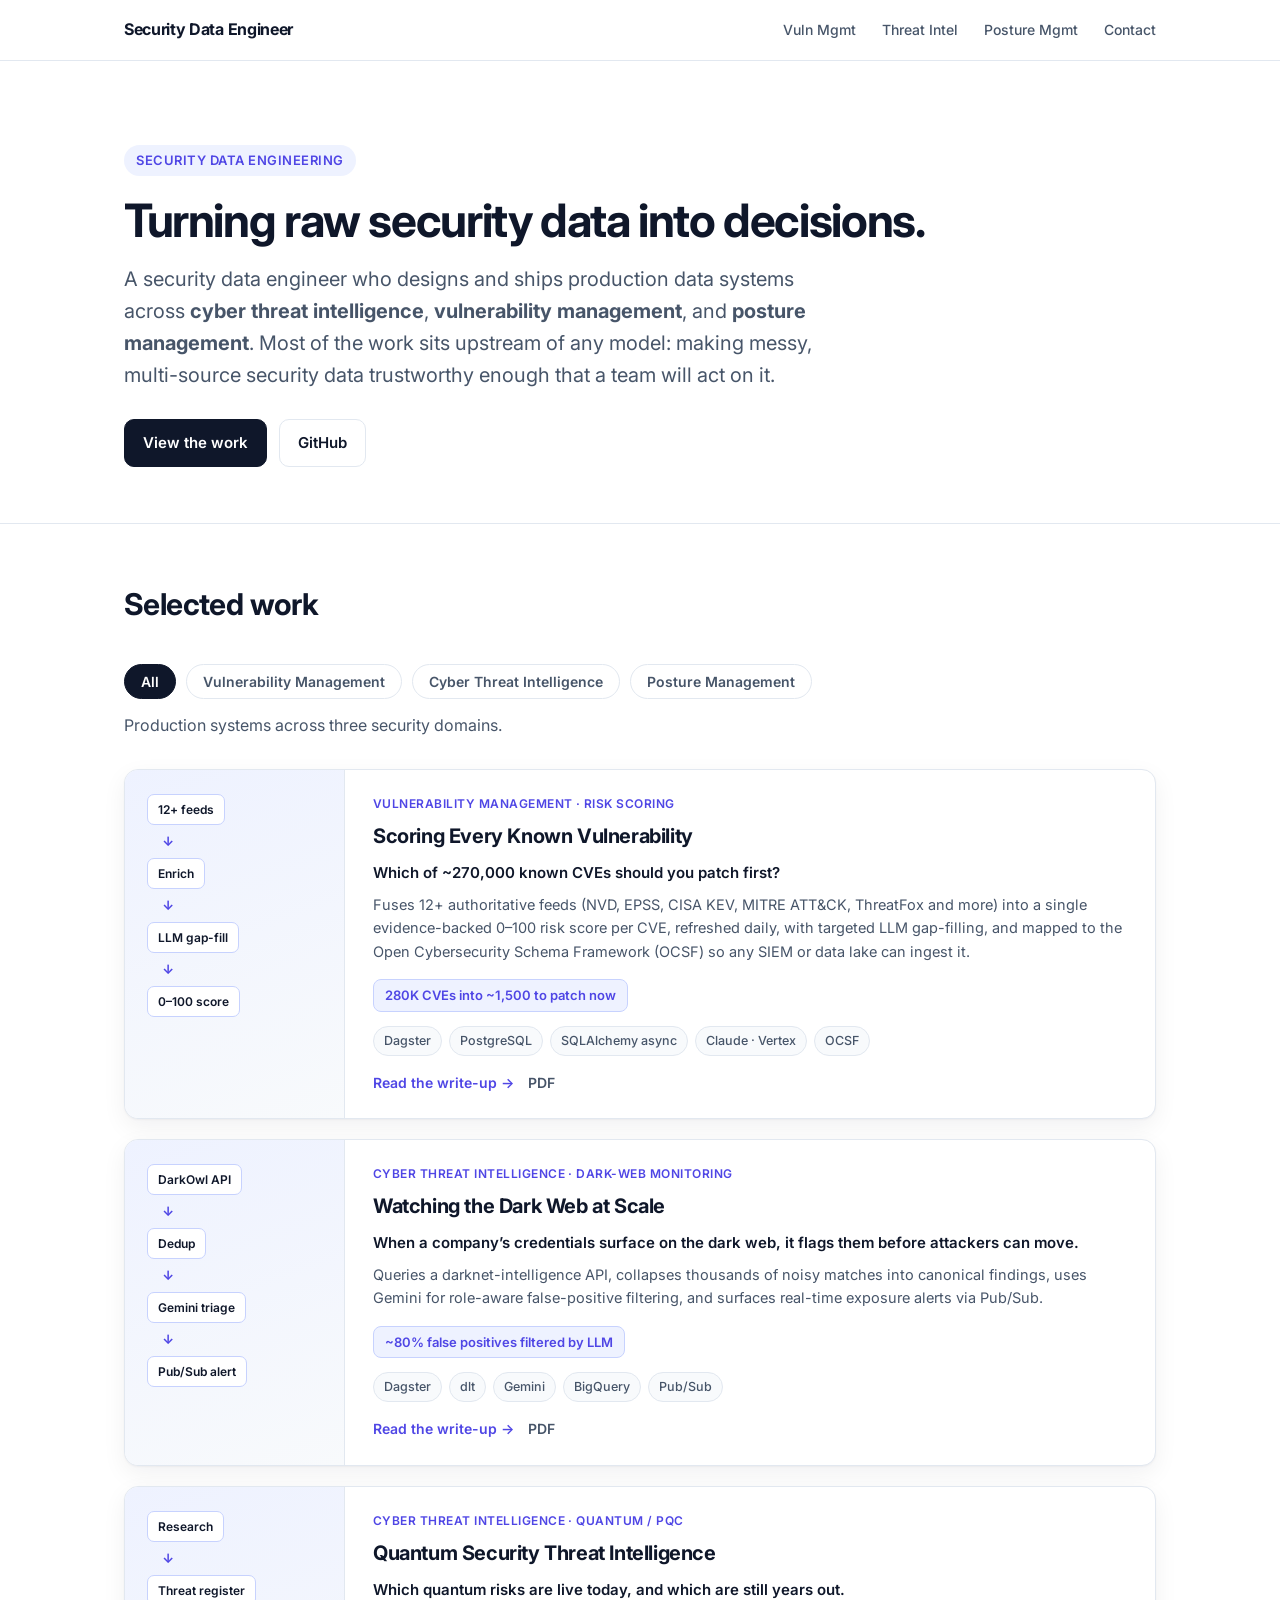
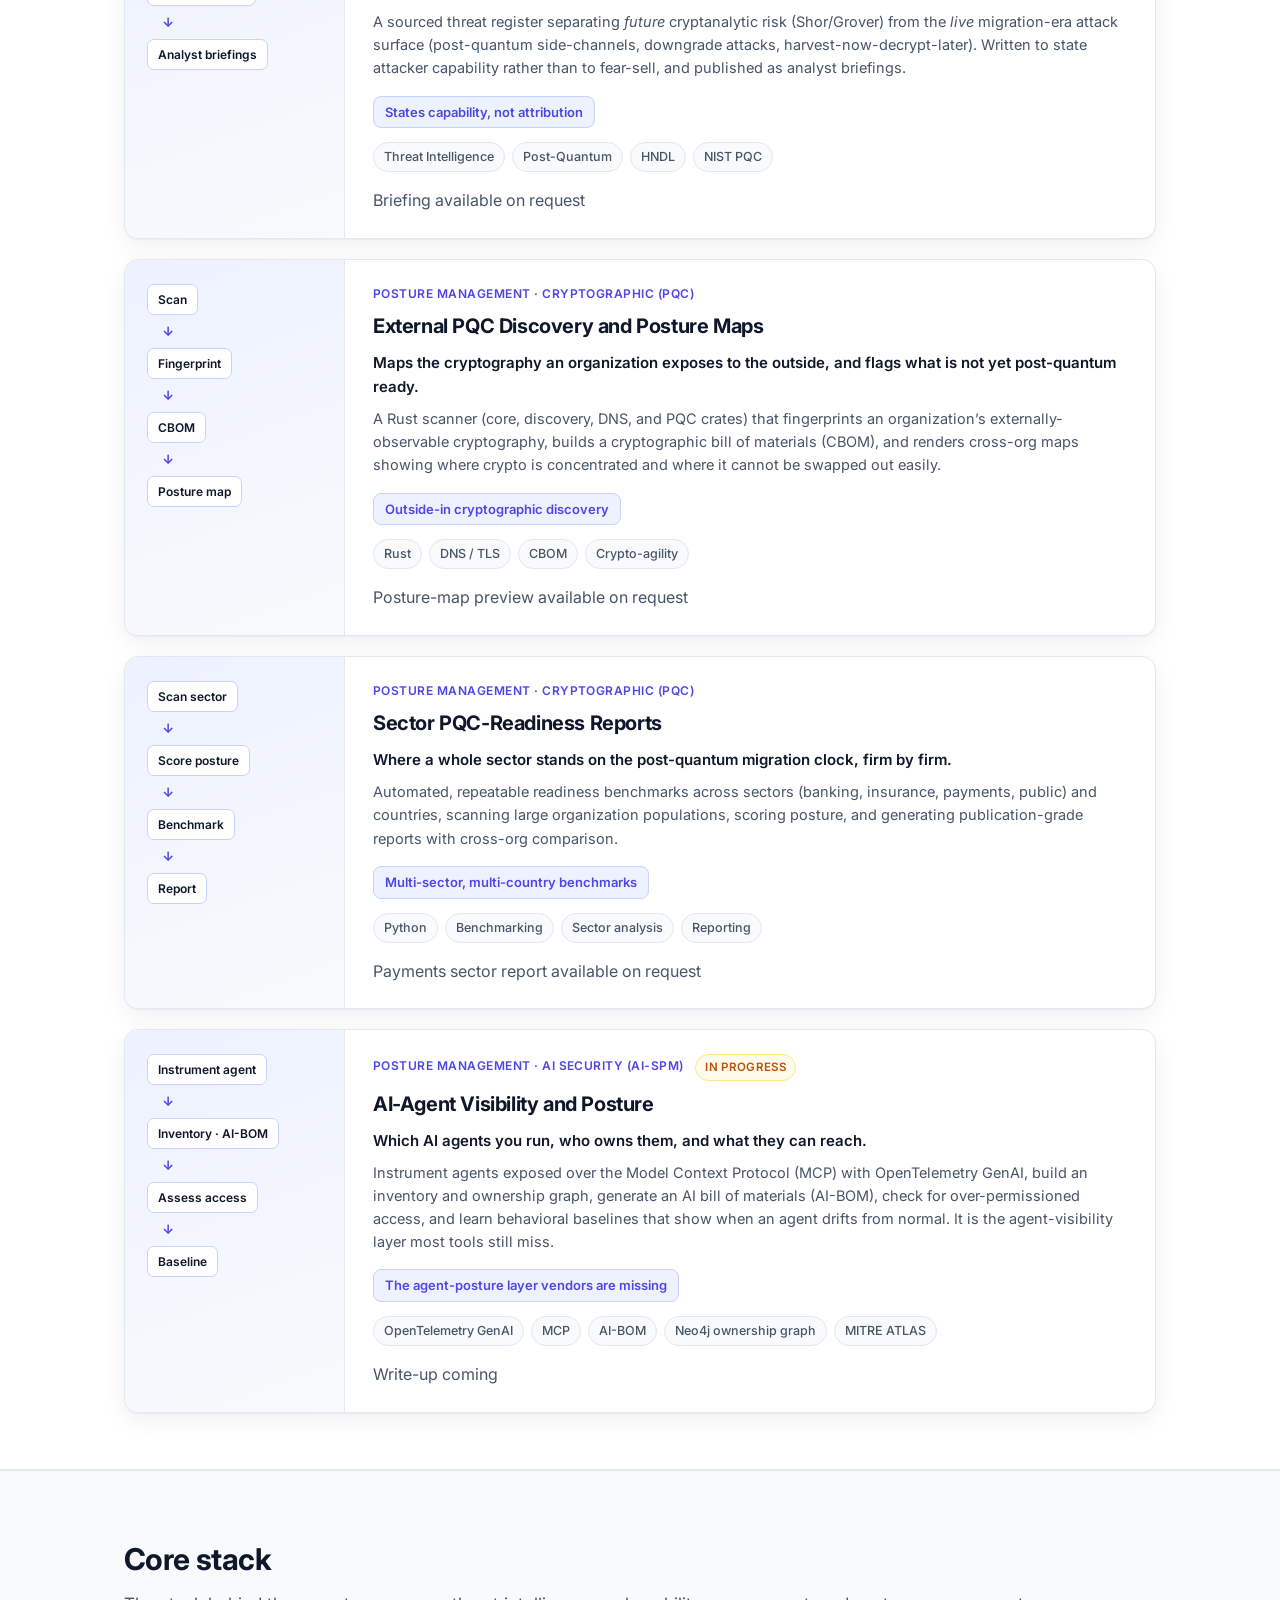
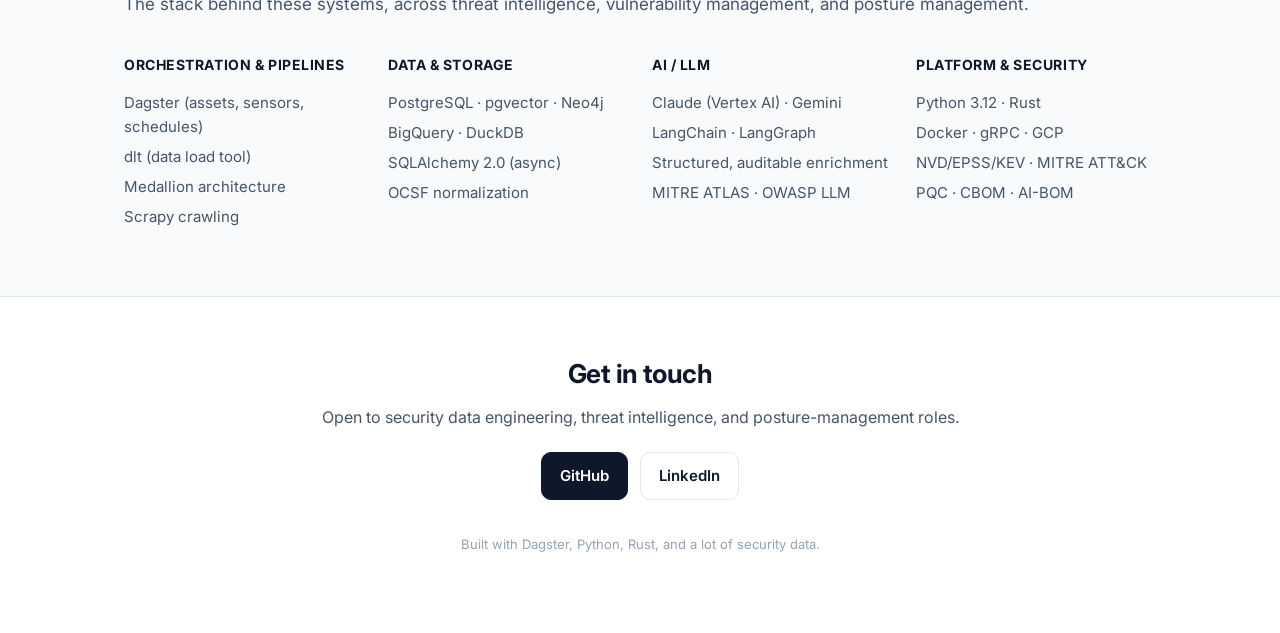
==== commit eec5c6a7: "Order Vulnerability Management first (nav, filters, cards)" ====
--- a/index.html
+++ b/index.html
@@ -16,8 +16,8 @@
   <div class="wrap">
     <span class="brand">Security Data Engineer</span>
     <span class="links">
+      <a href="#work" onclick="filterWork('vm')">Vuln Mgmt</a>
       <a href="#work" onclick="filterWork('cti')">Threat Intel</a>
-      <a href="#work" onclick="filterWork('vm')">Vuln Mgmt</a>
       <a href="#work" onclick="filterWork('posture')">Posture Mgmt</a>
       <a class="contact" href="#contact">Contact</a>
     </span>
@@ -49,13 +49,38 @@
 
     <div class="filter-bar">
       <button class="filter-btn active" data-filter="all" onclick="filterWork('all')">All</button>
+      <button class="filter-btn" data-filter="vm" onclick="filterWork('vm')">Vulnerability Management</button>
       <button class="filter-btn" data-filter="cti" onclick="filterWork('cti')">Cyber Threat Intelligence</button>
-      <button class="filter-btn" data-filter="vm" onclick="filterWork('vm')">Vulnerability Management</button>
       <button class="filter-btn" data-filter="posture" onclick="filterWork('posture')">Posture Management</button>
     </div>
     <p id="filter-desc">Production systems across three security domains.</p>
 
     <div class="grid">
+
+      <!-- VM: CVE risk scoring -->
+      <article class="tile" data-cat="vm">
+        <div class="pipe">
+          <span class="stage">12+ feeds</span><span class="arrow">→</span>
+          <span class="stage">Enrich</span><span class="arrow">→</span>
+          <span class="stage">LLM gap-fill</span><span class="arrow">→</span>
+          <span class="stage">0&ndash;100 score</span>
+        </div>
+        <div class="tile-body">
+          <span class="kicker">Vulnerability Management · Risk Scoring</span>
+          <h3>Scoring Every Known Vulnerability</h3>
+          <p class="usecase">Which of ~270,000 known CVEs should you patch first?</p>
+          <p>Fuses 12+ authoritative feeds (NVD, EPSS, CISA KEV, MITRE ATT&amp;CK, ThreatFox and more) into a single evidence-backed 0&ndash;100 risk score per CVE, refreshed daily, with targeted LLM gap-filling, and mapped to the Open Cybersecurity Schema Framework (OCSF) so any SIEM or data lake can ingest it.</p>
+          <span class="card-stat">280K CVEs into ~1,500 to patch now</span>
+          <div class="chips">
+            <span class="chip">Dagster</span><span class="chip">PostgreSQL</span><span class="chip">SQLAlchemy async</span>
+            <span class="chip">Claude · Vertex</span><span class="chip">OCSF</span>
+          </div>
+          <div class="card-links">
+            <a href="threat-intel.html">Read the write-up →</a>
+            <a class="pdf" href="pdf/threat-intel.pdf" target="_blank" rel="noopener">PDF</a>
+          </div>
+        </div>
+      </article>
 
       <!-- CTI: Dark-Web Monitoring -->
       <article class="tile" data-cat="cti">
@@ -101,31 +126,6 @@
           </div>
           <div class="card-links">
             <span class="pdf">Briefing available on request</span>
-          </div>
-        </div>
-      </article>
-
-      <!-- VM: CVE risk scoring -->
-      <article class="tile" data-cat="vm">
-        <div class="pipe">
-          <span class="stage">12+ feeds</span><span class="arrow">→</span>
-          <span class="stage">Enrich</span><span class="arrow">→</span>
-          <span class="stage">LLM gap-fill</span><span class="arrow">→</span>
-          <span class="stage">0&ndash;100 score</span>
-        </div>
-        <div class="tile-body">
-          <span class="kicker">Vulnerability Management · Risk Scoring</span>
-          <h3>Scoring Every Known Vulnerability</h3>
-          <p class="usecase">Which of ~270,000 known CVEs should you patch first?</p>
-          <p>Fuses 12+ authoritative feeds (NVD, EPSS, CISA KEV, MITRE ATT&amp;CK, ThreatFox and more) into a single evidence-backed 0&ndash;100 risk score per CVE, refreshed daily, with targeted LLM gap-filling, and mapped to the Open Cybersecurity Schema Framework (OCSF) so any SIEM or data lake can ingest it.</p>
-          <span class="card-stat">280K CVEs into ~1,500 to patch now</span>
-          <div class="chips">
-            <span class="chip">Dagster</span><span class="chip">PostgreSQL</span><span class="chip">SQLAlchemy async</span>
-            <span class="chip">Claude · Vertex</span><span class="chip">OCSF</span>
-          </div>
-          <div class="card-links">
-            <a href="threat-intel.html">Read the write-up →</a>
-            <a class="pdf" href="pdf/threat-intel.pdf" target="_blank" rel="noopener">PDF</a>
           </div>
         </div>
       </article>
